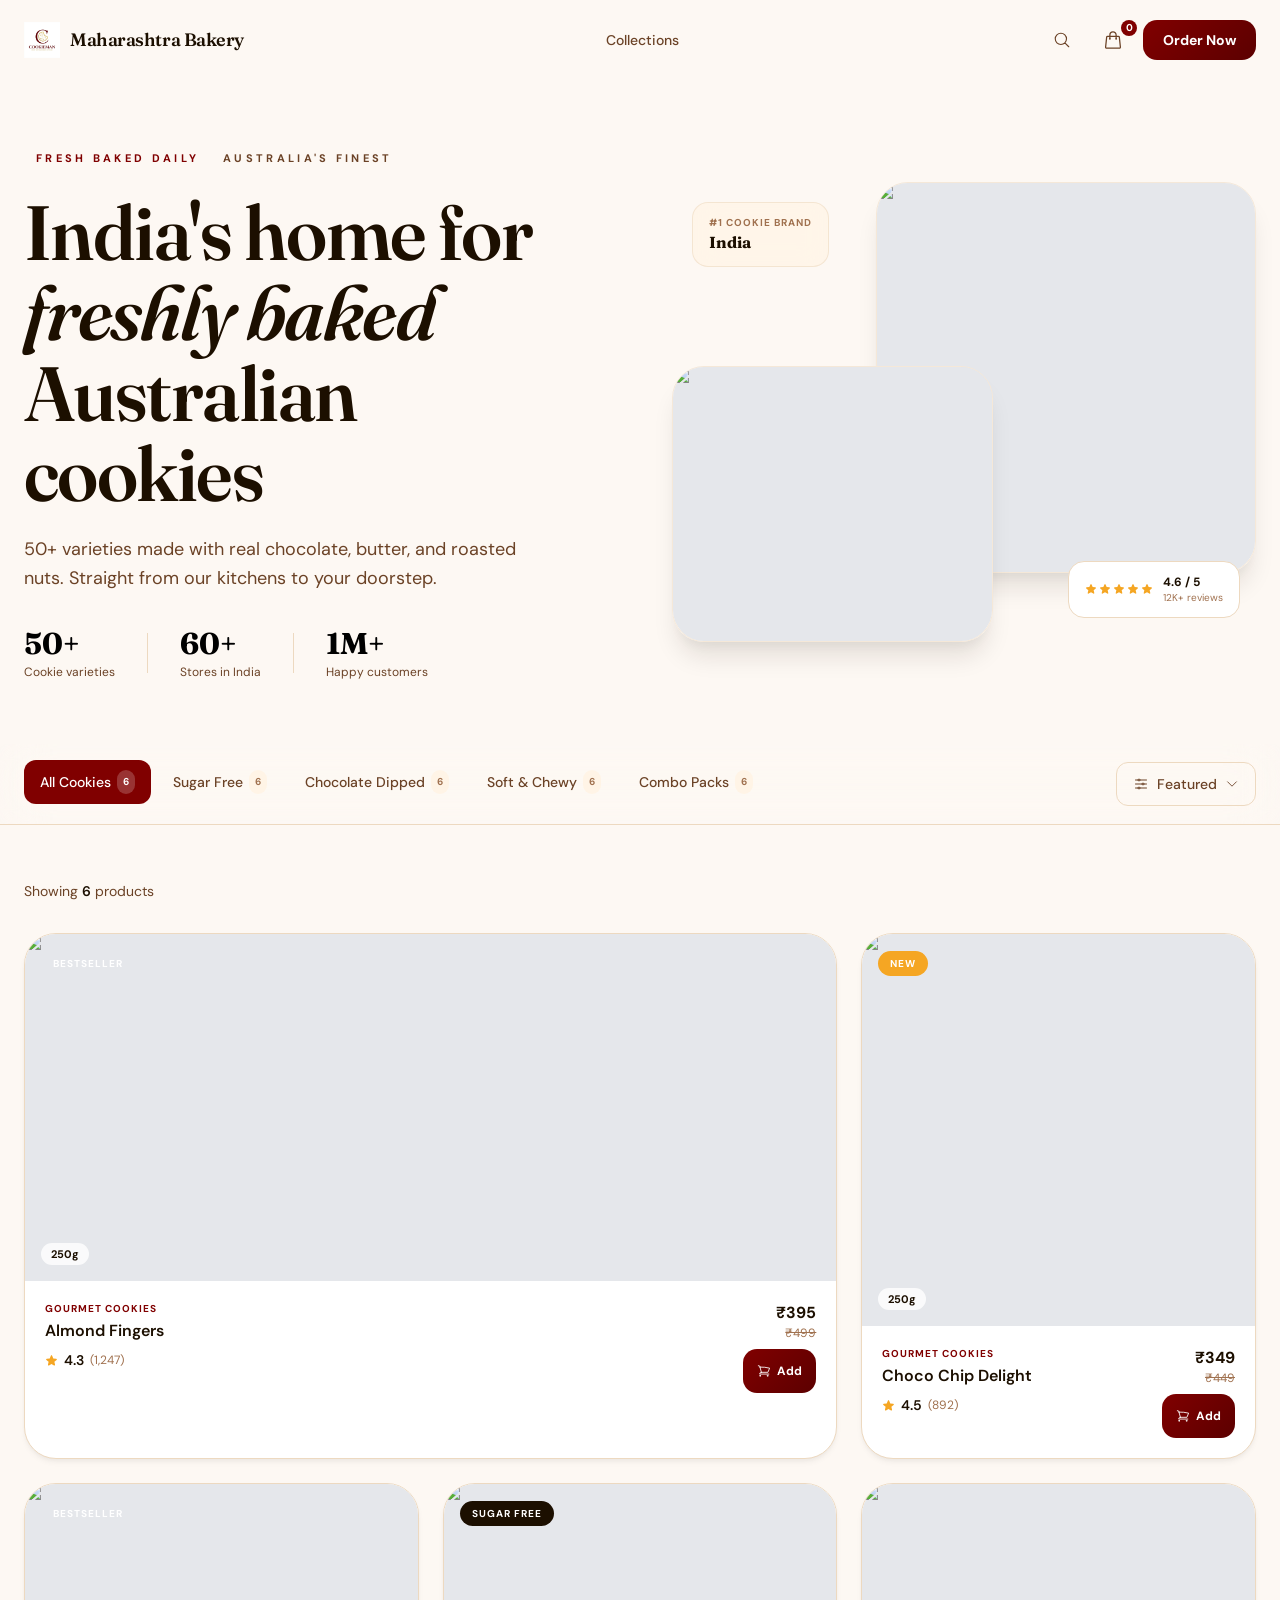
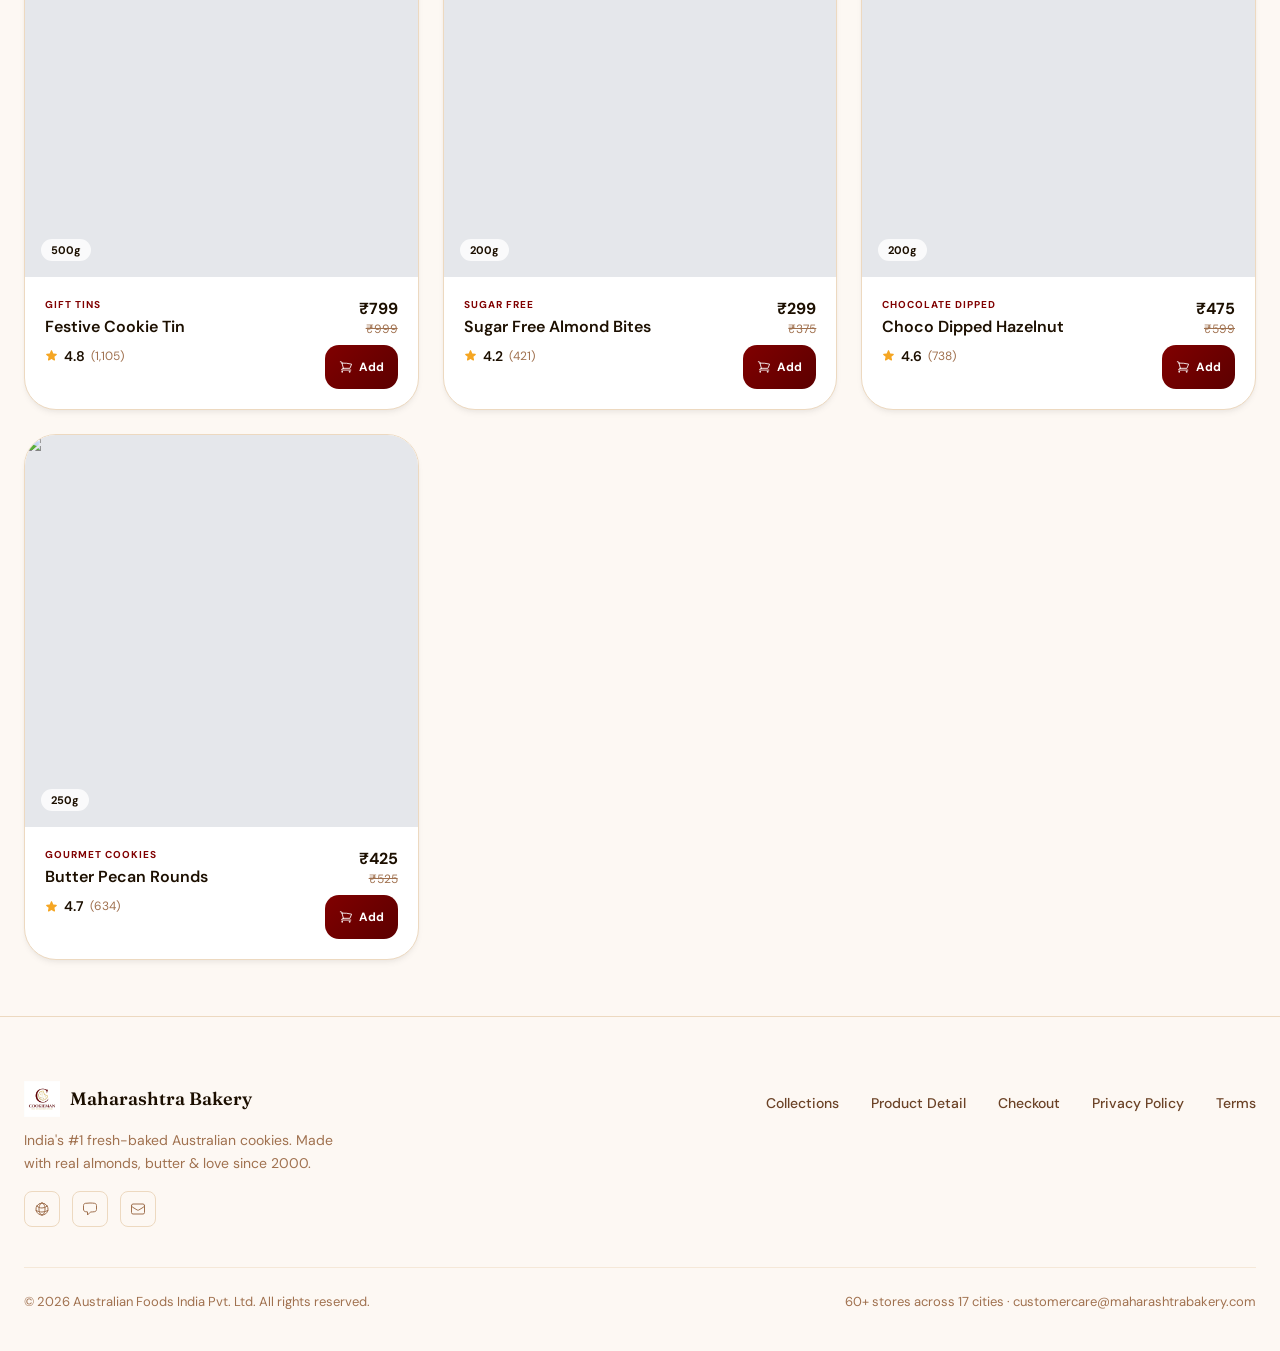
==== index.html @ 15bdf852 "Add files via upload" ====
<!doctype html>
<html lang="en">
  <head>
    <meta charset="utf-8" />
    <meta name="viewport" content="width=device-width, initial-scale=1" />
    <title>Gourmet Cookie Collections — Maharashtra Bakery</title>
    <meta
      name="description"
      content="Browse 50+ varieties of fresh-baked Australian cookies. Gourmet, sugar-free, combos &amp; more. Order online with fast delivery across India."
    />
    <meta
      property="og:title"
      content="Maharashtra Bakery — Premium Artisan Cookies"
    />
    <meta
      property="og:description"
      content="Fresh-baked Australian cookies, 50+ varieties. Real ingredients, delivered to your door."
    />
    <meta property="og:image" content="assets/images/logo.png" />
    <meta property="og:image:width" content="1200" />
    <meta property="og:image:height" content="630" />
    <meta name="twitter:card" content="summary_large_image" />
    <meta
      name="twitter:title"
      content="Maharashtra Bakery — Premium Artisan Cookies"
    />
    <meta
      name="twitter:description"
      content="Fresh-baked Australian cookies, 50+ varieties. Real ingredients, delivered to your door."
    />
    <meta name="twitter:image" content="assets/images/logo.png" />
    <meta name="twitter:image:width" content="1200" />
    <meta name="twitter:image:height" content="630" />
    
    <link href="https://fonts.googleapis.com/css2?family=Fraunces:ital,opsz,wght@0,9..144,300;0,9..144,400;0,9..144,600;0,9..144,700;1,9..144,400;1,9..144,600&family=DM+Sans:ital,opsz,wght@0,9..40,300;0,9..40,400;0,9..40,500;0,9..40,600;0,9..40,700;1,9..40,400&display=swap" rel="stylesheet">
    <link rel="stylesheet" href="style.css">
  </head>
  <body>
    <div class="min-h-screen bg-brand-bg">
      <header
        class="fixed top-0 left-0 right-0 z-50 transition-all duration-500 py-2 bg-transparent"
      >
        <div
          class="max-w-7xl mx-auto px-4 sm:px-6 h-16 flex items-center justify-between gap-4"
        >
          <a
            class="flex items-center gap-2.5 flex-shrink-0 group"
            href="index.html"
          >
            <div
              class="flex items-center transition-transform group-hover:scale-105"
            >
              <img
                alt="Logo"
                width="36"
                height="36"
                class="flex-shrink-0 bg-gray-200"
                style="color: transparent"
                src="assets/images/logo.png"
              />
            </div>
            <span
              class="font-display font-semibold text-lg text-brand-foreground tracking-tight hidden sm:block"
              >Maharashtra Bakery</span
            >
          </a>
          <nav class="hidden lg:flex items-center gap-1">
            <a
              class="px-4 py-2 text-sm font-medium text-brand-muted hover:text-primary transition-colors rounded-lg hover:bg-brand-surface"
              href="collections.html" >Collections</a
            >
            
          </nav>
          <div class="flex items-center gap-2">
            <button
              class="hidden sm:flex items-center gap-1.5 px-3 py-2 text-sm font-medium text-brand-muted hover:text-primary transition-colors rounded-lg hover:bg-brand-surface"
              aria-label="Search"
            >
              <svg
                xmlns="http://www.w3.org/2000/svg"
                fill="none"
                viewBox="0 0 24 24"
                stroke-width="1.5"
                stroke="currentColor"
                aria-hidden="true"
                width="18"
                height="18"
                class=" "
              >
                <path
                  stroke-linecap="round"
                  stroke-linejoin="round"
                  d="m21 21-5.197-5.197m0 0A7.5 7.5 0 1 0 5.196 5.196a7.5 7.5 0 0 0 10.607 10.607Z"
                ></path>
              </svg>
            </button>
            <a
              class="relative flex items-center gap-1.5 px-3 py-2 text-sm font-medium text-brand-muted hover:text-primary transition-colors rounded-lg hover:bg-brand-surface"
              aria-label="Cart with 2 items"
              href="checkout.html"
            >
              <svg
                xmlns="http://www.w3.org/2000/svg"
                fill="none"
                viewBox="0 0 24 24"
                stroke-width="1.5"
                stroke="currentColor"
                aria-hidden="true"
                width="20"
                height="20"
                class=" "
              >
                <path
                  stroke-linecap="round"
                  stroke-linejoin="round"
                  d="M15.75 10.5V6a3.75 3.75 0 1 0-7.5 0v4.5m11.356-1.993 1.263 12c.07.665-.45 1.243-1.119 1.243H4.25a1.125 1.125 0 0 1-1.12-1.243l1.264-12A1.125 1.125 0 0 1 5.513 7.5h12.974c.576 0 1.059.435 1.119 1.007ZM8.625 10.5a.375.375 0 1 1-.75 0 .375.375 0 0 1 .75 0Zm7.5 0a.375.375 0 1 1-.75 0 .375.375 0 0 1 .75 0Z"
                ></path>
              </svg>
              <span
                class="absolute -top-0.5 -right-0.5 w-4 h-4 bg-primary text-white text-[10px] font-bold rounded-full flex items-center justify-center"
                >2</span
              >
            </a>
            <a
              class="hidden sm:flex btn-primary items-center gap-1.5 px-5 py-2.5 text-sm font-bold rounded-xl text-white"
              href="checkout.html"
              >Order Now</a
            >
            <button
              class="lg:hidden flex items-center justify-center w-10 h-10 rounded-lg hover:bg-brand-surface transition-colors"
              aria-label="Open menu"
              aria-expanded="false"
            >
              <svg
                xmlns="http://www.w3.org/2000/svg"
                fill="none"
                viewBox="0 0 24 24"
                stroke-width="1.5"
                stroke="currentColor"
                aria-hidden="true"
                width="22"
                height="22"
                class="text-brand-foreground"
              >
                <path
                  stroke-linecap="round"
                  stroke-linejoin="round"
                  d="M3.75 6.75h16.5M3.75 12h16.5m-16.5 5.25h16.5"
                ></path>
              </svg>
            </button>
          </div>
        </div>
      </header>
      <div
        class="backdrop fixed inset-0 z-40 bg-brand-dark/40 backdrop-blur-sm lg:hidden"
      ></div>
      <div
        class="mobile-menu fixed top-0 right-0 bottom-0 w-72 z-50 bg-brand-bg shadow-float lg:hidden flex flex-col"
      >
        <div
          class="flex items-center justify-between p-5 border-b border-brand-border"
        >
          <div class="flex items-center gap-2">
            <div class="flex items-center">
              <img
                alt="Logo"
                width="32"
                height="32"
                class="flex-shrink-0 bg-gray-200"
                style="color: transparent"
                src="assets/images/logo.png"
              />
            </div>
            <span
              class="font-display font-semibold text-base text-brand-foreground"
              >Maharashtra Bakery</span
            >
          </div>
          <button
            class="w-9 h-9 flex items-center justify-center rounded-lg hover:bg-brand-surface transition-colors"
            aria-label="Close menu"
          >
            <svg
              xmlns="http://www.w3.org/2000/svg"
              fill="none"
              viewBox="0 0 24 24"
              stroke-width="1.5"
              stroke="currentColor"
              aria-hidden="true"
              width="20"
              height="20"
              class="text-brand-muted"
            >
              <path
                stroke-linecap="round"
                stroke-linejoin="round"
                d="M6 18 18 6M6 6l12 12"
              ></path>
            </svg>
          </button>
        </div>
        <nav class="flex-1 p-5 space-y-1">
          <a
            class="flex items-center gap-3 px-4 py-3.5 text-base font-medium text-brand-muted hover:text-primary hover:bg-brand-surface rounded-xl transition-colors min-h-[44px]"
            href="collections.html" >Collections</a
          >
          
        </nav>
        <div class="p-5 border-t border-brand-border space-y-3">
          <a
            class="btn-primary flex items-center justify-center gap-2 w-full py-3.5 text-sm font-bold rounded-xl text-white"
            href="checkout.html"
          >
            <svg
              xmlns="http://www.w3.org/2000/svg"
              fill="none"
              viewBox="0 0 24 24"
              stroke-width="1.5"
              stroke="currentColor"
              aria-hidden="true"
              width="18"
              height="18"
              class=" "
            >
              <path
                stroke-linecap="round"
                stroke-linejoin="round"
                d="M15.75 10.5V6a3.75 3.75 0 1 0-7.5 0v4.5m11.356-1.993 1.263 12c.07.665-.45 1.243-1.119 1.243H4.25a1.125 1.125 0 0 1-1.12-1.243l1.264-12A1.125 1.125 0 0 1 5.513 7.5h12.974c.576 0 1.059.435 1.119 1.007ZM8.625 10.5a.375.375 0 1 1-.75 0 .375.375 0 0 1 .75 0Zm7.5 0a.375.375 0 1 1-.75 0 .375.375 0 0 1 .75 0Z"
              ></path></svg
            >View Cart (2)</a
          >
        </div>
      </div>
      <main>
        <section class="pt-20 pb-0 relative overflow-hidden">
          <div
            class="absolute top-0 right-0 w-[600px] h-[600px] bg-accent/8 rounded-full blur-[120px] -z-10 pointer-events-none"
          ></div>
          <div
            class="absolute bottom-0 left-0 w-[400px] h-[400px] bg-primary/6 rounded-full blur-[100px] -z-10 pointer-events-none"
          ></div>
          <div class="max-w-7xl mx-auto px-4 sm:px-6 py-12 sm:py-16">
            <div class="grid lg:grid-cols-12 gap-10 lg:gap-16 items-center">
              <div class="lg:col-span-6 space-y-8">
                <div class="space-y-5 reveal-hidden">
                  <div class="flex items-center gap-3">
                    <span
                      class="text-[11px] font-bold uppercase tracking-[0.3em] text-primary bg-primary/8 px-3 py-1.5 rounded-full"
                      >Fresh Baked Daily</span
                    >
                    <span
                      class="text-[11px] font-bold uppercase tracking-[0.3em] text-brand-muted"
                      >Australia&#x27;s Finest</span
                    >
                  </div>
                  <h1
                    class="font-display font-semibold text-brand-foreground leading-tight"
                    style="
                      font-size: clamp(2.4rem, 6vw, 5rem);
                      line-height: 1.05;
                      letter-spacing: -0.02em;
                    "
                  >
                    India&#x27;s home for<span
                      class="block italic text-gradient"
                    >
                      freshly baked</span
                    >
                    <span class="block">Australian cookies</span>
                  </h1>
                  <p class="text-lg text-brand-muted leading-relaxed max-w-lg">
                    50+ varieties made with real chocolate, butter, and roasted
                    nuts. Straight from our kitchens to your doorstep.
                  </p>
                </div>
                <div class="flex items-center gap-6 sm:gap-8 reveal-hidden">
                  <div>
                    <p
                      class="font-display text-2xl sm:text-3xl font-bold text-gradient"
                    >
                      50+
                    </p>
                    <p class="text-xs text-brand-muted mt-0.5">
                      Cookie varieties
                    </p>
                  </div>
                  <div class="w-px h-10 bg-brand-border"></div>
                  <div>
                    <p
                      class="font-display text-2xl sm:text-3xl font-bold text-gradient"
                    >
                      60+
                    </p>
                    <p class="text-xs text-brand-muted mt-0.5">
                      Stores in India
                    </p>
                  </div>
                  <div class="w-px h-10 bg-brand-border"></div>
                  <div>
                    <p
                      class="font-display text-2xl sm:text-3xl font-bold text-gradient"
                    >
                      1M+
                    </p>
                    <p class="text-xs text-brand-muted mt-0.5">
                      Happy customers
                    </p>
                  </div>
                </div>
                
              </div>
              <div
                class="lg:col-span-6 relative h-[400px] sm:h-[460px] reveal-hidden"
              >
                <div
                  class="absolute top-0 right-0 w-[65%] h-[85%] rounded-4xl overflow-hidden shadow-float border border-brand-border-light z-10"
                >
                  <div class="relative" style="width: 100%; height: 100%">
                    <img
                      alt="Assorted premium cookies arranged on warm linen cloth, overhead view, golden natural light, artisan bakery setting"
                      class="object-cover bg-gray-200"
                      style="
                        position: absolute;
                        height: 100%;
                        width: 100%;
                        left: 0;
                        top: 0;
                        right: 0;
                        bottom: 0;
                        object-fit: cover;
                        color: transparent;
                      "
                      src="https://images.unsplash.com/photo-1618731023786-7bc4e55daa12"
                    />
                  </div>
                  <div
                    class="absolute inset-0 bg-gradient-to-t from-brand-dark/20 to-transparent"
                  ></div>
                </div>
                <div
                  class="absolute bottom-0 left-0 w-[55%] h-[60%] rounded-4xl overflow-hidden shadow-float border border-brand-border-light z-20"
                >
                  <div class="relative" style="width: 100%; height: 100%">
                    <img
                      alt="Chocolate chip cookies with real chocolate chunks, rustic wooden board, warm amber bakery atmosphere"
                      class="object-cover bg-gray-200"
                      style="
                        position: absolute;
                        height: 100%;
                        width: 100%;
                        left: 0;
                        top: 0;
                        right: 0;
                        bottom: 0;
                        object-fit: cover;
                        color: transparent;
                      "
                      src="https://images.unsplash.com/photo-1672811760064-706659036fe6"
                    />
                  </div>
                  <div
                    class="absolute inset-0 bg-gradient-to-t from-brand-dark/20 to-transparent"
                  ></div>
                </div>
                <div
                  class="absolute top-5 left-5 z-30 glass rounded-2xl px-4 py-3 shadow-warm-md animate-float"
                >
                  <p
                    class="text-[10px] font-bold uppercase tracking-widest text-brand-subtle"
                  >
                    #1 Cookie Brand
                  </p>
                  <p
                    class="text-base font-bold text-brand-foreground font-display"
                  >
                    India
                  </p>
                </div>
                <div
                  class="absolute bottom-6 right-4 z-30 bg-white rounded-2xl px-4 py-3 shadow-warm-md flex items-center gap-2.5 border border-brand-border"
                >
                  <div class="flex items-center gap-0.5">
                    <svg
                      xmlns="http://www.w3.org/2000/svg"
                      viewBox="0 0 24 24"
                      fill="currentColor"
                      aria-hidden="true"
                      width="12"
                      height="12"
                      class="text-accent"
                    >
                      <path
                        fill-rule="evenodd"
                        d="M10.788 3.21c.448-1.077 1.976-1.077 2.424 0l2.082 5.006 5.404.434c1.164.093 1.636 1.545.749 2.305l-4.117 3.527 1.257 5.273c.271 1.136-.964 2.033-1.96 1.425L12 18.354 7.373 21.18c-.996.608-2.231-.29-1.96-1.425l1.257-5.273-4.117-3.527c-.887-.76-.415-2.212.749-2.305l5.404-.434 2.082-5.005Z"
                        clip-rule="evenodd"
                      ></path>
                    </svg>
                    <svg
                      xmlns="http://www.w3.org/2000/svg"
                      viewBox="0 0 24 24"
                      fill="currentColor"
                      aria-hidden="true"
                      width="12"
                      height="12"
                      class="text-accent"
                    >
                      <path
                        fill-rule="evenodd"
                        d="M10.788 3.21c.448-1.077 1.976-1.077 2.424 0l2.082 5.006 5.404.434c1.164.093 1.636 1.545.749 2.305l-4.117 3.527 1.257 5.273c.271 1.136-.964 2.033-1.96 1.425L12 18.354 7.373 21.18c-.996.608-2.231-.29-1.96-1.425l1.257-5.273-4.117-3.527c-.887-.76-.415-2.212.749-2.305l5.404-.434 2.082-5.005Z"
                        clip-rule="evenodd"
                      ></path>
                    </svg>
                    <svg
                      xmlns="http://www.w3.org/2000/svg"
                      viewBox="0 0 24 24"
                      fill="currentColor"
                      aria-hidden="true"
                      width="12"
                      height="12"
                      class="text-accent"
                    >
                      <path
                        fill-rule="evenodd"
                        d="M10.788 3.21c.448-1.077 1.976-1.077 2.424 0l2.082 5.006 5.404.434c1.164.093 1.636 1.545.749 2.305l-4.117 3.527 1.257 5.273c.271 1.136-.964 2.033-1.96 1.425L12 18.354 7.373 21.18c-.996.608-2.231-.29-1.96-1.425l1.257-5.273-4.117-3.527c-.887-.76-.415-2.212.749-2.305l5.404-.434 2.082-5.005Z"
                        clip-rule="evenodd"
                      ></path>
                    </svg>
                    <svg
                      xmlns="http://www.w3.org/2000/svg"
                      viewBox="0 0 24 24"
                      fill="currentColor"
                      aria-hidden="true"
                      width="12"
                      height="12"
                      class="text-accent"
                    >
                      <path
                        fill-rule="evenodd"
                        d="M10.788 3.21c.448-1.077 1.976-1.077 2.424 0l2.082 5.006 5.404.434c1.164.093 1.636 1.545.749 2.305l-4.117 3.527 1.257 5.273c.271 1.136-.964 2.033-1.96 1.425L12 18.354 7.373 21.18c-.996.608-2.231-.29-1.96-1.425l1.257-5.273-4.117-3.527c-.887-.76-.415-2.212.749-2.305l5.404-.434 2.082-5.005Z"
                        clip-rule="evenodd"
                      ></path>
                    </svg>
                    <svg
                      xmlns="http://www.w3.org/2000/svg"
                      viewBox="0 0 24 24"
                      fill="currentColor"
                      aria-hidden="true"
                      width="12"
                      height="12"
                      class="text-accent"
                    >
                      <path
                        fill-rule="evenodd"
                        d="M10.788 3.21c.448-1.077 1.976-1.077 2.424 0l2.082 5.006 5.404.434c1.164.093 1.636 1.545.749 2.305l-4.117 3.527 1.257 5.273c.271 1.136-.964 2.033-1.96 1.425L12 18.354 7.373 21.18c-.996.608-2.231-.29-1.96-1.425l1.257-5.273-4.117-3.527c-.887-.76-.415-2.212.749-2.305l5.404-.434 2.082-5.005Z"
                        clip-rule="evenodd"
                      ></path>
                    </svg>
                  </div>
                  <div>
                    <p class="text-xs font-bold text-brand-foreground">
                      4.6 / 5
                    </p>
                    <p class="text-[10px] text-brand-subtle">12K+ reviews</p>
                  </div>
                </div>
              </div>
            </div>
          </div>
        </section>
        <div
          class="sticky top-16 z-30 bg-brand-bg/95 backdrop-blur-xl border-b border-brand-border"
        >
          <div class="max-w-7xl mx-auto px-4 sm:px-6 py-4">
            <div class="flex items-center gap-4">
              <div
                class="flex-1 flex items-center gap-1.5 overflow-x-auto pb-1 scrollbar-hide"
              >
                <button
                  class="flex-shrink-0 flex items-center gap-1.5 px-4 py-2.5 rounded-xl text-sm font-medium transition-all min-h-[44px] bg-primary text-white shadow-warm-sm"
                >
                  All Cookies<span
                    class="text-[10px] font-bold px-1.5 py-0.5 rounded-full bg-white/20 text-white"
                    >6</span
                  >
                </button>
                
                <button
                  class="flex-shrink-0 flex items-center gap-1.5 px-4 py-2.5 rounded-xl text-sm font-medium transition-all min-h-[44px] text-brand-muted hover:text-primary hover:bg-brand-surface"
                >
                  Sugar Free<span
                    class="text-[10px] font-bold px-1.5 py-0.5 rounded-full bg-brand-surface text-brand-subtle"
                    >6  </span
                  >
                </button>
                <button
                  class="flex-shrink-0 flex items-center gap-1.5 px-4 py-2.5 rounded-xl text-sm font-medium transition-all min-h-[44px] text-brand-muted hover:text-primary hover:bg-brand-surface"
                >
                  Chocolate Dipped<span
                    class="text-[10px] font-bold px-1.5 py-0.5 rounded-full bg-brand-surface text-brand-subtle"
                    >6</span
                  >
                </button>
                <button
                  class="flex-shrink-0 flex items-center gap-1.5 px-4 py-2.5 rounded-xl text-sm font-medium transition-all min-h-[44px] text-brand-muted hover:text-primary hover:bg-brand-surface"
                >
                  Soft &amp; Chewy<span
                    class="text-[10px] font-bold px-1.5 py-0.5 rounded-full bg-brand-surface text-brand-subtle"
                    >6</span
                  >
                </button>
                <button
                  class="flex-shrink-0 flex items-center gap-1.5 px-4 py-2.5 rounded-xl text-sm font-medium transition-all min-h-[44px] text-brand-muted hover:text-primary hover:bg-brand-surface"
                >
                  Combo Packs<span
                    class="text-[10px] font-bold px-1.5 py-0.5 rounded-full bg-brand-surface text-brand-subtle"
                    >6  </span
                  >
                </button>
              </div>
              <div class="relative flex-shrink-0">
                <button
                  class="flex items-center gap-2 px-4 py-2.5 rounded-xl border border-brand-border text-sm font-medium text-brand-muted hover:border-primary hover:text-primary transition-colors min-h-[44px]"
                  aria-expanded="false"
                  aria-haspopup="listbox"
                >
                  <svg
                    xmlns="http://www.w3.org/2000/svg"
                    fill="none"
                    viewBox="0 0 24 24"
                    stroke-width="1.5"
                    stroke="currentColor"
                    aria-hidden="true"
                    width="16"
                    height="16"
                    class=" "
                  >
                    <path
                      stroke-linecap="round"
                      stroke-linejoin="round"
                      d="M10.5 6h9.75M10.5 6a1.5 1.5 0 1 1-3 0m3 0a1.5 1.5 0 1 0-3 0M3.75 6H7.5m3 12h9.75m-9.75 0a1.5 1.5 0 0 1-3 0m3 0a1.5 1.5 0 0 0-3 0m-3.75 0H7.5m9-6h3.75m-3.75 0a1.5 1.5 0 0 1-3 0m3 0a1.5 1.5 0 0 0-3 0m-9.75 0h9.75"
                    ></path>
                  </svg>
                  <span class="hidden sm:inline">Featured</span>
                  <svg
                    xmlns="http://www.w3.org/2000/svg"
                    fill="none"
                    viewBox="0 0 24 24"
                    stroke-width="1.5"
                    stroke="currentColor"
                    aria-hidden="true"
                    width="14"
                    height="14"
                    class="transition-transform"
                  >
                    <path
                      stroke-linecap="round"
                      stroke-linejoin="round"
                      d="m19.5 8.25-7.5 7.5-7.5-7.5"
                    ></path>
                  </svg>
                </button>
              </div>
            </div>
          </div>
        </div>
        <section class="py-10 sm:py-14">
          <div class="max-w-7xl mx-auto px-4 sm:px-6">
            <div class="flex items-center justify-between mb-8 reveal-hidden">
              <p class="text-sm text-brand-muted">
                Showing
                <span class="font-semibold text-brand-foreground">6</span>
                products
              </p>
            </div>
            <div
              class="grid grid-cols-1 sm:grid-cols-2 lg:grid-cols-3 gap-5 sm:gap-6"
            >
              <div
                class="collection-card reveal-hidden bg-white rounded-4xl overflow-hidden border border-brand-border shadow-card group sm:col-span-2 lg:col-span-2"
                style="transition-delay: 0ms"
                data-product='{"id":"almond-fingers","name":"Almond Fingers","price":395,"quantity":1,"image":"https://images.unsplash.com/photo-1590154239531-b9398b12dac0","weight":"250g"}'
              >
                <div
                  class="relative product-img-wrap bg-brand-surface aspect-[16/7] sm:aspect-[21/9]"
                >
                  <div class="relative" style="width: 100%; height: 100%">
                    <img
                      alt="Almond finger cookies with toasted almond flakes on warm cream linen, overhead shot"
                      loading="lazy"
                      class="object-cover bg-gray-200"
                      style="
                        position: absolute;
                        height: 100%;
                        width: 100%;
                        left: 0;
                        top: 0;
                        right: 0;
                        bottom: 0;
                        object-fit: cover;
                        color: transparent;
                      "
                      src="https://images.unsplash.com/photo-1590154239531-b9398b12dac0"
                    />
                  </div>
                  <div
                    class="absolute inset-0 bg-gradient-to-t from-brand-dark/30 via-transparent to-transparent"
                  ></div>
                  <div class="absolute top-4 left-4">
                    <span
                      class="text-[10px] font-bold uppercase tracking-widest px-3 py-1.5 rounded-full bg-gradient-badge text-white"
                      >Bestseller</span
                    >
                  </div>
                  <button
                    class="absolute top-4 right-4 w-9 h-9 glass rounded-full flex items-center justify-center transition-all opacity-0 group-hover:opacity-100"
                    aria-label="Add to wishlist"
                  >
                    <svg
                      xmlns="http://www.w3.org/2000/svg"
                      fill="none"
                      viewBox="0 0 24 24"
                      stroke-width="1.5"
                      stroke="currentColor"
                      aria-hidden="true"
                      width="15"
                      height="15"
                      class="text-brand-muted"
                    >
                      <path
                        stroke-linecap="round"
                        stroke-linejoin="round"
                        d="M21 8.25c0-2.485-2.099-4.5-4.688-4.5-1.935 0-3.597 1.126-4.312 2.733-.715-1.607-2.377-2.733-4.313-2.733C5.1 3.75 3 5.765 3 8.25c0 7.22 9 12 9 12s9-4.78 9-12Z"
                      ></path>
                    </svg>
                  </button>
                  <div class="absolute bottom-4 left-4">
                    <span
                      class="text-[11px] font-bold bg-white/80 backdrop-blur-sm text-brand-foreground px-2.5 py-1 rounded-full"
                      >250g</span
                    >
                  </div>
                </div>
                <div class="p-5">
                  <div class="flex items-start justify-between gap-3">
                    <div class="flex-1 min-w-0">
                      <p
                        class="text-[10px] font-bold uppercase tracking-widest text-primary mb-1"
                      >
                        Gourmet Cookies
                      </p>
                      <h2
                        class="text-base font-semibold text-brand-foreground leading-snug mb-2"
                      >
                        Almond Fingers
                      </h2>
                      <div class="flex items-center gap-1.5">
                        <svg
                          xmlns="http://www.w3.org/2000/svg"
                          viewBox="0 0 24 24"
                          fill="currentColor"
                          aria-hidden="true"
                          width="13"
                          height="13"
                          class="text-accent"
                        >
                          <path
                            fill-rule="evenodd"
                            d="M10.788 3.21c.448-1.077 1.976-1.077 2.424 0l2.082 5.006 5.404.434c1.164.093 1.636 1.545.749 2.305l-4.117 3.527 1.257 5.273c.271 1.136-.964 2.033-1.96 1.425L12 18.354 7.373 21.18c-.996.608-2.231-.29-1.96-1.425l1.257-5.273-4.117-3.527c-.887-.76-.415-2.212.749-2.305l5.404-.434 2.082-5.005Z"
                            clip-rule="evenodd"
                          ></path>
                        </svg>
                        <span
                          class="text-sm font-semibold text-brand-foreground"
                          >4.3</span
                        >
                        <span class="text-xs text-brand-subtle">(1,247)</span>
                      </div>
                    </div>
                    <div class="flex flex-col items-end gap-2">
                      <div class="text-right">
                        <p class="text-base font-bold text-brand-foreground">
                          ₹395
                        </p>
                        <p class="text-xs text-brand-subtle line-through">
                          ₹499
                        </p>
                      </div>
                      <button
                        class="flex items-center gap-1.5 px-3.5 py-2 rounded-xl text-xs font-bold transition-all min-h-[44px] btn-primary text-white"
                        aria-label="Add Almond Fingers to cart"
                      >
                        <svg
                          xmlns="http://www.w3.org/2000/svg"
                          fill="none"
                          viewBox="0 0 24 24"
                          stroke-width="1.5"
                          stroke="currentColor"
                          aria-hidden="true"
                          width="14"
                          height="14"
                          class=" "
                        >
                          <path
                            stroke-linecap="round"
                            stroke-linejoin="round"
                            d="M2.25 3h1.386c.51 0 .955.343 1.087.835l.383 1.437M7.5 14.25a3 3 0 0 0-3 3h15.75m-12.75-3h11.218c1.121-2.3 2.1-4.684 2.924-7.138a60.114 60.114 0 0 0-16.536-1.84M7.5 14.25 5.106 5.272M6 20.25a.75.75 0 1 1-1.5 0 .75.75 0 0 1 1.5 0Zm12.75 0a.75.75 0 1 1-1.5 0 .75.75 0 0 1 1.5 0Z"
                          ></path></svg
                        >Add
                      </button>
                    </div>
                  </div>
                </div>
              </div>
              <div
                class="collection-card reveal-hidden bg-white rounded-4xl overflow-hidden border border-brand-border shadow-card group"
                style="transition-delay: 60ms"
                data-product='{"id":"choco-chip-delight","name":"Choco Chip Delight","price":349,"quantity":1,"image":"https://images.unsplash.com/photo-1694459257405-0bcf15515710","weight":"250g"}'
              >
                <div
                  class="relative product-img-wrap bg-brand-surface aspect-[4/3] sm:aspect-square"
                >
                  <div class="relative" style="width: 100%; height: 100%">
                    <img
                      alt="Chocolate chip cookies with visible chocolate chunks on rustic wood surface, warm light"
                      loading="lazy"
                      class="object-cover bg-gray-200"
                      style="
                        position: absolute;
                        height: 100%;
                        width: 100%;
                        left: 0;
                        top: 0;
                        right: 0;
                        bottom: 0;
                        object-fit: cover;
                        color: transparent;
                      "
                      src="https://images.unsplash.com/photo-1694459257405-0bcf15515710"
                    />
                  </div>
                  <div
                    class="absolute inset-0 bg-gradient-to-t from-brand-dark/30 via-transparent to-transparent"
                  ></div>
                  <div class="absolute top-4 left-4">
                    <span
                      class="text-[10px] font-bold uppercase tracking-widest px-3 py-1.5 rounded-full bg-accent text-white"
                      >New</span
                    >
                  </div>
                  <button
                    class="absolute top-4 right-4 w-9 h-9 glass rounded-full flex items-center justify-center transition-all opacity-0 group-hover:opacity-100"
                    aria-label="Add to wishlist"
                  >
                    <svg
                      xmlns="http://www.w3.org/2000/svg"
                      fill="none"
                      viewBox="0 0 24 24"
                      stroke-width="1.5"
                      stroke="currentColor"
                      aria-hidden="true"
                      width="15"
                      height="15"
                      class="text-brand-muted"
                    >
                      <path
                        stroke-linecap="round"
                        stroke-linejoin="round"
                        d="M21 8.25c0-2.485-2.099-4.5-4.688-4.5-1.935 0-3.597 1.126-4.312 2.733-.715-1.607-2.377-2.733-4.313-2.733C5.1 3.75 3 5.765 3 8.25c0 7.22 9 12 9 12s9-4.78 9-12Z"
                      ></path>
                    </svg>
                  </button>
                  <div class="absolute bottom-4 left-4">
                    <span
                      class="text-[11px] font-bold bg-white/80 backdrop-blur-sm text-brand-foreground px-2.5 py-1 rounded-full"
                      >250g</span
                    >
                  </div>
                </div>
                <div class="p-5">
                  <div class="flex items-start justify-between gap-3">
                    <div class="flex-1 min-w-0">
                      <p
                        class="text-[10px] font-bold uppercase tracking-widest text-primary mb-1"
                      >
                        Gourmet Cookies
                      </p>
                      <h2
                        class="text-base font-semibold text-brand-foreground leading-snug mb-2"
                      >
                        Choco Chip Delight
                      </h2>
                      <div class="flex items-center gap-1.5">
                        <svg
                          xmlns="http://www.w3.org/2000/svg"
                          viewBox="0 0 24 24"
                          fill="currentColor"
                          aria-hidden="true"
                          width="13"
                          height="13"
                          class="text-accent"
                        >
                          <path
                            fill-rule="evenodd"
                            d="M10.788 3.21c.448-1.077 1.976-1.077 2.424 0l2.082 5.006 5.404.434c1.164.093 1.636 1.545.749 2.305l-4.117 3.527 1.257 5.273c.271 1.136-.964 2.033-1.96 1.425L12 18.354 7.373 21.18c-.996.608-2.231-.29-1.96-1.425l1.257-5.273-4.117-3.527c-.887-.76-.415-2.212.749-2.305l5.404-.434 2.082-5.005Z"
                            clip-rule="evenodd"
                          ></path>
                        </svg>
                        <span
                          class="text-sm font-semibold text-brand-foreground"
                          >4.5</span
                        >
                        <span class="text-xs text-brand-subtle">(892)</span>
                      </div>
                    </div>
                    <div class="flex flex-col items-end gap-2">
                      <div class="text-right">
                        <p class="text-base font-bold text-brand-foreground">
                          ₹349
                        </p>
                        <p class="text-xs text-brand-subtle line-through">
                          ₹449
                        </p>
                      </div>
                      <button
                        class="flex items-center gap-1.5 px-3.5 py-2 rounded-xl text-xs font-bold transition-all min-h-[44px] btn-primary text-white"
                        aria-label="Add Choco Chip Delight to cart"
                      >
                        <svg
                          xmlns="http://www.w3.org/2000/svg"
                          fill="none"
                          viewBox="0 0 24 24"
                          stroke-width="1.5"
                          stroke="currentColor"
                          aria-hidden="true"
                          width="14"
                          height="14"
                          class=" "
                        >
                          <path
                            stroke-linecap="round"
                            stroke-linejoin="round"
                            d="M2.25 3h1.386c.51 0 .955.343 1.087.835l.383 1.437M7.5 14.25a3 3 0 0 0-3 3h15.75m-12.75-3h11.218c1.121-2.3 2.1-4.684 2.924-7.138a60.114 60.114 0 0 0-16.536-1.84M7.5 14.25 5.106 5.272M6 20.25a.75.75 0 1 1-1.5 0 .75.75 0 0 1 1.5 0Zm12.75 0a.75.75 0 1 1-1.5 0 .75.75 0 0 1 1.5 0Z"
                          ></path></svg
                        >Add
                      </button>
                    </div>
                  </div>
                </div>
              </div>
              <div
                class="collection-card reveal-hidden bg-white rounded-4xl overflow-hidden border border-brand-border shadow-card group"
                style="transition-delay: 120ms"
                data-product='{"id":"festive-cookie-tin","name":"Festive Cookie Tin","price":799,"quantity":1,"image":"https://images.unsplash.com/photo-1681810890895-fc6c372685a5","weight":"500g"}'
              >
                <div
                  class="relative product-img-wrap bg-brand-surface aspect-[4/3] sm:aspect-square"
                >
                  <div class="relative" style="width: 100%; height: 100%">
                    <img
                      alt="Premium cookie gift tin with gold lid on cream fabric, elegant festive presentation"
                      loading="lazy"
                      class="object-cover bg-gray-200"
                      style="
                        position: absolute;
                        height: 100%;
                        width: 100%;
                        left: 0;
                        top: 0;
                        right: 0;
                        bottom: 0;
                        object-fit: cover;
                        color: transparent;
                      "
                      src="https://images.unsplash.com/photo-1681810890895-fc6c372685a5"
                    />
                  </div>
                  <div
                    class="absolute inset-0 bg-gradient-to-t from-brand-dark/30 via-transparent to-transparent"
                  ></div>
                  <div class="absolute top-4 left-4">
                    <span
                      class="text-[10px] font-bold uppercase tracking-widest px-3 py-1.5 rounded-full bg-gradient-badge text-white"
                      >Bestseller</span
                    >
                  </div>
                  <button
                    class="absolute top-4 right-4 w-9 h-9 glass rounded-full flex items-center justify-center transition-all opacity-0 group-hover:opacity-100"
                    aria-label="Add to wishlist"
                  >
                    <svg
                      xmlns="http://www.w3.org/2000/svg"
                      fill="none"
                      viewBox="0 0 24 24"
                      stroke-width="1.5"
                      stroke="currentColor"
                      aria-hidden="true"
                      width="15"
                      height="15"
                      class="text-brand-muted"
                    >
                      <path
                        stroke-linecap="round"
                        stroke-linejoin="round"
                        d="M21 8.25c0-2.485-2.099-4.5-4.688-4.5-1.935 0-3.597 1.126-4.312 2.733-.715-1.607-2.377-2.733-4.313-2.733C5.1 3.75 3 5.765 3 8.25c0 7.22 9 12 9 12s9-4.78 9-12Z"
                      ></path>
                    </svg>
                  </button>
                  <div class="absolute bottom-4 left-4">
                    <span
                      class="text-[11px] font-bold bg-white/80 backdrop-blur-sm text-brand-foreground px-2.5 py-1 rounded-full"
                      >500g</span
                    >
                  </div>
                </div>
                <div class="p-5">
                  <div class="flex items-start justify-between gap-3">
                    <div class="flex-1 min-w-0">
                      <p
                        class="text-[10px] font-bold uppercase tracking-widest text-primary mb-1"
                      >
                        Gift Tins
                      </p>
                      <h2
                        class="text-base font-semibold text-brand-foreground leading-snug mb-2"
                      >
                        Festive Cookie Tin
                      </h2>
                      <div class="flex items-center gap-1.5">
                        <svg
                          xmlns="http://www.w3.org/2000/svg"
                          viewBox="0 0 24 24"
                          fill="currentColor"
                          aria-hidden="true"
                          width="13"
                          height="13"
                          class="text-accent"
                        >
                          <path
                            fill-rule="evenodd"
                            d="M10.788 3.21c.448-1.077 1.976-1.077 2.424 0l2.082 5.006 5.404.434c1.164.093 1.636 1.545.749 2.305l-4.117 3.527 1.257 5.273c.271 1.136-.964 2.033-1.96 1.425L12 18.354 7.373 21.18c-.996.608-2.231-.29-1.96-1.425l1.257-5.273-4.117-3.527c-.887-.76-.415-2.212.749-2.305l5.404-.434 2.082-5.005Z"
                            clip-rule="evenodd"
                          ></path>
                        </svg>
                        <span
                          class="text-sm font-semibold text-brand-foreground"
                          >4.8</span
                        >
                        <span class="text-xs text-brand-subtle">(1,105)</span>
                      </div>
                    </div>
                    <div class="flex flex-col items-end gap-2">
                      <div class="text-right">
                        <p class="text-base font-bold text-brand-foreground">
                          ₹799
                        </p>
                        <p class="text-xs text-brand-subtle line-through">
                          ₹999
                        </p>
                      </div>
                      <button
                        class="flex items-center gap-1.5 px-3.5 py-2 rounded-xl text-xs font-bold transition-all min-h-[44px] btn-primary text-white"
                        aria-label="Add Festive Cookie Tin to cart"
                      >
                        <svg
                          xmlns="http://www.w3.org/2000/svg"
                          fill="none"
                          viewBox="0 0 24 24"
                          stroke-width="1.5"
                          stroke="currentColor"
                          aria-hidden="true"
                          width="14"
                          height="14"
                          class=" "
                        >
                          <path
                            stroke-linecap="round"
                            stroke-linejoin="round"
                            d="M2.25 3h1.386c.51 0 .955.343 1.087.835l.383 1.437M7.5 14.25a3 3 0 0 0-3 3h15.75m-12.75-3h11.218c1.121-2.3 2.1-4.684 2.924-7.138a60.114 60.114 0 0 0-16.536-1.84M7.5 14.25 5.106 5.272M6 20.25a.75.75 0 1 1-1.5 0 .75.75 0 0 1 1.5 0Zm12.75 0a.75.75 0 1 1-1.5 0 .75.75 0 0 1 1.5 0Z"
                          ></path></svg
                        >Add
                      </button>
                    </div>
                  </div>
                </div>
              </div>
              <div
                class="collection-card reveal-hidden bg-white rounded-4xl overflow-hidden border border-brand-border shadow-card group"
                style="transition-delay: 180ms"
                data-product='{"id":"sugar-free-almond-bites","name":"Sugar Free Almond Bites","price":299,"quantity":1,"image":"https://images.unsplash.com/photo-1633703116575-fa6ced9aa502","weight":"200g"}'
              >
                <div
                  class="relative product-img-wrap bg-brand-surface aspect-[4/3] sm:aspect-square"
                >
                  <div class="relative" style="width: 100%; height: 100%">
                    <img
                      alt="Sugar-free almond cookies in white bowl with almonds, bright airy morning light"
                      loading="lazy"
                      class="object-cover bg-gray-200"
                      style="
                        position: absolute;
                        height: 100%;
                        width: 100%;
                        left: 0;
                        top: 0;
                        right: 0;
                        bottom: 0;
                        object-fit: cover;
                        color: transparent;
                      "
                      src="https://images.unsplash.com/photo-1633703116575-fa6ced9aa502"
                    />
                  </div>
                  <div
                    class="absolute inset-0 bg-gradient-to-t from-brand-dark/30 via-transparent to-transparent"
                  ></div>
                  <div class="absolute top-4 left-4">
                    <span
                      class="text-[10px] font-bold uppercase tracking-widest px-3 py-1.5 rounded-full bg-brand-foreground text-white"
                      >Sugar Free</span
                    >
                  </div>
                  <button
                    class="absolute top-4 right-4 w-9 h-9 glass rounded-full flex items-center justify-center transition-all opacity-0 group-hover:opacity-100"
                    aria-label="Add to wishlist"
                  >
                    <svg
                      xmlns="http://www.w3.org/2000/svg"
                      fill="none"
                      viewBox="0 0 24 24"
                      stroke-width="1.5"
                      stroke="currentColor"
                      aria-hidden="true"
                      width="15"
                      height="15"
                      class="text-brand-muted"
                    >
                      <path
                        stroke-linecap="round"
                        stroke-linejoin="round"
                        d="M21 8.25c0-2.485-2.099-4.5-4.688-4.5-1.935 0-3.597 1.126-4.312 2.733-.715-1.607-2.377-2.733-4.313-2.733C5.1 3.75 3 5.765 3 8.25c0 7.22 9 12 9 12s9-4.78 9-12Z"
                      ></path>
                    </svg>
                  </button>
                  <div class="absolute bottom-4 left-4">
                    <span
                      class="text-[11px] font-bold bg-white/80 backdrop-blur-sm text-brand-foreground px-2.5 py-1 rounded-full"
                      >200g</span
                    >
                  </div>
                </div>
                <div class="p-5">
                  <div class="flex items-start justify-between gap-3">
                    <div class="flex-1 min-w-0">
                      <p
                        class="text-[10px] font-bold uppercase tracking-widest text-primary mb-1"
                      >
                        Sugar Free
                      </p>
                      <h2
                        class="text-base font-semibold text-brand-foreground leading-snug mb-2"
                      >
                        Sugar Free Almond Bites
                      </h2>
                      <div class="flex items-center gap-1.5">
                        <svg
                          xmlns="http://www.w3.org/2000/svg"
                          viewBox="0 0 24 24"
                          fill="currentColor"
                          aria-hidden="true"
                          width="13"
                          height="13"
                          class="text-accent"
                        >
                          <path
                            fill-rule="evenodd"
                            d="M10.788 3.21c.448-1.077 1.976-1.077 2.424 0l2.082 5.006 5.404.434c1.164.093 1.636 1.545.749 2.305l-4.117 3.527 1.257 5.273c.271 1.136-.964 2.033-1.96 1.425L12 18.354 7.373 21.18c-.996.608-2.231-.29-1.96-1.425l1.257-5.273-4.117-3.527c-.887-.76-.415-2.212.749-2.305l5.404-.434 2.082-5.005Z"
                            clip-rule="evenodd"
                          ></path>
                        </svg>
                        <span
                          class="text-sm font-semibold text-brand-foreground"
                          >4.2</span
                        >
                        <span class="text-xs text-brand-subtle">(421)</span>
                      </div>
                    </div>
                    <div class="flex flex-col items-end gap-2">
                      <div class="text-right">
                        <p class="text-base font-bold text-brand-foreground">
                          ₹299
                        </p>
                        <p class="text-xs text-brand-subtle line-through">
                          ₹375
                        </p>
                      </div>
                      <button
                        class="flex items-center gap-1.5 px-3.5 py-2 rounded-xl text-xs font-bold transition-all min-h-[44px] btn-primary text-white"
                        aria-label="Add Sugar Free Almond Bites to cart"
                      >
                        <svg
                          xmlns="http://www.w3.org/2000/svg"
                          fill="none"
                          viewBox="0 0 24 24"
                          stroke-width="1.5"
                          stroke="currentColor"
                          aria-hidden="true"
                          width="14"
                          height="14"
                          class=" "
                        >
                          <path
                            stroke-linecap="round"
                            stroke-linejoin="round"
                            d="M2.25 3h1.386c.51 0 .955.343 1.087.835l.383 1.437M7.5 14.25a3 3 0 0 0-3 3h15.75m-12.75-3h11.218c1.121-2.3 2.1-4.684 2.924-7.138a60.114 60.114 0 0 0-16.536-1.84M7.5 14.25 5.106 5.272M6 20.25a.75.75 0 1 1-1.5 0 .75.75 0 0 1 1.5 0Zm12.75 0a.75.75 0 1 1-1.5 0 .75.75 0 0 1 1.5 0Z"
                          ></path></svg
                        >Add
                      </button>
                    </div>
                  </div>
                </div>
              </div>
              <div
                class="collection-card reveal-hidden bg-white rounded-4xl overflow-hidden border border-brand-border shadow-card group block"
                style="transition-delay: 240ms"
                data-product='{"id": "choco-dipped-hazelnut", "name": "Choco Dipped Hazelnut", "price": 475, "originalPrice": 599, "weight": "200g", "image": "https://images.unsplash.com/photo-1649520030014-cdd1998dd80b"}'
              >
                <div
                  class="relative product-img-wrap bg-brand-surface aspect-[4/3] sm:aspect-square"
                >
                  <div class="relative" style="width: 100%; height: 100%">
                    <img
                      alt="Chocolate-dipped hazelnut cookies with dark chocolate coating on marble surface, elegant presentation"
                      loading="lazy"
                      class="object-cover bg-gray-200"
                      style="
                        position: absolute;
                        height: 100%;
                        width: 100%;
                        left: 0;
                        top: 0;
                        right: 0;
                        bottom: 0;
                        object-fit: cover;
                        color: transparent;
                      "
                      src="https://images.unsplash.com/photo-1649520030014-cdd1998dd80b"
                    />
                  </div>
                  <div
                    class="absolute inset-0 bg-gradient-to-t from-brand-dark/30 via-transparent to-transparent"
                  ></div>
                  <button
                    class="absolute top-4 right-4 w-9 h-9 glass rounded-full flex items-center justify-center transition-all opacity-0 group-hover:opacity-100"
                    aria-label="Add to wishlist"
                  >
                    <svg
                      xmlns="http://www.w3.org/2000/svg"
                      fill="none"
                      viewBox="0 0 24 24"
                      stroke-width="1.5"
                      stroke="currentColor"
                      aria-hidden="true"
                      width="15"
                      height="15"
                      class="text-brand-muted"
                    >
                      <path
                        stroke-linecap="round"
                        stroke-linejoin="round"
                        d="M21 8.25c0-2.485-2.099-4.5-4.688-4.5-1.935 0-3.597 1.126-4.312 2.733-.715-1.607-2.377-2.733-4.313-2.733C5.1 3.75 3 5.765 3 8.25c0 7.22 9 12 9 12s9-4.78 9-12Z"
                      ></path>
                    </svg>
                  </button>
                  <div class="absolute bottom-4 left-4">
                    <span
                      class="text-[11px] font-bold bg-white/80 backdrop-blur-sm text-brand-foreground px-2.5 py-1 rounded-full"
                      >200g</span
                    >
                  </div>
                </div>
                <div class="p-5">
                  <div class="flex items-start justify-between gap-3">
                    <div class="flex-1 min-w-0">
                      <p
                        class="text-[10px] font-bold uppercase tracking-widest text-primary mb-1"
                      >
                        Chocolate Dipped
                      </p>
                      <h2
                        class="text-base font-semibold text-brand-foreground leading-snug mb-2"
                      >
                        Choco Dipped Hazelnut
                      </h2>
                      <div class="flex items-center gap-1.5">
                        <svg
                          xmlns="http://www.w3.org/2000/svg"
                          viewBox="0 0 24 24"
                          fill="currentColor"
                          aria-hidden="true"
                          width="13"
                          height="13"
                          class="text-accent"
                        >
                          <path
                            fill-rule="evenodd"
                            d="M10.788 3.21c.448-1.077 1.976-1.077 2.424 0l2.082 5.006 5.404.434c1.164.093 1.636 1.545.749 2.305l-4.117 3.527 1.257 5.273c.271 1.136-.964 2.033-1.96 1.425L12 18.354 7.373 21.18c-.996.608-2.231-.29-1.96-1.425l1.257-5.273-4.117-3.527c-.887-.76-.415-2.212.749-2.305l5.404-.434 2.082-5.005Z"
                            clip-rule="evenodd"
                          ></path>
                        </svg>
                        <span
                          class="text-sm font-semibold text-brand-foreground"
                          >4.6</span
                        >
                        <span class="text-xs text-brand-subtle">(738)</span>
                      </div>
                    </div>
                    <div class="flex flex-col items-end gap-2">
                      <div class="text-right">
                        <p class="text-base font-bold text-brand-foreground">
                          ₹475
                        </p>
                        <p class="text-xs text-brand-subtle line-through">
                          ₹599
                        </p>
                      </div>
                      <button
                        class="flex items-center gap-1.5 px-3.5 py-2 rounded-xl text-xs font-bold transition-all min-h-[44px] btn-primary text-white"
                        aria-label="Add Choco Dipped Hazelnut to cart"
                      >
                        <svg
                          xmlns="http://www.w3.org/2000/svg"
                          fill="none"
                          viewBox="0 0 24 24"
                          stroke-width="1.5"
                          stroke="currentColor"
                          aria-hidden="true"
                          width="14"
                          height="14"
                          class=" "
                        >
                          <path
                            stroke-linecap="round"
                            stroke-linejoin="round"
                            d="M2.25 3h1.386c.51 0 .955.343 1.087.835l.383 1.437M7.5 14.25a3 3 0 0 0-3 3h15.75m-12.75-3h11.218c1.121-2.3 2.1-4.684 2.924-7.138a60.114 60.114 0 0 0-16.536-1.84M7.5 14.25 5.106 5.272M6 20.25a.75.75 0 1 1-1.5 0 .75.75 0 0 1 1.5 0Zm12.75 0a.75.75 0 1 1-1.5 0 .75.75 0 0 1 1.5 0Z"
                          ></path></svg
                        >Add
                      </button>
                    </div>
                  </div>
                </div>
              </div>
              <div
                class="collection-card reveal-hidden bg-white rounded-4xl overflow-hidden border border-brand-border shadow-card group block"
                style="transition-delay: 300ms"
                data-product='{"id": "butter-pecan-rounds", "name": "Butter Pecan Rounds", "price": 425, "originalPrice": 525, "weight": "250g", "image": "https://images.unsplash.com/photo-1618731023786-7bc4e55daa12"}'
              >
                <div
                  class="relative product-img-wrap bg-brand-surface aspect-[4/3] sm:aspect-square"
                >
                  <div class="relative" style="width: 100%; height: 100%">
                    <img
                      alt="Butter pecan round cookies stacked on parchment paper, warm bakery environment, golden tones"
                      loading="lazy"
                      class="object-cover bg-gray-200"
                      style="
                        position: absolute;
                        height: 100%;
                        width: 100%;
                        left: 0;
                        top: 0;
                        right: 0;
                        bottom: 0;
                        object-fit: cover;
                        color: transparent;
                      "
                      src="https://images.unsplash.com/photo-1618731023786-7bc4e55daa12"
                    />
                  </div>
                  <div
                    class="absolute inset-0 bg-gradient-to-t from-brand-dark/30 via-transparent to-transparent"
                  ></div>
                  <button
                    class="absolute top-4 right-4 w-9 h-9 glass rounded-full flex items-center justify-center transition-all opacity-0 group-hover:opacity-100"
                    aria-label="Add to wishlist"
                  >
                    <svg
                      xmlns="http://www.w3.org/2000/svg"
                      fill="none"
                      viewBox="0 0 24 24"
                      stroke-width="1.5"
                      stroke="currentColor"
                      aria-hidden="true"
                      width="15"
                      height="15"
                      class="text-brand-muted"
                    >
                      <path
                        stroke-linecap="round"
                        stroke-linejoin="round"
                        d="M21 8.25c0-2.485-2.099-4.5-4.688-4.5-1.935 0-3.597 1.126-4.312 2.733-.715-1.607-2.377-2.733-4.313-2.733C5.1 3.75 3 5.765 3 8.25c0 7.22 9 12 9 12s9-4.78 9-12Z"
                      ></path>
                    </svg>
                  </button>
                  <div class="absolute bottom-4 left-4">
                    <span
                      class="text-[11px] font-bold bg-white/80 backdrop-blur-sm text-brand-foreground px-2.5 py-1 rounded-full"
                      >250g</span
                    >
                  </div>
                </div>
                <div class="p-5">
                  <div class="flex items-start justify-between gap-3">
                    <div class="flex-1 min-w-0">
                      <p
                        class="text-[10px] font-bold uppercase tracking-widest text-primary mb-1"
                      >
                        Gourmet Cookies
                      </p>
                      <h2
                        class="text-base font-semibold text-brand-foreground leading-snug mb-2"
                      >
                        Butter Pecan Rounds
                      </h2>
                      <div class="flex items-center gap-1.5">
                        <svg
                          xmlns="http://www.w3.org/2000/svg"
                          viewBox="0 0 24 24"
                          fill="currentColor"
                          aria-hidden="true"
                          width="13"
                          height="13"
                          class="text-accent"
                        >
                          <path
                            fill-rule="evenodd"
                            d="M10.788 3.21c.448-1.077 1.976-1.077 2.424 0l2.082 5.006 5.404.434c1.164.093 1.636 1.545.749 2.305l-4.117 3.527 1.257 5.273c.271 1.136-.964 2.033-1.96 1.425L12 18.354 7.373 21.18c-.996.608-2.231-.29-1.96-1.425l1.257-5.273-4.117-3.527c-.887-.76-.415-2.212.749-2.305l5.404-.434 2.082-5.005Z"
                            clip-rule="evenodd"
                          ></path>
                        </svg>
                        <span
                          class="text-sm font-semibold text-brand-foreground"
                          >4.7</span
                        >
                        <span class="text-xs text-brand-subtle">(634)</span>
                      </div>
                    </div>
                    <div class="flex flex-col items-end gap-2">
                      <div class="text-right">
                        <p class="text-base font-bold text-brand-foreground">
                          ₹425
                        </p>
                        <p class="text-xs text-brand-subtle line-through">
                          ₹525
                        </p>
                      </div>
                      <button
                        class="flex items-center gap-1.5 px-3.5 py-2 rounded-xl text-xs font-bold transition-all min-h-[44px] btn-primary text-white"
                        aria-label="Add Butter Pecan Rounds to cart"
                      >
                        <svg
                          xmlns="http://www.w3.org/2000/svg"
                          fill="none"
                          viewBox="0 0 24 24"
                          stroke-width="1.5"
                          stroke="currentColor"
                          aria-hidden="true"
                          width="14"
                          height="14"
                          class=" "
                        >
                          <path
                            stroke-linecap="round"
                            stroke-linejoin="round"
                            d="M2.25 3h1.386c.51 0 .955.343 1.087.835l.383 1.437M7.5 14.25a3 3 0 0 0-3 3h15.75m-12.75-3h11.218c1.121-2.3 2.1-4.684 2.924-7.138a60.114 60.114 0 0 0-16.536-1.84M7.5 14.25 5.106 5.272M6 20.25a.75.75 0 1 1-1.5 0 .75.75 0 0 1 1.5 0Zm12.75 0a.75.75 0 1 1-1.5 0 .75.75 0 0 1 1.5 0Z"
                          ></path></svg
                        >Add
                      </button>
                    </div>
                  </div>
                </div>
              </div>
            </div>
          </div>
        </section>
      </main>
      <footer class="border-t border-brand-border bg-brand-bg pt-16 pb-10">
        <div class="max-w-7xl mx-auto px-4 sm:px-6">
          <div
            class="flex flex-col sm:flex-row sm:items-start sm:justify-between gap-8 mb-10"
          >
            <div class="flex flex-col gap-3 max-w-xs">
              <a
                class="flex items-center gap-2.5 group w-fit"
                href="index.html"
              >
                <div
                  class="flex items-center transition-transform group-hover:scale-105"
                >
                  <img
                    alt="Logo"
                    width="36"
                    height="36"
                    class="flex-shrink-0 bg-gray-200"
                    style="color: transparent"
                    src="assets/images/logo.png"
                  />
                </div>
                <span
                  class="font-display font-semibold text-lg text-brand-foreground"
                  >Maharashtra Bakery</span
                >
              </a>
              <p class="text-sm text-brand-subtle leading-relaxed">
                India&#x27;s #1 fresh-baked Australian cookies. Made with real
                almonds, butter &amp; love since 2000.
              </p>
              <div class="flex items-center gap-3 mt-1">
                <a
                  href="collections#"
                  aria-label="Instagram"
                  class="w-9 h-9 flex items-center justify-center rounded-lg border border-brand-border text-brand-subtle hover:text-primary hover:border-primary transition-colors"
                >
                  <svg
                    xmlns="http://www.w3.org/2000/svg"
                    fill="none"
                    viewBox="0 0 24 24"
                    stroke-width="1.5"
                    stroke="currentColor"
                    aria-hidden="true"
                    width="16"
                    height="16"
                    class=" "
                  >
                    <path
                      stroke-linecap="round"
                      stroke-linejoin="round"
                      d="M12 21a9.004 9.004 0 0 0 8.716-6.747M12 21a9.004 9.004 0 0 1-8.716-6.747M12 21c2.485 0 4.5-4.03 4.5-9S14.485 3 12 3m0 18c-2.485 0-4.5-4.03-4.5-9S9.515 3 12 3m0 0a8.997 8.997 0 0 1 7.843 4.582M12 3a8.997 8.997 0 0 0-7.843 4.582m15.686 0A11.953 11.953 0 0 1 12 10.5c-2.998 0-5.74-1.1-7.843-2.918m15.686 0A8.959 8.959 0 0 1 21 12c0 .778-.099 1.533-.284 2.253m0 0A17.919 17.919 0 0 1 12 16.5c-3.162 0-6.133-.815-8.716-2.247m0 0A9.015 9.015 0 0 1 3 12c0-1.605.42-3.113 1.157-4.418"
                    ></path>
                  </svg>
                </a>
                <a
                  href="collections#"
                  aria-label="Twitter"
                  class="w-9 h-9 flex items-center justify-center rounded-lg border border-brand-border text-brand-subtle hover:text-primary hover:border-primary transition-colors"
                >
                  <svg
                    xmlns="http://www.w3.org/2000/svg"
                    fill="none"
                    viewBox="0 0 24 24"
                    stroke-width="1.5"
                    stroke="currentColor"
                    aria-hidden="true"
                    width="16"
                    height="16"
                    class=" "
                  >
                    <path
                      stroke-linecap="round"
                      stroke-linejoin="round"
                      d="M2.25 12.76c0 1.6 1.123 2.994 2.707 3.227 1.087.16 2.185.283 3.293.369V21l4.076-4.076a1.526 1.526 0 0 1 1.037-.443 48.282 48.282 0 0 0 5.68-.494c1.584-.233 2.707-1.626 2.707-3.228V6.741c0-1.602-1.123-2.995-2.707-3.228A48.394 48.394 0 0 0 12 3c-2.392 0-4.744.175-7.043.513C3.373 3.746 2.25 5.14 2.25 6.741v6.018Z"
                    ></path>
                  </svg>
                </a>
                <a
                  href="mailto:customercare@maharashtrabakery.com"
                  aria-label="Email"
                  class="w-9 h-9 flex items-center justify-center rounded-lg border border-brand-border text-brand-subtle hover:text-primary hover:border-primary transition-colors"
                >
                  <svg
                    xmlns="http://www.w3.org/2000/svg"
                    fill="none"
                    viewBox="0 0 24 24"
                    stroke-width="1.5"
                    stroke="currentColor"
                    aria-hidden="true"
                    width="16"
                    height="16"
                    class=" "
                  >
                    <path
                      stroke-linecap="round"
                      stroke-linejoin="round"
                      d="M21.75 6.75v10.5a2.25 2.25 0 0 1-2.25 2.25h-15a2.25 2.25 0 0 1-2.25-2.25V6.75m19.5 0A2.25 2.25 0 0 0 19.5 4.5h-15a2.25 2.25 0 0 0-2.25 2.25m19.5 0v.243a2.25 2.25 0 0 1-1.07 1.916l-7.5 4.615a2.25 2.25 0 0 1-2.36 0L3.32 8.91a2.25 2.25 0 0 1-1.07-1.916V6.75"
                    ></path>
                  </svg>
                </a>
              </div>
            </div>
            <nav class="flex flex-wrap gap-x-8 gap-y-3 sm:justify-end">
              <a
                class="text-sm font-medium text-brand-muted hover:text-primary transition-colors min-h-[44px] flex items-center"
                href="collections.html" >Collections</a
              >
              <a
                class="text-sm font-medium text-brand-muted hover:text-primary transition-colors min-h-[44px] flex items-center"
                href="product-detail.html"
                >Product Detail</a
              >
              <a
                class="text-sm font-medium text-brand-muted hover:text-primary transition-colors min-h-[44px] flex items-center"
                href="checkout.html"
                >Checkout</a
              >
              <a
                class="text-sm font-medium text-brand-muted hover:text-primary transition-colors min-h-[44px] flex items-center"
                href="index.html"
                >Privacy Policy</a
              >
              <a
                class="text-sm font-medium text-brand-muted hover:text-primary transition-colors min-h-[44px] flex items-center"
                href="index.html"
                >Terms</a
              >
            </nav>
          </div>
          <div
            class="pt-6 border-t border-brand-border-light flex flex-col sm:flex-row sm:items-center sm:justify-between gap-3"
          >
            <p class="text-[13px] text-brand-subtle">
              © 2026 Australian Foods India Pvt. Ltd. All rights reserved.
            </p>
            <p class="text-[13px] text-brand-subtle">
              60+ stores across 17 cities · customercare@maharashtrabakery.com
            </p>
          </div>
        </div>
      </footer>
    </div>
    <script src="app.js" defer></script>
  </body>
</html>
---- style.css ----
/*! tailwindcss v3.4.1 | MIT License | https://tailwindcss.com*/*,:after,:before{box-sizing:border-box;border:0 solid #e5e7eb}:after,:before{--tw-content:""}:host,html{line-height:1.5;-webkit-text-size-adjust:100%;-moz-tab-size:4;-o-tab-size:4;tab-size:4;font-family:DM Sans,sans-serif;font-feature-settings:normal;font-variation-settings:normal;-webkit-tap-highlight-color:transparent}body{margin:0;line-height:inherit}hr{height:0;color:inherit;border-top-width:1px}abbr:where([title]){-webkit-text-decoration:underline dotted;text-decoration:underline dotted}h1,h2,h3,h4,h5,h6{font-size:inherit;font-weight:inherit}a{color:inherit;text-decoration:inherit}b,strong{font-weight:bolder}code,kbd,pre,samp{font-family:ui-monospace,SFMono-Regular,Menlo,Monaco,Consolas,Liberation Mono,Courier New,monospace;font-feature-settings:normal;font-variation-settings:normal;font-size:1em}small{font-size:80%}sub,sup{font-size:75%;line-height:0;position:relative;vertical-align:initial}sub{bottom:-.25em}sup{top:-.5em}table{text-indent:0;border-color:inherit;border-collapse:collapse}button,input,optgroup,select,textarea{font-family:inherit;font-feature-settings:inherit;font-variation-settings:inherit;font-size:100%;font-weight:inherit;line-height:inherit;color:inherit;margin:0;padding:0}button,select{text-transform:none}[type=button],[type=reset],[type=submit],button{-webkit-appearance:button;background-color:initial;background-image:none}:-moz-focusring{outline:auto}:-moz-ui-invalid{box-shadow:none}progress{vertical-align:initial}::-webkit-inner-spin-button,::-webkit-outer-spin-button{height:auto}[type=search]{-webkit-appearance:textfield;outline-offset:-2px}::-webkit-search-decoration{-webkit-appearance:none}::-webkit-file-upload-button{-webkit-appearance:button;font:inherit}summary{display:list-item}blockquote,dd,dl,figure,h1,h2,h3,h4,h5,h6,hr,p,pre{margin:0}fieldset{margin:0}fieldset,legend{padding:0}menu,ol,ul{list-style:none;margin:0;padding:0}dialog{padding:0}textarea{resize:vertical}input::-moz-placeholder,textarea::-moz-placeholder{opacity:1;color:#9ca3af}input::placeholder,textarea::placeholder{opacity:1;color:#9ca3af}[role=button],button{cursor:pointer}:disabled{cursor:default}audio,canvas,embed,iframe,img,object,svg,video{display:block;vertical-align:middle}img,video{max-width:100%;height:auto}[hidden]{display:none}*,::backdrop,:after,:before{--tw-border-spacing-x:0;--tw-border-spacing-y:0;--tw-translate-x:0;--tw-translate-y:0;--tw-rotate:0;--tw-skew-x:0;--tw-skew-y:0;--tw-scale-x:1;--tw-scale-y:1;--tw-pan-x: ;--tw-pan-y: ;--tw-pinch-zoom: ;--tw-scroll-snap-strictness:proximity;--tw-gradient-from-position: ;--tw-gradient-via-position: ;--tw-gradient-to-position: ;--tw-ordinal: ;--tw-slashed-zero: ;--tw-numeric-figure: ;--tw-numeric-spacing: ;--tw-numeric-fraction: ;--tw-ring-inset: ;--tw-ring-offset-width:0px;--tw-ring-offset-color:#fff;--tw-ring-color:#3b82f680;--tw-ring-offset-shadow:0 0 #0000;--tw-ring-shadow:0 0 #0000;--tw-shadow:0 0 #0000;--tw-shadow-colored:0 0 #0000;--tw-blur: ;--tw-brightness: ;--tw-contrast: ;--tw-grayscale: ;--tw-hue-rotate: ;--tw-invert: ;--tw-saturate: ;--tw-sepia: ;--tw-drop-shadow: ;--tw-backdrop-blur: ;--tw-backdrop-brightness: ;--tw-backdrop-contrast: ;--tw-backdrop-grayscale: ;--tw-backdrop-hue-rotate: ;--tw-backdrop-invert: ;--tw-backdrop-opacity: ;--tw-backdrop-saturate: ;--tw-backdrop-sepia: }.pointer-events-none{pointer-events:none}.visible{visibility:visible}.static{position:static}.fixed{position:fixed}.absolute{position:absolute}.relative{position:relative}.sticky{position:sticky}.inset-0{inset:0}.inset-x-0{left:0;right:0}.-right-0{right:0}.-right-0\.5{right:-.125rem}.-right-1{right:-.25rem}.-right-1\.5{right:-.375rem}.-right-2{right:-.5rem}.-top-0{top:0}.-top-0\.5{top:-.125rem}.-top-1{top:-.25rem}.-top-1\.5{top:-.375rem}.-top-2{top:-.5rem}.bottom-0{bottom:0}.bottom-4{bottom:1rem}.bottom-6{bottom:1.5rem}.left-0{left:0}.left-1\/2{left:50%}.left-3{left:.75rem}.left-4{left:1rem}.left-5{left:1.25rem}.left-\[22\%\]{left:22%}.right-0{right:0}.right-3{right:.75rem}.right-4{right:1rem}.right-5{right:1.25rem}.top-0{top:0}.top-1\/2{top:50%}.top-16{top:4rem}.top-24{top:6rem}.top-3{top:.75rem}.top-4{top:1rem}.top-5{top:1.25rem}.top-\[18\%\]{top:18%}.-z-10{z-index:-10}.z-10{z-index:10}.z-20{z-index:20}.z-30{z-index:30}.z-40{z-index:40}.z-50{z-index:50}.mx-2{margin-left:.5rem;margin-right:.5rem}.mx-auto{margin-left:auto;margin-right:auto}.my-2{margin-top:.5rem;margin-bottom:.5rem}.-mt-3{margin-top:-.75rem}.mb-1{margin-bottom:.25rem}.mb-1\.5{margin-bottom:.375rem}.mb-10{margin-bottom:2.5rem}.mb-12{margin-bottom:3rem}.mb-16{margin-bottom:4rem}.mb-2{margin-bottom:.5rem}.mb-3{margin-bottom:.75rem}.mb-4{margin-bottom:1rem}.mb-5{margin-bottom:1.25rem}.mb-6{margin-bottom:1.5rem}.mb-8{margin-bottom:2rem}.ml-1{margin-left:.25rem}.ml-1\.5{margin-left:.375rem}.ml-auto{margin-left:auto}.mr-1{margin-right:.25rem}.mt-0{margin-top:0}.mt-0\.5{margin-top:.125rem}.mt-1{margin-top:.25rem}.mt-2{margin-top:.5rem}.mt-3{margin-top:.75rem}.mt-4{margin-top:1rem}.mt-6{margin-top:1.5rem}.mt-8{margin-top:2rem}.block{display:block}.inline{display:inline}.flex{display:flex}.inline-flex{display:inline-flex}.grid{display:grid}.hidden{display:none}.aspect-\[16\/7\]{aspect-ratio:16/7}.aspect-\[3\/4\]{aspect-ratio:3/4}.aspect-\[4\/3\]{aspect-ratio:4/3}.aspect-\[4\/5\]{aspect-ratio:4/5}.aspect-square{aspect-ratio:1/1}.h-0{height:0}.h-0\.5{height:.125rem}.h-1{height:.25rem}.h-1\.5{height:.375rem}.h-10{height:2.5rem}.h-11{height:2.75rem}.h-14{height:3.5rem}.h-16{height:4rem}.h-20{height:5rem}.h-24{height:6rem}.h-4{height:1rem}.h-5{height:1.25rem}.h-8{height:2rem}.h-9{height:2.25rem}.h-\[400px\]{height:400px}.h-\[480px\]{height:480px}.h-\[60\%\]{height:60%}.h-\[600px\]{height:600px}.h-\[85\%\]{height:85%}.h-full{height:100%}.h-px{height:1px}.min-h-\[44px\]{min-height:44px}.min-h-screen{min-height:100vh}.w-1{width:.25rem}.w-1\.5{width:.375rem}.w-10{width:2.5rem}.w-11{width:2.75rem}.w-12{width:3rem}.w-14{width:3.5rem}.w-16{width:4rem}.w-20{width:5rem}.w-3{width:.75rem}.w-4{width:1rem}.w-5{width:1.25rem}.w-6{width:1.5rem}.w-72{width:18rem}.w-8{width:2rem}.w-9{width:2.25rem}.w-\[400px\]{width:400px}.w-\[42\%\]{width:42%}.w-\[52\%\]{width:52%}.w-\[55\%\]{width:55%}.w-\[600px\]{width:600px}.w-\[62\%\]{width:62%}.w-\[65\%\]{width:65%}.w-fit{width:-moz-fit-content;width:fit-content}.w-full{width:100%}.w-px{width:1px}.min-w-0{min-width:0}.max-w-2xl{max-width:42rem}.max-w-7xl{max-width:80rem}.max-w-lg{max-width:32rem}.max-w-xl{max-width:36rem}.max-w-xs{max-width:20rem}.flex-1{flex:1 1 0%}.flex-shrink-0{flex-shrink:0}.-translate-x-1\/2{--tw-translate-x:-50%}.-translate-x-1\/2,.-translate-y-1\/2{transform:translate(var(--tw-translate-x),var(--tw-translate-y)) rotate(var(--tw-rotate)) skewX(var(--tw-skew-x)) skewY(var(--tw-skew-y)) scaleX(var(--tw-scale-x)) scaleY(var(--tw-scale-y))}.-translate-y-1\/2{--tw-translate-y:-50%}.cursor-pointer{cursor:pointer}.cursor-zoom-in{cursor:zoom-in}.grid-cols-1{grid-template-columns:repeat(1,minmax(0,1fr))}.grid-cols-2{grid-template-columns:repeat(2,minmax(0,1fr))}.flex-col{flex-direction:column}.flex-wrap{flex-wrap:wrap}.items-start{align-items:flex-start}.items-end{align-items:flex-end}.items-center{align-items:center}.items-baseline{align-items:baseline}.justify-center{justify-content:center}.justify-between{justify-content:space-between}.gap-0{gap:0}.gap-0\.5{gap:.125rem}.gap-1{gap:.25rem}.gap-1\.5{gap:.375rem}.gap-10{gap:2.5rem}.gap-12{gap:3rem}.gap-2{gap:.5rem}.gap-2\.5{gap:.625rem}.gap-3{gap:.75rem}.gap-4{gap:1rem}.gap-5{gap:1.25rem}.gap-6{gap:1.5rem}.gap-8{gap:2rem}.gap-px{gap:1px}.gap-x-8{-moz-column-gap:2rem;column-gap:2rem}.gap-y-3{row-gap:.75rem}.space-y-1>:not([hidden])~:not([hidden]){--tw-space-y-reverse:0;margin-top:calc(.25rem*(1 - var(--tw-space-y-reverse)));margin-bottom:calc(.25rem*var(--tw-space-y-reverse))}.space-y-2>:not([hidden])~:not([hidden]){--tw-space-y-reverse:0;margin-top:calc(.5rem*(1 - var(--tw-space-y-reverse)));margin-bottom:calc(.5rem*var(--tw-space-y-reverse))}.space-y-2\.5>:not([hidden])~:not([hidden]){--tw-space-y-reverse:0;margin-top:calc(.625rem*(1 - var(--tw-space-y-reverse)));margin-bottom:calc(.625rem*var(--tw-space-y-reverse))}.space-y-3>:not([hidden])~:not([hidden]){--tw-space-y-reverse:0;margin-top:calc(.75rem*(1 - var(--tw-space-y-reverse)));margin-bottom:calc(.75rem*var(--tw-space-y-reverse))}.space-y-4>:not([hidden])~:not([hidden]){--tw-space-y-reverse:0;margin-top:calc(1rem*(1 - var(--tw-space-y-reverse)));margin-bottom:calc(1rem*var(--tw-space-y-reverse))}.space-y-5>:not([hidden])~:not([hidden]){--tw-space-y-reverse:0;margin-top:calc(1.25rem*(1 - var(--tw-space-y-reverse)));margin-bottom:calc(1.25rem*var(--tw-space-y-reverse))}.space-y-6>:not([hidden])~:not([hidden]){--tw-space-y-reverse:0;margin-top:calc(1.5rem*(1 - var(--tw-space-y-reverse)));margin-bottom:calc(1.5rem*var(--tw-space-y-reverse))}.space-y-8>:not([hidden])~:not([hidden]){--tw-space-y-reverse:0;margin-top:calc(2rem*(1 - var(--tw-space-y-reverse)));margin-bottom:calc(2rem*var(--tw-space-y-reverse))}.overflow-hidden{overflow:hidden}.overflow-x-auto{overflow-x:auto}.truncate{overflow:hidden;text-overflow:ellipsis;white-space:nowrap}.rounded-2xl{border-radius:1rem}.rounded-3xl{border-radius:1.5rem}.rounded-4xl{border-radius:2rem}.rounded-full{border-radius:9999px}.rounded-lg{border-radius:.5rem}.rounded-xl{border-radius:.75rem}.rounded-l-2xl{border-top-left-radius:1rem;border-bottom-left-radius:1rem}.rounded-r-2xl{border-top-right-radius:1rem;border-bottom-right-radius:1rem}.border{border-width:1px}.border-2{border-width:2px}.border-x{border-left-width:1px;border-right-width:1px}.border-b{border-bottom-width:1px}.border-t{border-top-width:1px}.border-brand-border{border-color:var(--border)}.border-brand-border-light{border-color:var(--border-light)}.border-primary{border-color:var(--primary)}.bg-accent{background-color:var(--accent)}.bg-brand-bg{background-color:var(--bg)}.bg-brand-border{background-color:var(--border)}.bg-brand-foreground{background-color:var(--foreground)}.bg-brand-surface{background-color:var(--surface)}.bg-gray-200{--tw-bg-opacity:1;background-color:rgb(229 231 235/var(--tw-bg-opacity))}.bg-primary{background-color:var(--primary)}.bg-success{background-color:var(--success)}.bg-transparent{background-color:initial}.bg-white{--tw-bg-opacity:1;background-color:rgb(255 255 255/var(--tw-bg-opacity))}.bg-white\/20{background-color:#fff3}.bg-white\/50{background-color:#ffffff80}.bg-white\/80{background-color:#fffc}.bg-gradient-to-t{background-image:linear-gradient(to top,var(--tw-gradient-stops))}.via-transparent{--tw-gradient-to:#0000 var(--tw-gradient-to-position);--tw-gradient-stops:var(--tw-gradient-from),#0000 var(--tw-gradient-via-position),var(--tw-gradient-to)}.to-transparent{--tw-gradient-to:#0000 var(--tw-gradient-to-position)}.object-cover{-o-object-fit:cover;object-fit:cover}.p-2{padding:.5rem}.p-3{padding:.75rem}.p-4{padding:1rem}.p-5{padding:1.25rem}.p-6{padding:1.5rem}.p-7{padding:1.75rem}.p-8{padding:2rem}.px-1{padding-left:.25rem;padding-right:.25rem}.px-1\.5{padding-left:.375rem;padding-right:.375rem}.px-2{padding-left:.5rem;padding-right:.5rem}.px-2\.5{padding-left:.625rem;padding-right:.625rem}.px-3{padding-left:.75rem;padding-right:.75rem}.px-3\.5{padding-left:.875rem;padding-right:.875rem}.px-4{padding-left:1rem;padding-right:1rem}.px-5{padding-left:1.25rem;padding-right:1.25rem}.px-7{padding-left:1.75rem;padding-right:1.75rem}.py-0{padding-top:0;padding-bottom:0}.py-0\.5{padding-top:.125rem;padding-bottom:.125rem}.py-1{padding-top:.25rem;padding-bottom:.25rem}.py-1\.5{padding-top:.375rem;padding-bottom:.375rem}.py-10{padding-top:2.5rem;padding-bottom:2.5rem}.py-12{padding-top:3rem;padding-bottom:3rem}.py-16{padding-top:4rem;padding-bottom:4rem}.py-2{padding-top:.5rem;padding-bottom:.5rem}.py-2\.5{padding-top:.625rem;padding-bottom:.625rem}.py-3{padding-top:.75rem;padding-bottom:.75rem}.py-3\.5{padding-top:.875rem;padding-bottom:.875rem}.py-4{padding-top:1rem;padding-bottom:1rem}.py-6{padding-top:1.5rem;padding-bottom:1.5rem}.py-8{padding-top:2rem;padding-bottom:2rem}.pb-0{padding-bottom:0}.pb-0\.5{padding-bottom:.125rem}.pb-1{padding-bottom:.25rem}.pb-10{padding-bottom:2.5rem}.pb-12{padding-bottom:3rem}.pb-8{padding-bottom:2rem}.pt-16{padding-top:4rem}.pt-2{padding-top:.5rem}.pt-20{padding-top:5rem}.pt-24{padding-top:6rem}.pt-4{padding-top:1rem}.pt-5{padding-top:1.25rem}.pt-6{padding-top:1.5rem}.pt-8{padding-top:2rem}.text-center{text-align:center}.text-right{text-align:right}.font-display{font-family:Fraunces,serif}.text-2xl{font-size:1.5rem;line-height:2rem}.text-3xl{font-size:1.875rem;line-height:2.25rem}.text-4xl{font-size:2.25rem;line-height:2.5rem}.text-6xl{font-size:3.75rem;line-height:1}.text-\[10px\]{font-size:10px}.text-\[11px\]{font-size:11px}.text-\[13px\]{font-size:13px}.text-\[9px\]{font-size:9px}.text-base{font-size:1rem;line-height:1.5rem}.text-lg{font-size:1.125rem;line-height:1.75rem}.text-sm{font-size:.875rem;line-height:1.25rem}.text-xl{font-size:1.25rem;line-height:1.75rem}.text-xs{font-size:.75rem;line-height:1rem}.font-bold{font-weight:700}.font-medium{font-weight:500}.font-semibold{font-weight:600}.uppercase{text-transform:uppercase}.italic{font-style:italic}.leading-relaxed{line-height:1.625}.leading-snug{line-height:1.375}.leading-tight{line-height:1.25}.tracking-\[0\.3em\]{letter-spacing:.3em}.tracking-tight{letter-spacing:-.025em}.tracking-widest{letter-spacing:.1em}.text-accent{color:var(--accent)}.text-brand-border{color:var(--border)}.text-brand-foreground{color:var(--foreground)}.text-brand-muted{color:var(--foreground-muted)}.text-brand-subtle{color:var(--foreground-subtle)}.text-primary{color:var(--primary)}.text-success{color:var(--success)}.text-white{--tw-text-opacity:1;color:rgb(255 255 255/var(--tw-text-opacity))}.line-through{text-decoration-line:line-through}.opacity-0{opacity:0}.shadow-card{--tw-shadow:0 4px 6px -1px #1c0f000d,0 2px 4px -1px #1c0f0008;--tw-shadow-colored:0 4px 6px -1px var(--tw-shadow-color),0 2px 4px -1px var(--tw-shadow-color)}.shadow-card,.shadow-float{box-shadow:var(--tw-ring-offset-shadow,0 0 #0000),var(--tw-ring-shadow,0 0 #0000),var(--tw-shadow)}.shadow-float{--tw-shadow:0 20px 25px -5px #1c0f001a,0 10px 10px -5px #1c0f000a;--tw-shadow-colored:0 20px 25px -5px var(--tw-shadow-color),0 10px 10px -5px var(--tw-shadow-color)}.outline-none{outline:2px solid #0000;outline-offset:2px}.blur-\[100px\]{--tw-blur:blur(100px)}.blur-\[100px\],.blur-\[120px\]{filter:var(--tw-blur) var(--tw-brightness) var(--tw-contrast) var(--tw-grayscale) var(--tw-hue-rotate) var(--tw-invert) var(--tw-saturate) var(--tw-sepia) var(--tw-drop-shadow)}.blur-\[120px\]{--tw-blur:blur(120px)}.backdrop-blur-sm{--tw-backdrop-blur:blur(4px)}.backdrop-blur-sm,.backdrop-blur-xl{-webkit-backdrop-filter:var(--tw-backdrop-blur) var(--tw-backdrop-brightness) var(--tw-backdrop-contrast) var(--tw-backdrop-grayscale) var(--tw-backdrop-hue-rotate) var(--tw-backdrop-invert) var(--tw-backdrop-opacity) var(--tw-backdrop-saturate) var(--tw-backdrop-sepia);backdrop-filter:var(--tw-backdrop-blur) var(--tw-backdrop-brightness) var(--tw-backdrop-contrast) var(--tw-backdrop-grayscale) var(--tw-backdrop-hue-rotate) var(--tw-backdrop-invert) var(--tw-backdrop-opacity) var(--tw-backdrop-saturate) var(--tw-backdrop-sepia)}.backdrop-blur-xl{--tw-backdrop-blur:blur(24px)}.transition-all{transition-property:all;transition-timing-function:cubic-bezier(.4,0,.2,1);transition-duration:.15s}.transition-colors{transition-property:color,background-color,border-color,text-decoration-color,fill,stroke;transition-timing-function:cubic-bezier(.4,0,.2,1);transition-duration:.15s}.transition-opacity{transition-property:opacity;transition-timing-function:cubic-bezier(.4,0,.2,1);transition-duration:.15s}.transition-transform{transition-property:transform;transition-timing-function:cubic-bezier(.4,0,.2,1);transition-duration:.15s}.duration-500{transition-duration:.5s}:root{--primary:maroon;--primary-dark:#5c0000;--primary-light:brown;--accent:#f5a623;--accent-light:#fbbf24;--accent-dark:#d4890a;--bg:#fdf8f3;--surface:#fff4e6;--surface-2:#fef0d9;--foreground:#1c0f00;--foreground-muted:#6b4226;--foreground-subtle:#a0714f;--dark:#2d1800;--border:#edd9c0;--border-light:#f5e8d8;--success:#2d8a4e;--error:#c0392b}.font-display{font-family:Fraunces,serif}.btn-primary{background:linear-gradient(135deg,var(--primary) 0,var(--primary-dark) 100%);color:#fff;font-weight:700;border-radius:14px;transition:all .3s ease}.btn-secondary{background:var(--surface);color:var(--primary);border:1.5px solid var(--border);border-radius:14px}.glass{background:#fff4e6bf;-webkit-backdrop-filter:blur(14px);backdrop-filter:blur(14px);border:1px solid #edd9c099}.reveal-hidden{opacity:0;transform:translateY(28px);transition:opacity .7s cubic-bezier(.22,1,.36,1),transform .7s cubic-bezier(.22,1,.36,1)}.reveal-hidden.is-visible{opacity:1;transform:none}.bg-success{background-color:var(--success)}.hover\:border-primary:hover{border-color:var(--primary)}.hover\:bg-amber-50:hover{--tw-bg-opacity:1;background-color:rgb(255 251 235/var(--tw-bg-opacity))}.hover\:bg-brand-surface:hover{background-color:var(--surface)}.hover\:bg-orange-50:hover{--tw-bg-opacity:1;background-color:rgb(255 247 237/var(--tw-bg-opacity))}.hover\:bg-primary:hover{background-color:var(--primary)}.hover\:bg-stone-50:hover{--tw-bg-opacity:1;background-color:rgb(250 250 249/var(--tw-bg-opacity))}.hover\:bg-white\/90:hover{background-color:#ffffffe6}.hover\:bg-yellow-50:hover{--tw-bg-opacity:1;background-color:rgb(254 252 232/var(--tw-bg-opacity))}.hover\:text-primary:hover{color:var(--primary)}.hover\:text-primary-dark:hover{color:var(--primary-dark)}.hover\:text-white:hover{--tw-text-opacity:1;color:rgb(255 255 255/var(--tw-text-opacity))}.focus\:ring-2:focus{--tw-ring-offset-shadow:var(--tw-ring-inset) 0 0 0 var(--tw-ring-offset-width) var(--tw-ring-offset-color);--tw-ring-shadow:var(--tw-ring-inset) 0 0 0 calc(2px + var(--tw-ring-offset-width)) var(--tw-ring-color);box-shadow:var(--tw-ring-offset-shadow),var(--tw-ring-shadow),var(--tw-shadow,0 0 #0000)}.group:hover .group-hover\:translate-x-1{--tw-translate-x:0.25rem}.group:hover .group-hover\:scale-105,.group:hover .group-hover\:translate-x-1{transform:translate(var(--tw-translate-x),var(--tw-translate-y)) rotate(var(--tw-rotate)) skewX(var(--tw-skew-x)) skewY(var(--tw-skew-y)) scaleX(var(--tw-scale-x)) scaleY(var(--tw-scale-y))}.group:hover .group-hover\:scale-105{--tw-scale-x:1.05;--tw-scale-y:1.05}.group:hover .group-hover\:scale-110{--tw-scale-x:1.1;--tw-scale-y:1.1;transform:translate(var(--tw-translate-x),var(--tw-translate-y)) rotate(var(--tw-rotate)) skewX(var(--tw-skew-x)) skewY(var(--tw-skew-y)) scaleX(var(--tw-scale-x)) scaleY(var(--tw-scale-y))}.group:hover .group-hover\:bg-primary{background-color:var(--primary)}.group:hover .group-hover\:text-white,.group\/btn:hover .group-hover\/btn\:text-white{--tw-text-opacity:1;color:rgb(255 255 255/var(--tw-text-opacity))}.group:hover .group-hover\:opacity-100{opacity:1}@media (min-width:640px){.sm\:col-span-2{grid-column:span 2/span 2}.sm\:block{display:block}.sm\:inline{display:inline}.sm\:flex{display:flex}.sm\:aspect-\[21\/9\]{aspect-ratio:21/9}.sm\:aspect-square{aspect-ratio:1/1}.sm\:h-24{height:6rem}.sm\:h-\[460px\]{height:460px}.sm\:h-\[520px\]{height:520px}.sm\:w-24{width:6rem}.sm\:grid-cols-2{grid-template-columns:repeat(2,minmax(0,1fr))}.sm\:grid-cols-3{grid-template-columns:repeat(3,minmax(0,1fr))}.sm\:grid-cols-4{grid-template-columns:repeat(4,minmax(0,1fr))}.sm\:flex-row{flex-direction:row}.sm\:items-start{align-items:flex-start}.sm\:items-center{align-items:center}.sm\:justify-end{justify-content:flex-end}.sm\:justify-between{justify-content:space-between}.sm\:gap-6{gap:1.5rem}.sm\:gap-8{gap:2rem}.sm\:p-8{padding:2rem}.sm\:px-6{padding-left:1.5rem;padding-right:1.5rem}.sm\:py-10{padding-top:2.5rem;padding-bottom:2.5rem}.sm\:py-12{padding-top:3rem;padding-bottom:3rem}.sm\:py-14{padding-top:3.5rem;padding-bottom:3.5rem}.sm\:py-16{padding-top:4rem;padding-bottom:4rem}.sm\:py-20{padding-top:5rem;padding-bottom:5rem}.sm\:text-3xl{font-size:1.875rem;line-height:2.25rem}}@media (min-width:768px){.md\:flex-row{flex-direction:row}.md\:items-end{align-items:flex-end}}@media (min-width:1024px){.lg\:sticky{position:sticky}.lg\:top-24{top:6rem}.lg\:col-span-2{grid-column:span 2/span 2}.lg\:col-span-4{grid-column:span 4/span 4}.lg\:col-span-5{grid-column:span 5/span 5}.lg\:col-span-6{grid-column:span 6/span 6}.lg\:col-span-7{grid-column:span 7/span 7}.lg\:col-span-8{grid-column:span 8/span 8}.lg\:flex{display:flex}.lg\:hidden{display:none}.lg\:grid-cols-12{grid-template-columns:repeat(12,minmax(0,1fr))}.lg\:grid-cols-3{grid-template-columns:repeat(3,minmax(0,1fr))}.lg\:grid-cols-4{grid-template-columns:repeat(4,minmax(0,1fr))}.lg\:gap-12{gap:3rem}.lg\:gap-16{gap:4rem}}
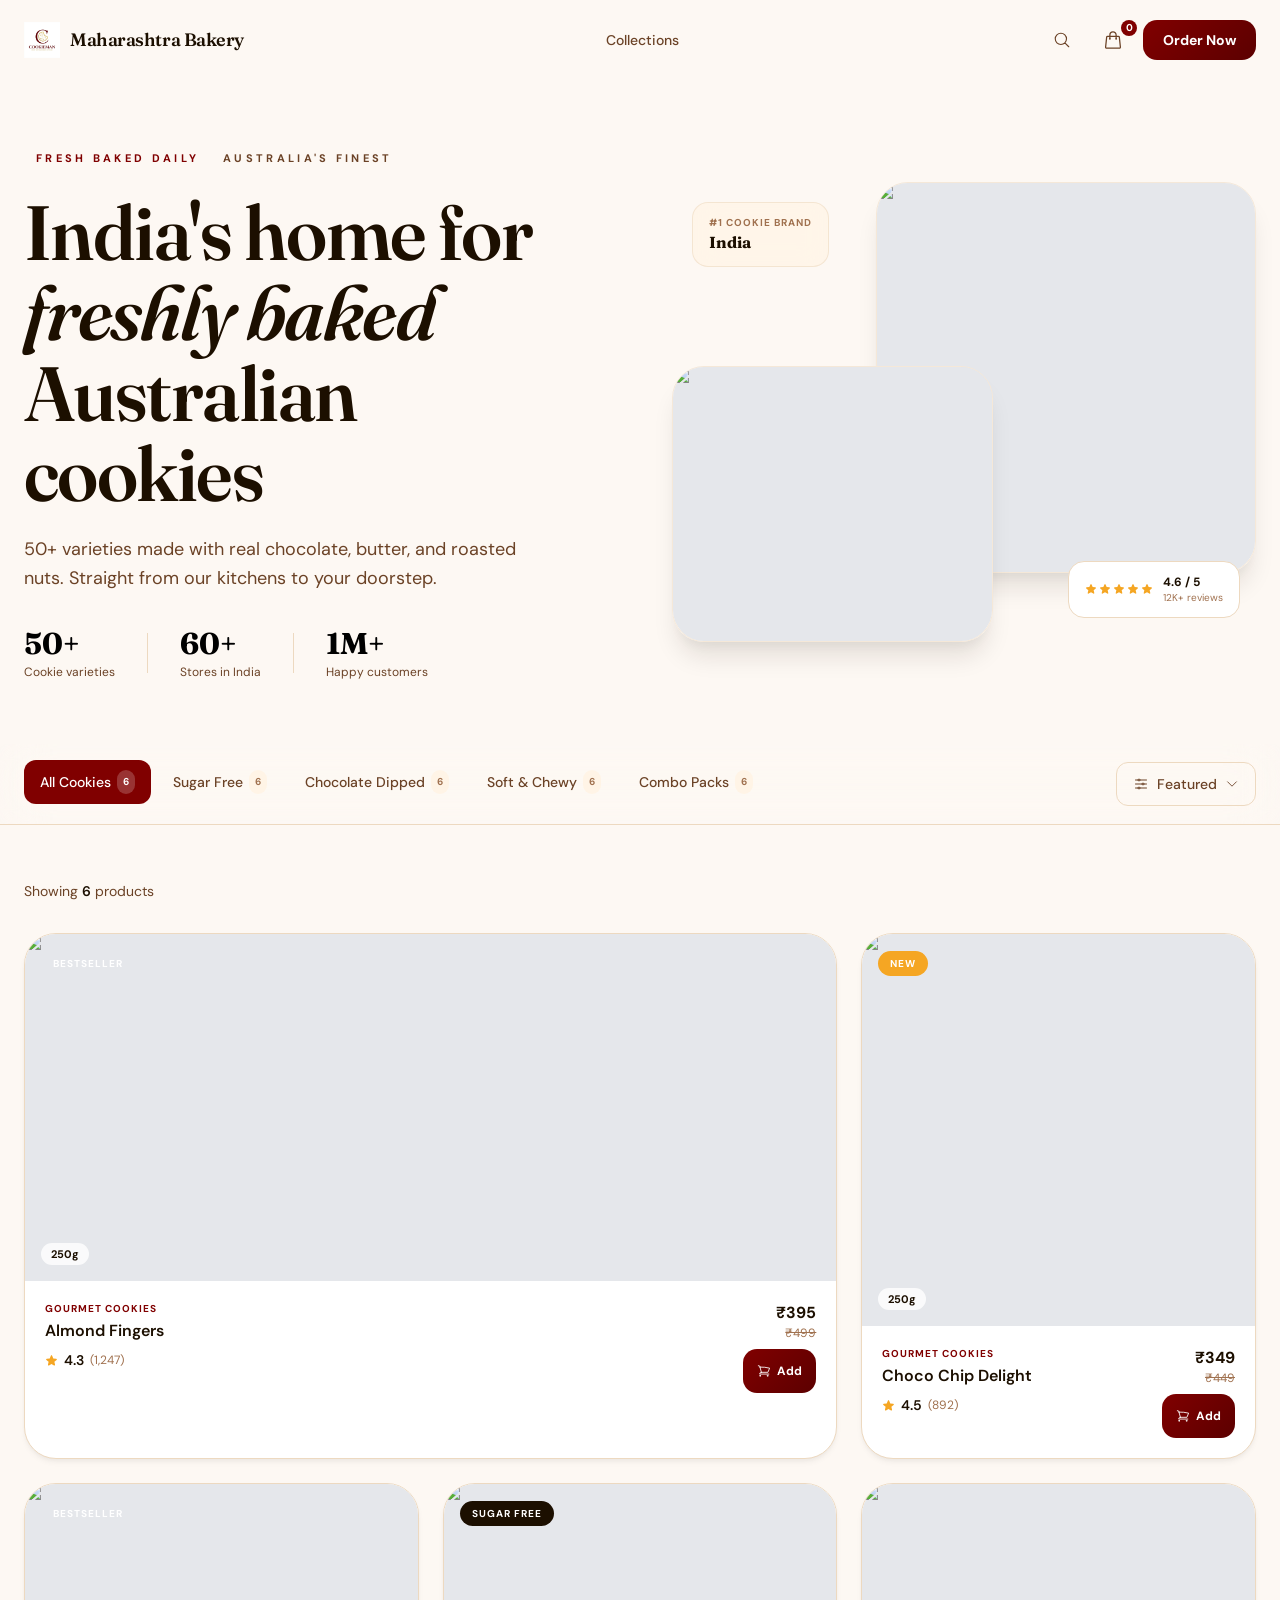
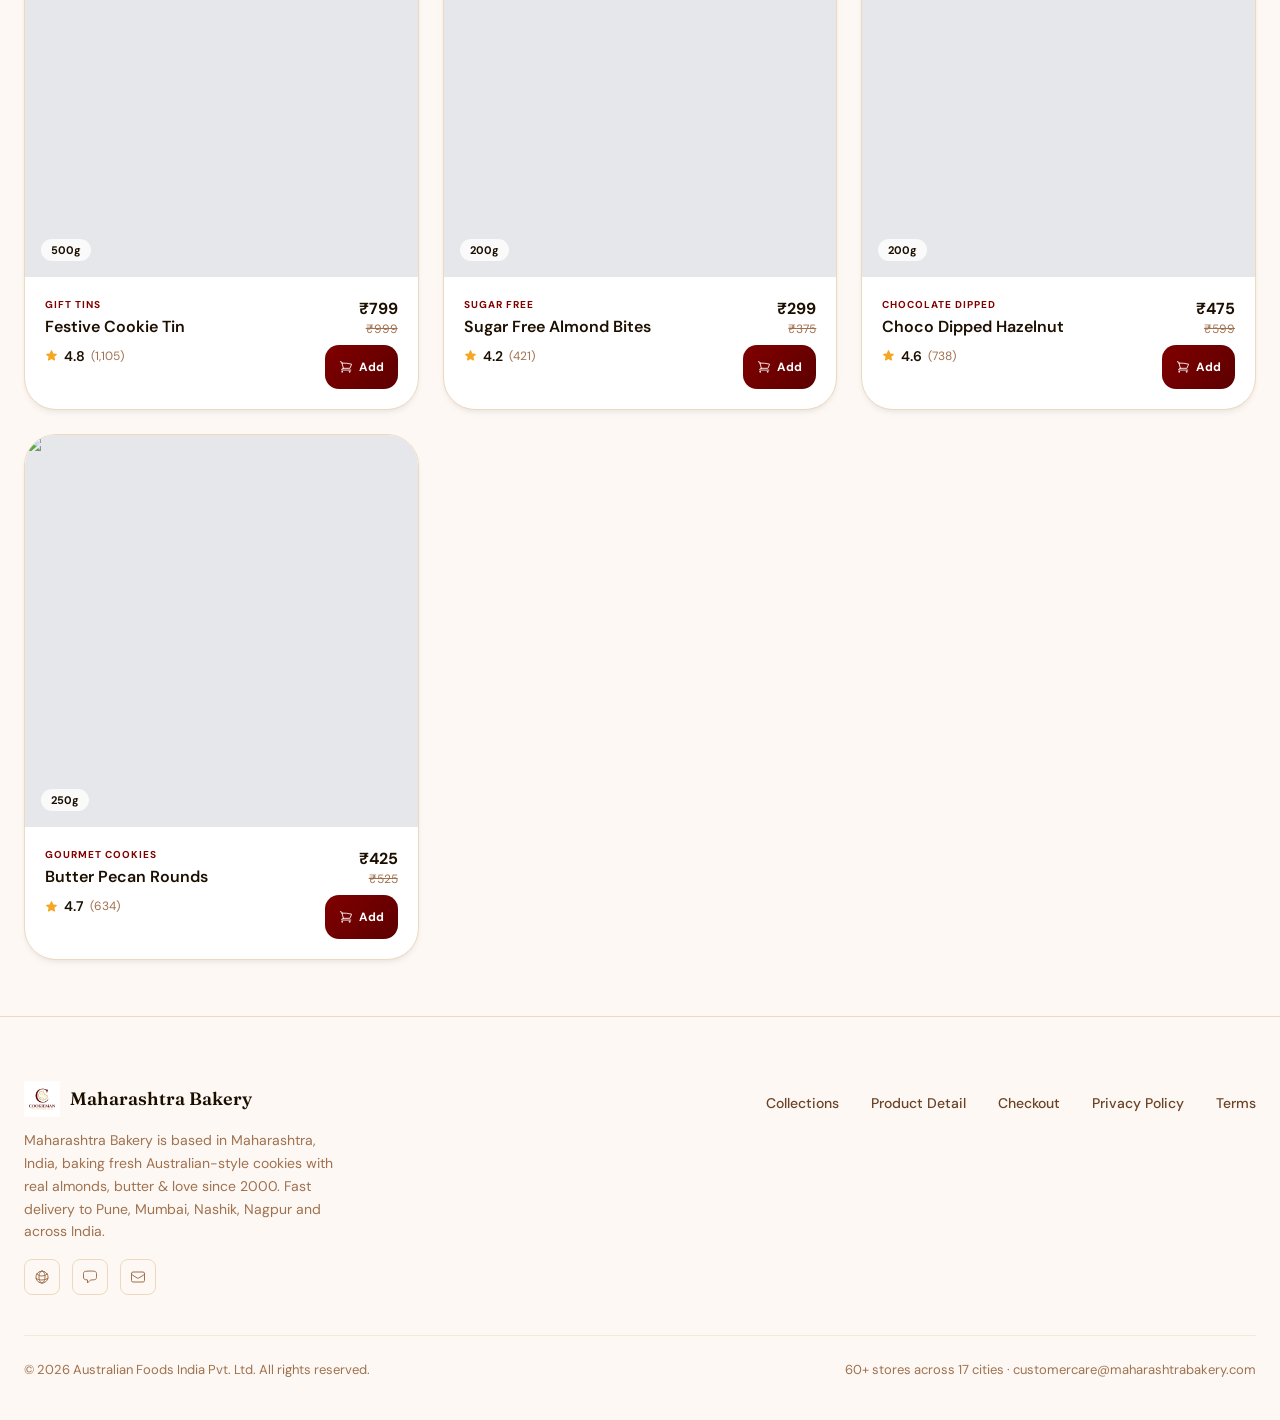
==== commit 963f73f9: "Add files via upload" ====
--- a/index.html
+++ b/index.html
@@ -6,7 +6,7 @@
     <title>Gourmet Cookie Collections — Maharashtra Bakery</title>
     <meta
       name="description"
-      content="Browse 50+ varieties of fresh-baked Australian cookies. Gourmet, sugar-free, combos &amp; more. Order online with fast delivery across India."
+      content="Browse 50+ varieties of fresh-baked Australian cookies from Maharashtra Bakery in Maharashtra, India. Gourmet, sugar-free, combos &amp; more with fast delivery across India."
     />
     <meta
       property="og:title"
@@ -153,10 +153,10 @@
         </div>
       </header>
       <div
-        class="backdrop fixed inset-0 z-40 bg-brand-dark/40 backdrop-blur-sm lg:hidden"
+        class="backdrop hidden fixed inset-0 z-40 bg-brand-dark/40 backdrop-blur-sm lg:hidden"
       ></div>
       <div
-        class="mobile-menu fixed top-0 right-0 bottom-0 w-72 z-50 bg-brand-bg shadow-float lg:hidden flex flex-col"
+        class="mobile-menu hidden fixed top-0 right-0 bottom-0 w-72 z-50 bg-brand-bg shadow-float lg:hidden flex flex-col"
       >
         <div
           class="flex items-center justify-between p-5 border-b border-brand-border"
@@ -1412,8 +1412,10 @@
                 >
               </a>
               <p class="text-sm text-brand-subtle leading-relaxed">
-                India&#x27;s #1 fresh-baked Australian cookies. Made with real
-                almonds, butter &amp; love since 2000.
+                Maharashtra Bakery is based in Maharashtra, India, baking fresh
+                Australian-style cookies with real almonds, butter &amp; love
+                since 2000. Fast delivery to Pune, Mumbai, Nashik, Nagpur and
+                across India.
               </p>
               <div class="flex items-center gap-3 mt-1">
                 <a
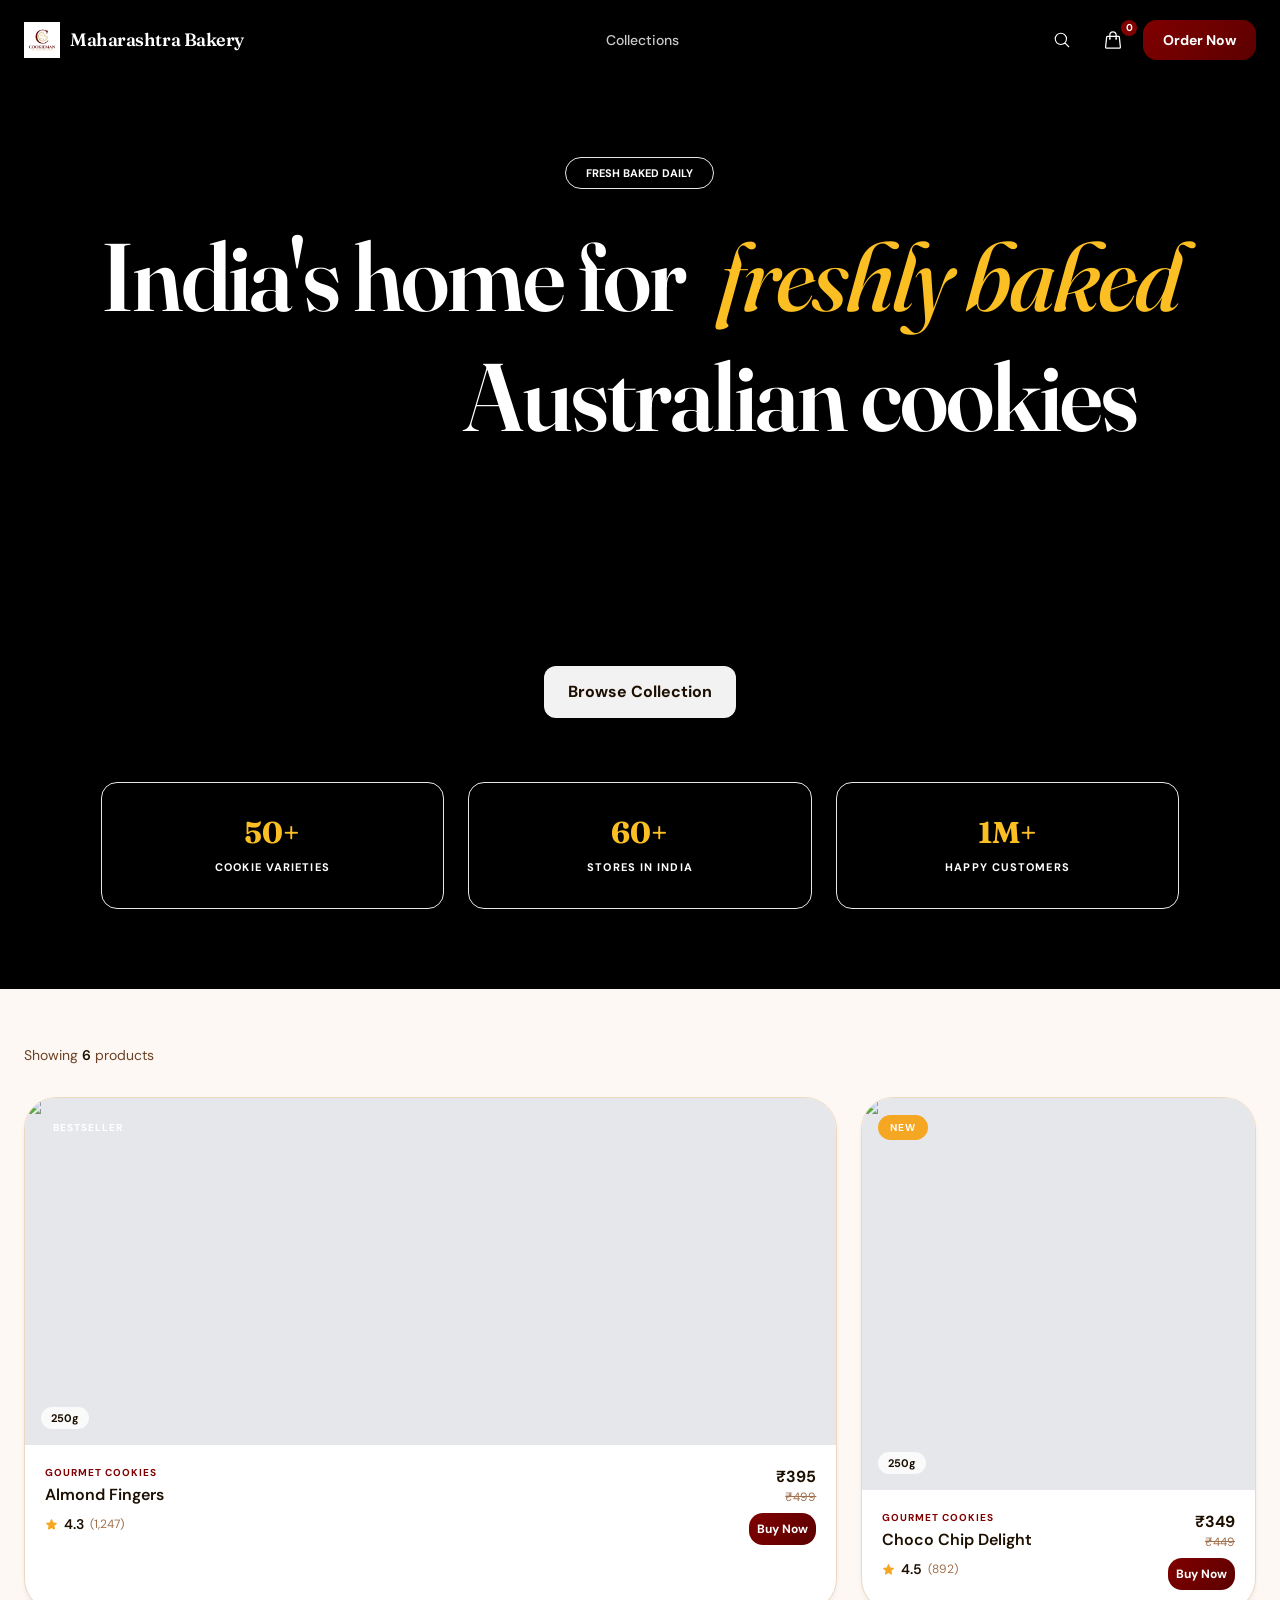
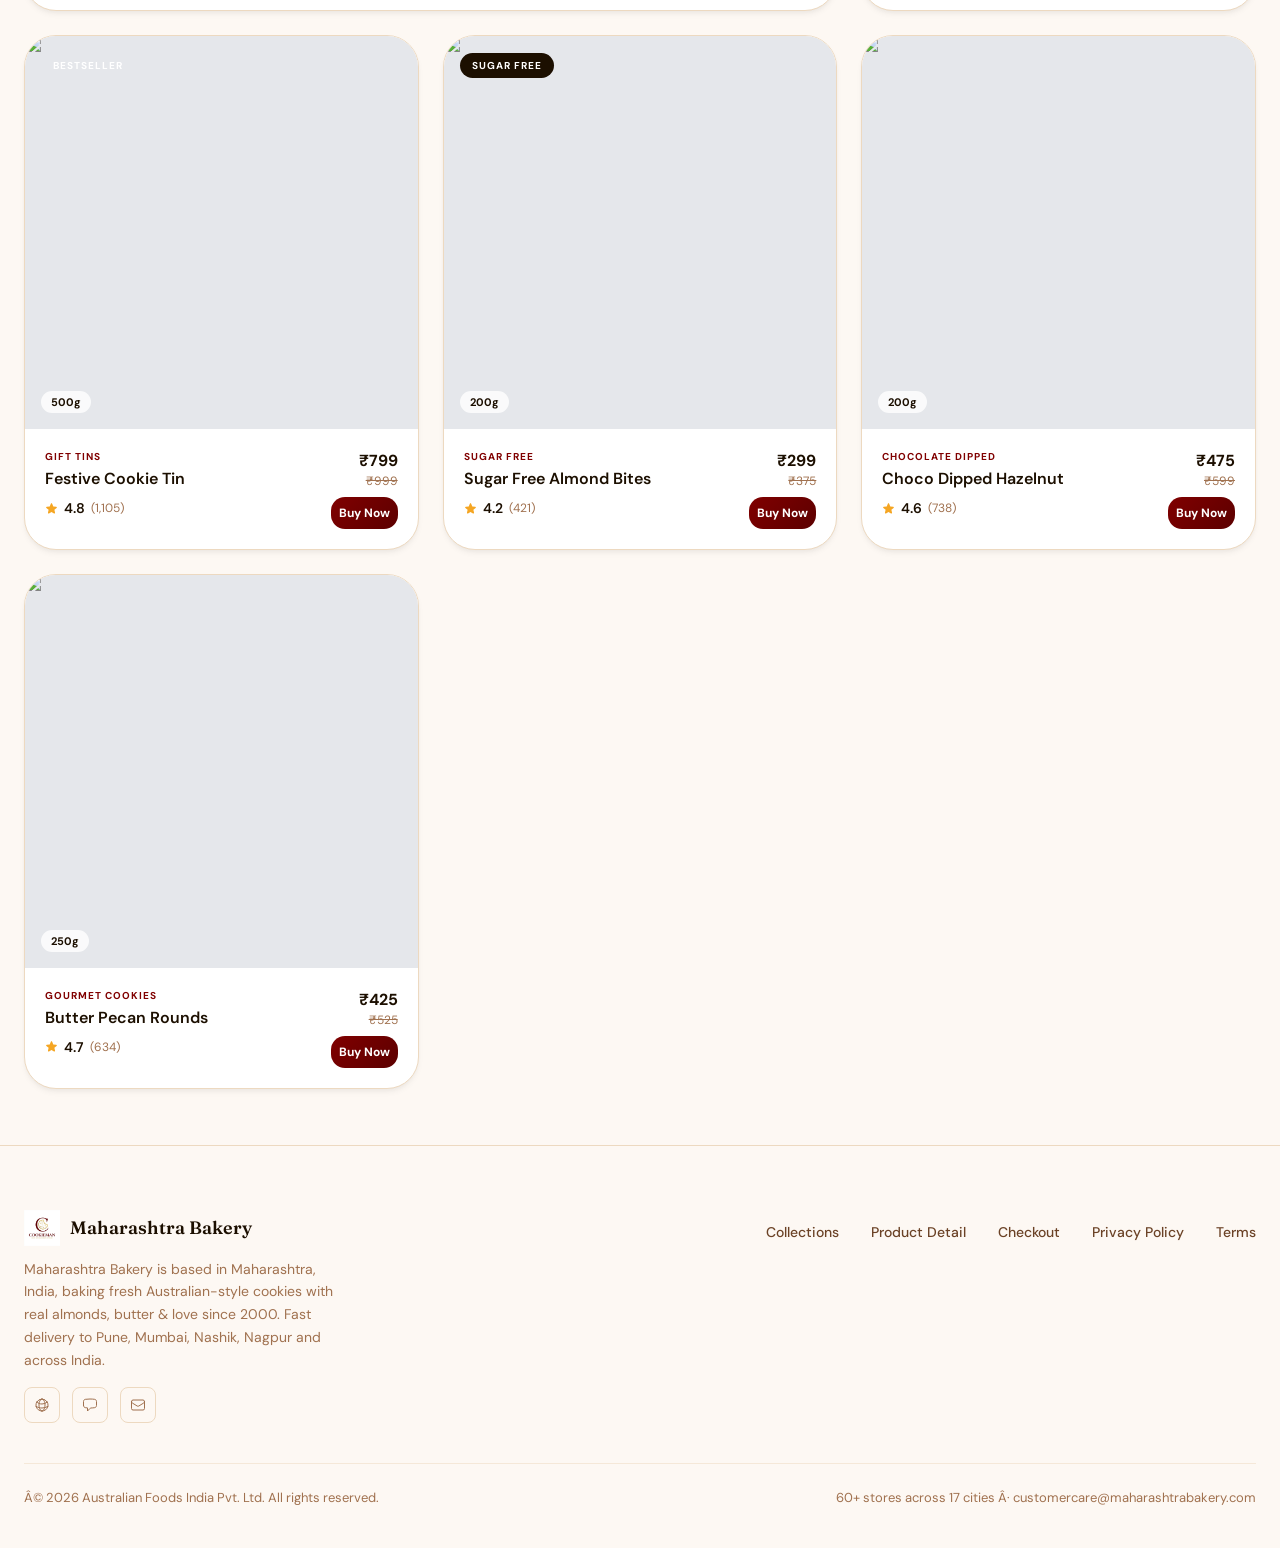
==== commit e1c55397: "Add files via upload" ====
--- a/index.html
+++ b/index.html
@@ -1,326 +1,233 @@
-<!doctype html>
+﻿<!doctype html>
 <html lang="en">
-  <head>
-    <meta charset="utf-8" />
-    <meta name="viewport" content="width=device-width, initial-scale=1" />
-    <title>Gourmet Cookie Collections — Maharashtra Bakery</title>
-    <meta
-      name="description"
-      content="Browse 50+ varieties of fresh-baked Australian cookies from Maharashtra Bakery in Maharashtra, India. Gourmet, sugar-free, combos &amp; more with fast delivery across India."
-    />
-    <meta
-      property="og:title"
-      content="Maharashtra Bakery — Premium Artisan Cookies"
-    />
-    <meta
-      property="og:description"
-      content="Fresh-baked Australian cookies, 50+ varieties. Real ingredients, delivered to your door."
-    />
-    <meta property="og:image" content="assets/images/logo.png" />
-    <meta property="og:image:width" content="1200" />
-    <meta property="og:image:height" content="630" />
-    <meta name="twitter:card" content="summary_large_image" />
-    <meta
-      name="twitter:title"
-      content="Maharashtra Bakery — Premium Artisan Cookies"
-    />
-    <meta
-      name="twitter:description"
-      content="Fresh-baked Australian cookies, 50+ varieties. Real ingredients, delivered to your door."
-    />
-    <meta name="twitter:image" content="assets/images/logo.png" />
-    <meta name="twitter:image:width" content="1200" />
-    <meta name="twitter:image:height" content="630" />
-    
-    <link href="https://fonts.googleapis.com/css2?family=Fraunces:ital,opsz,wght@0,9..144,300;0,9..144,400;0,9..144,600;0,9..144,700;1,9..144,400;1,9..144,600&family=DM+Sans:ital,opsz,wght@0,9..40,300;0,9..40,400;0,9..40,500;0,9..40,600;0,9..40,700;1,9..40,400&display=swap" rel="stylesheet">
-    <link rel="stylesheet" href="style.css">
-  </head>
-  <body>
-    <div class="min-h-screen bg-brand-bg">
-      <header
-        class="fixed top-0 left-0 right-0 z-50 transition-all duration-500 py-2 bg-transparent"
-      >
-        <div
-          class="max-w-7xl mx-auto px-4 sm:px-6 h-16 flex items-center justify-between gap-4"
-        >
-          <a
-            class="flex items-center gap-2.5 flex-shrink-0 group"
-            href="index.html"
-          >
-            <div
-              class="flex items-center transition-transform group-hover:scale-105"
-            >
-              <img
-                alt="Logo"
-                width="36"
-                height="36"
-                class="flex-shrink-0 bg-gray-200"
-                style="color: transparent"
-                src="assets/images/logo.png"
-              />
-            </div>
+
+<head>
+  <meta charset="utf-8" />
+  <meta name="viewport" content="width=device-width, initial-scale=1" />
+  <title>Gourmet Cookie Collections â€” Maharashtra Bakery</title>
+  <meta name="description"
+    content="Browse 50+ varieties of fresh-baked Australian cookies from Maharashtra Bakery in Maharashtra, India. Gourmet, sugar-free, combos &amp; more with fast delivery across India." />
+  <meta property="og:title" content="Maharashtra Bakery â€” Premium Artisan Cookies" />
+  <meta property="og:description"
+    content="Fresh-baked Australian cookies, 50+ varieties. Real ingredients, delivered to your door." />
+  <meta property="og:image" content="assets/images/logo.png" />
+  <meta property="og:image:width" content="1200" />
+  <meta property="og:image:height" content="630" />
+  <meta name="twitter:card" content="summary_large_image" />
+  <meta name="twitter:title" content="Maharashtra Bakery â€” Premium Artisan Cookies" />
+  <meta name="twitter:description"
+    content="Fresh-baked Australian cookies, 50+ varieties. Real ingredients, delivered to your door." />
+  <meta name="twitter:image" content="assets/images/logo.png" />
+  <meta name="twitter:image:width" content="1200" />
+  <meta name="twitter:image:height" content="630" />
+
+  <link
+    href="https://fonts.googleapis.com/css2?family=Fraunces:ital,opsz,wght@0,9..144,300;0,9..144,400;0,9..144,600;0,9..144,700;1,9..144,400;1,9..144,600&family=DM+Sans:ital,opsz,wght@0,9..40,300;0,9..40,400;0,9..40,500;0,9..40,600;0,9..40,700;1,9..40,400&display=swap"
+    rel="stylesheet">
+  <link rel="stylesheet" href="style.css">
+</head>
+
+<body>
+  <div class="min-h-screen bg-brand-bg">
+    <header
+      class="fixed top-0 left-0 right-0 z-50 transition-all duration-500 py-2 bg-transparent header-transparent-dark-bg">
+      <div class="max-w-7xl mx-auto px-4 sm:px-6 h-16 flex items-center justify-between gap-4">
+        <a class="flex items-center gap-2.5 flex-shrink-0 group" href="index.html">
+          <div class="flex items-center transition-transform group-hover:scale-105">
+            <img alt="Logo" width="36" height="36" class="flex-shrink-0" style="color: transparent"
+              src="assets/images/logo.png" />
+          </div>
+          <span
+            class="font-display font-semibold text-lg text-brand-foreground tracking-tight hidden sm:block">Maharashtra
+            Bakery</span>
+        </a>
+        <nav class="hidden lg:flex items-center gap-1">
+          <a class="px-4 py-2 text-sm font-medium text-brand-muted hover:text-primary transition-colors rounded-lg hover:bg-brand-surface"
+            href="collections.html">Collections</a>
+
+        </nav>
+        <div class="flex items-center gap-2">
+          <button
+            class="hidden sm:flex items-center gap-1.5 px-3 py-2 text-sm font-medium text-brand-muted hover:text-primary transition-colors rounded-lg hover:bg-brand-surface"
+            aria-label="Search">
+            <svg xmlns="http://www.w3.org/2000/svg" fill="none" viewBox="0 0 24 24" stroke-width="1.5"
+              stroke="currentColor" aria-hidden="true" width="18" height="18" class=" ">
+              <path stroke-linecap="round" stroke-linejoin="round"
+                d="m21 21-5.197-5.197m0 0A7.5 7.5 0 1 0 5.196 5.196a7.5 7.5 0 0 0 10.607 10.607Z"></path>
+            </svg>
+          </button>
+          <a class="relative flex items-center gap-1.5 px-3 py-2 text-sm font-medium text-brand-muted hover:text-primary transition-colors rounded-lg hover:bg-brand-surface"
+            aria-label="Cart with 2 items" href="checkout.html">
+            <svg xmlns="http://www.w3.org/2000/svg" fill="none" viewBox="0 0 24 24" stroke-width="1.5"
+              stroke="currentColor" aria-hidden="true" width="20" height="20" class=" ">
+              <path stroke-linecap="round" stroke-linejoin="round"
+                d="M15.75 10.5V6a3.75 3.75 0 1 0-7.5 0v4.5m11.356-1.993 1.263 12c.07.665-.45 1.243-1.119 1.243H4.25a1.125 1.125 0 0 1-1.12-1.243l1.264-12A1.125 1.125 0 0 1 5.513 7.5h12.974c.576 0 1.059.435 1.119 1.007ZM8.625 10.5a.375.375 0 1 1-.75 0 .375.375 0 0 1 .75 0Zm7.5 0a.375.375 0 1 1-.75 0 .375.375 0 0 1 .75 0Z">
+              </path>
+            </svg>
             <span
-              class="font-display font-semibold text-lg text-brand-foreground tracking-tight hidden sm:block"
-              >Maharashtra Bakery</span
-            >
+              class="absolute -top-0.5 -right-0.5 w-4 h-4 bg-primary text-white text-[10px] font-bold rounded-full flex items-center justify-center">2</span>
           </a>
-          <nav class="hidden lg:flex items-center gap-1">
-            <a
-              class="px-4 py-2 text-sm font-medium text-brand-muted hover:text-primary transition-colors rounded-lg hover:bg-brand-surface"
-              href="collections.html" >Collections</a
-            >
-            
-          </nav>
-          <div class="flex items-center gap-2">
-            <button
-              class="hidden sm:flex items-center gap-1.5 px-3 py-2 text-sm font-medium text-brand-muted hover:text-primary transition-colors rounded-lg hover:bg-brand-surface"
-              aria-label="Search"
-            >
-              <svg
-                xmlns="http://www.w3.org/2000/svg"
-                fill="none"
-                viewBox="0 0 24 24"
-                stroke-width="1.5"
-                stroke="currentColor"
-                aria-hidden="true"
-                width="18"
-                height="18"
-                class=" "
-              >
-                <path
-                  stroke-linecap="round"
-                  stroke-linejoin="round"
-                  d="m21 21-5.197-5.197m0 0A7.5 7.5 0 1 0 5.196 5.196a7.5 7.5 0 0 0 10.607 10.607Z"
-                ></path>
-              </svg>
-            </button>
-            <a
-              class="relative flex items-center gap-1.5 px-3 py-2 text-sm font-medium text-brand-muted hover:text-primary transition-colors rounded-lg hover:bg-brand-surface"
-              aria-label="Cart with 2 items"
-              href="checkout.html"
-            >
-              <svg
-                xmlns="http://www.w3.org/2000/svg"
-                fill="none"
-                viewBox="0 0 24 24"
-                stroke-width="1.5"
-                stroke="currentColor"
-                aria-hidden="true"
-                width="20"
-                height="20"
-                class=" "
-              >
-                <path
-                  stroke-linecap="round"
-                  stroke-linejoin="round"
-                  d="M15.75 10.5V6a3.75 3.75 0 1 0-7.5 0v4.5m11.356-1.993 1.263 12c.07.665-.45 1.243-1.119 1.243H4.25a1.125 1.125 0 0 1-1.12-1.243l1.264-12A1.125 1.125 0 0 1 5.513 7.5h12.974c.576 0 1.059.435 1.119 1.007ZM8.625 10.5a.375.375 0 1 1-.75 0 .375.375 0 0 1 .75 0Zm7.5 0a.375.375 0 1 1-.75 0 .375.375 0 0 1 .75 0Z"
-                ></path>
-              </svg>
-              <span
-                class="absolute -top-0.5 -right-0.5 w-4 h-4 bg-primary text-white text-[10px] font-bold rounded-full flex items-center justify-center"
-                >2</span
-              >
-            </a>
-            <a
-              class="hidden sm:flex btn-primary items-center gap-1.5 px-5 py-2.5 text-sm font-bold rounded-xl text-white"
-              href="checkout.html"
-              >Order Now</a
-            >
-            <button
-              class="lg:hidden flex items-center justify-center w-10 h-10 rounded-lg hover:bg-brand-surface transition-colors"
-              aria-label="Open menu"
-              aria-expanded="false"
-            >
-              <svg
-                xmlns="http://www.w3.org/2000/svg"
-                fill="none"
-                viewBox="0 0 24 24"
-                stroke-width="1.5"
-                stroke="currentColor"
-                aria-hidden="true"
-                width="22"
-                height="22"
-                class="text-brand-foreground"
-              >
-                <path
-                  stroke-linecap="round"
-                  stroke-linejoin="round"
-                  d="M3.75 6.75h16.5M3.75 12h16.5m-16.5 5.25h16.5"
-                ></path>
-              </svg>
-            </button>
-          </div>
-        </div>
-      </header>
-      <div
-        class="backdrop hidden fixed inset-0 z-40 bg-brand-dark/40 backdrop-blur-sm lg:hidden"
-      ></div>
-      <div
-        class="mobile-menu hidden fixed top-0 right-0 bottom-0 w-72 z-50 bg-brand-bg shadow-float lg:hidden flex flex-col"
-      >
-        <div
-          class="flex items-center justify-between p-5 border-b border-brand-border"
-        >
-          <div class="flex items-center gap-2">
-            <div class="flex items-center">
-              <img
-                alt="Logo"
-                width="32"
-                height="32"
-                class="flex-shrink-0 bg-gray-200"
-                style="color: transparent"
-                src="assets/images/logo.png"
-              />
-            </div>
-            <span
-              class="font-display font-semibold text-base text-brand-foreground"
-              >Maharashtra Bakery</span
-            >
-          </div>
+          <a class="hidden sm:flex btn-primary items-center gap-1.5 px-5 py-2.5 text-sm font-bold rounded-xl text-white"
+            href="checkout.html">Order Now</a>
           <button
-            class="w-9 h-9 flex items-center justify-center rounded-lg hover:bg-brand-surface transition-colors"
-            aria-label="Close menu"
-          >
-            <svg
-              xmlns="http://www.w3.org/2000/svg"
-              fill="none"
-              viewBox="0 0 24 24"
-              stroke-width="1.5"
-              stroke="currentColor"
-              aria-hidden="true"
-              width="20"
-              height="20"
-              class="text-brand-muted"
-            >
-              <path
-                stroke-linecap="round"
-                stroke-linejoin="round"
-                d="M6 18 18 6M6 6l12 12"
-              ></path>
+            class="lg:hidden flex items-center justify-center w-10 h-10 rounded-lg hover:bg-brand-surface transition-colors"
+            aria-label="Open menu" aria-expanded="false">
+            <svg xmlns="http://www.w3.org/2000/svg" fill="none" viewBox="0 0 24 24" stroke-width="1.5"
+              stroke="currentColor" aria-hidden="true" width="22" height="22" class="text-brand-foreground">
+              <path stroke-linecap="round" stroke-linejoin="round" d="M3.75 6.75h16.5M3.75 12h16.5m-16.5 5.25h16.5">
+              </path>
             </svg>
           </button>
         </div>
-        <nav class="flex-1 p-5 space-y-1">
-          <a
-            class="flex items-center gap-3 px-4 py-3.5 text-base font-medium text-brand-muted hover:text-primary hover:bg-brand-surface rounded-xl transition-colors min-h-[44px]"
-            href="collections.html" >Collections</a
-          >
-          
-        </nav>
-        <div class="p-5 border-t border-brand-border space-y-3">
-          <a
-            class="btn-primary flex items-center justify-center gap-2 w-full py-3.5 text-sm font-bold rounded-xl text-white"
-            href="checkout.html"
-          >
-            <svg
-              xmlns="http://www.w3.org/2000/svg"
-              fill="none"
-              viewBox="0 0 24 24"
-              stroke-width="1.5"
-              stroke="currentColor"
-              aria-hidden="true"
-              width="18"
-              height="18"
-              class=" "
-            >
-              <path
-                stroke-linecap="round"
-                stroke-linejoin="round"
-                d="M15.75 10.5V6a3.75 3.75 0 1 0-7.5 0v4.5m11.356-1.993 1.263 12c.07.665-.45 1.243-1.119 1.243H4.25a1.125 1.125 0 0 1-1.12-1.243l1.264-12A1.125 1.125 0 0 1 5.513 7.5h12.974c.576 0 1.059.435 1.119 1.007ZM8.625 10.5a.375.375 0 1 1-.75 0 .375.375 0 0 1 .75 0Zm7.5 0a.375.375 0 1 1-.75 0 .375.375 0 0 1 .75 0Z"
-              ></path></svg
-            >View Cart (2)</a
-          >
+      </div>
+    </header>
+    <div class="backdrop hidden fixed inset-0 z-40 bg-brand-dark/40 backdrop-blur-sm lg:hidden"></div>
+    <div
+      class="mobile-menu hidden fixed top-0 right-0 bottom-0 w-72 z-50 bg-brand-bg shadow-float lg:hidden flex flex-col">
+      <div class="flex items-center justify-between p-5 border-b border-brand-border">
+        <div class="flex items-center gap-2">
+          <div class="flex items-center">
+            <img alt="Logo" width="32" height="32" class="flex-shrink-0" style="color: transparent"
+              src="assets/images/logo.png" />
+          </div>
+          <span class="font-display font-semibold text-base text-brand-foreground">Maharashtra Bakery</span>
         </div>
+        <button class="w-9 h-9 flex items-center justify-center rounded-lg hover:bg-brand-surface transition-colors"
+          aria-label="Close menu">
+          <svg xmlns="http://www.w3.org/2000/svg" fill="none" viewBox="0 0 24 24" stroke-width="1.5"
+            stroke="currentColor" aria-hidden="true" width="20" height="20" class="text-brand-muted">
+            <path stroke-linecap="round" stroke-linejoin="round" d="M6 18 18 6M6 6l12 12"></path>
+          </svg>
+        </button>
       </div>
-      <main>
-        <section class="pt-20 pb-0 relative overflow-hidden">
-          <div
-            class="absolute top-0 right-0 w-[600px] h-[600px] bg-accent/8 rounded-full blur-[120px] -z-10 pointer-events-none"
-          ></div>
-          <div
-            class="absolute bottom-0 left-0 w-[400px] h-[400px] bg-primary/6 rounded-full blur-[100px] -z-10 pointer-events-none"
-          ></div>
-          <div class="max-w-7xl mx-auto px-4 sm:px-6 py-12 sm:py-16">
-            <div class="grid lg:grid-cols-12 gap-10 lg:gap-16 items-center">
-              <div class="lg:col-span-6 space-y-8">
-                <div class="space-y-5 reveal-hidden">
-                  <div class="flex items-center gap-3">
-                    <span
-                      class="text-[11px] font-bold uppercase tracking-[0.3em] text-primary bg-primary/8 px-3 py-1.5 rounded-full"
-                      >Fresh Baked Daily</span
-                    >
-                    <span
-                      class="text-[11px] font-bold uppercase tracking-[0.3em] text-brand-muted"
-                      >Australia&#x27;s Finest</span
-                    >
-                  </div>
-                  <h1
-                    class="font-display font-semibold text-brand-foreground leading-tight"
-                    style="
-                      font-size: clamp(2.4rem, 6vw, 5rem);
-                      line-height: 1.05;
-                      letter-spacing: -0.02em;
-                    "
-                  >
-                    India&#x27;s home for<span
-                      class="block italic text-gradient"
-                    >
-                      freshly baked</span
-                    >
-                    <span class="block">Australian cookies</span>
-                  </h1>
-                  <p class="text-lg text-brand-muted leading-relaxed max-w-lg">
-                    50+ varieties made with real chocolate, butter, and roasted
-                    nuts. Straight from our kitchens to your doorstep.
-                  </p>
-                </div>
-                <div class="flex items-center gap-6 sm:gap-8 reveal-hidden">
-                  <div>
-                    <p
-                      class="font-display text-2xl sm:text-3xl font-bold text-gradient"
-                    >
-                      50+
-                    </p>
-                    <p class="text-xs text-brand-muted mt-0.5">
-                      Cookie varieties
-                    </p>
-                  </div>
-                  <div class="w-px h-10 bg-brand-border"></div>
-                  <div>
-                    <p
-                      class="font-display text-2xl sm:text-3xl font-bold text-gradient"
-                    >
-                      60+
-                    </p>
-                    <p class="text-xs text-brand-muted mt-0.5">
-                      Stores in India
-                    </p>
-                  </div>
-                  <div class="w-px h-10 bg-brand-border"></div>
-                  <div>
-                    <p
-                      class="font-display text-2xl sm:text-3xl font-bold text-gradient"
-                    >
-                      1M+
-                    </p>
-                    <p class="text-xs text-brand-muted mt-0.5">
-                      Happy customers
-                    </p>
-                  </div>
-                </div>
-                
-              </div>
+      <nav class="flex-1 p-5 space-y-1">
+        <a class="flex items-center gap-3 px-4 py-3.5 text-base font-medium text-brand-muted hover:text-primary hover:bg-brand-surface rounded-xl transition-colors min-h-[44px]"
+          href="collections.html">Collections</a>
+
+      </nav>
+      <div class="p-5 border-t border-brand-border space-y-3">
+        <a class="btn-primary flex items-center justify-center gap-2 w-full py-3.5 text-sm font-bold rounded-xl text-white"
+          href="checkout.html">
+          <svg xmlns="http://www.w3.org/2000/svg" fill="none" viewBox="0 0 24 24" stroke-width="1.5"
+            stroke="currentColor" aria-hidden="true" width="18" height="18" class=" ">
+            <path stroke-linecap="round" stroke-linejoin="round"
+              d="M15.75 10.5V6a3.75 3.75 0 1 0-7.5 0v4.5m11.356-1.993 1.263 12c.07.665-.45 1.243-1.119 1.243H4.25a1.125 1.125 0 0 1-1.12-1.243l1.264-12A1.125 1.125 0 0 1 5.513 7.5h12.974c.576 0 1.059.435 1.119 1.007ZM8.625 10.5a.375.375 0 1 1-.75 0 .375.375 0 0 1 .75 0Zm7.5 0a.375.375 0 1 1-.75 0 .375.375 0 0 1 .75 0Z">
+            </path>
+          </svg>View Cart (2)</a>
+      </div>
+    </div>
+    <main>
+      <section class="relative w-full min-h-screen pt-20 overflow-hidden hero-section">
+        <!-- Background Video -->
+        <video class="absolute inset-0 w-full h-full object-cover" autoplay muted loop playsinline preload="auto">
+          <source src="assets/videos/main-video.mp4" type="video/mp4" />
+          Your browser does not support the video tag.
+        </video>
+
+        <!-- Video Overlay for clarity -->
+        <div class="absolute inset-0 bg-gradient-to-b from-black/40 via-black/10 to-transparent pointer-events-none">
+        </div>
+
+        <!-- Content Overlay -->
+        <div
+          class="relative z-10 max-w-7xl mx-auto px-4 sm:px-6 py-12 sm:py-20 h-full flex flex-col items-center justify-center text-center">
+          <div class="w-full max-w-4xl mx-auto space-y-8 flex flex-col items-center mt-10">
+
+            <!-- Top Pill -->
+            <div class="reveal-hidden">
+              <span
+                class="inline-block text-[11px] font-bold uppercase tracking-[0.2em] text-white border border-white/40 px-5 py-2 rounded-full backdrop-blur-sm bg-white/5">
+                Fresh Baked Daily
+              </span>
+            </div>
+            <!-- Main Title -->
+            <h1 class="font-display font-semibold text-white leading-tight reveal-hidden text-shadow-strong hero-title"
+              style="letter-spacing: -0.02em;">
+              India's home for
+              <span class="inline-block italic text-accent-light text-shadow-strong"
+                style="color: #fbbf24; font-weight: 500; margin-left: 0.2em;">
+                freshly baked
+              </span>
+              <span class="hero-offset-text text-shadow-strong">Australian cookies</span>
+            </h1>
+
+            <!-- Subtitle -->
+            <p
+              class="text-lg sm:text-xl text-white/95 leading-relaxed max-w-2xl mx-auto reveal-hidden text-shadow-premium font-medium mt-4">
+              <br>
+              <br>
+              <br>
+              <br>
+              <br>
+
+            </p>
+
+            <!-- Action Buttons -->
+            <div class="reveal-hidden w-full"
+              style="display: flex; flex-wrap: wrap; justify-content: center; align-items: center; gap: 1rem; margin-top: 2rem;">
+              <!-- <a href="checkout.html"
+                class="font-bold rounded-xl text-white transition-all hover:shadow-xl flex items-center justify-center text-center"
+                style="background-color: #7a1010; min-width: 160px; padding: 14px 24px; font-size: 16px; box-shadow: 0 10px 15px -3px rgba(0,0,0,0.3); transform: translateY(0); transition: transform 0.2s;">
+                Order Now
+              </a> -->
+              <a href="collections.html"
+                class="font-bold rounded-xl text-brand-foreground transition-all hover:shadow-xl flex items-center justify-center text-center"
+                style="background-color: rgba(255, 255, 255, 0.95); backdrop-filter: blur(12px); -webkit-backdrop-filter: blur(12px); min-width: 160px; padding: 14px 24px; font-size: 16px; box-shadow: 0 10px 15px -3px rgba(0,0,0,0.2); transform: translateY(0); transition: transform 0.2s, background-color 0.2s;"
+                onmouseover="this.style.backgroundColor='#ffffff'; this.style.transform='translateY(-4px)';"
+                onmouseout="this.style.backgroundColor='rgba(255, 255, 255, 0.95)'; this.style.transform='translateY(0)';">
+                Browse Collection
+              </a>
+            </div>
+
+            <!-- Stats Cards -->
+            <div class="grid grid-cols-1 sm:grid-cols-3 gap-4 sm:gap-6 w-full pt-8 reveal-hidden">
               <div
-                class="lg:col-span-6 relative h-[400px] sm:h-[460px] reveal-hidden"
-              >
-                <div
-                  class="absolute top-0 right-0 w-[65%] h-[85%] rounded-4xl overflow-hidden shadow-float border border-brand-border-light z-10"
-                >
-                  <div class="relative" style="width: 100%; height: 100%">
-                    <img
-                      alt="Assorted premium cookies arranged on warm linen cloth, overhead view, golden natural light, artisan bakery setting"
-                      class="object-cover bg-gray-200"
-                      style="
+                class="bg-brand-dark/60 backdrop-blur-md border border-white/10 rounded-2xl p-6 sm:p-8 flex flex-col items-center justify-center text-center hover:bg-brand-dark/80 transition-colors shadow-lg group hover:-translate-y-1 duration-300">
+                <p class="font-display text-3xl sm:text-4xl font-bold text-shadow-premium" style="color: #fbbf24">50+
+                </p>
+                <p
+                  class="text-[11px] sm:text-xs font-bold tracking-widest text-white mt-2 uppercase text-shadow-premium">
+                  Cookie Varieties</p>
+              </div>
+              <div
+                class="bg-brand-dark/60 backdrop-blur-md border border-white/10 rounded-2xl p-6 sm:p-8 flex flex-col items-center justify-center text-center hover:bg-brand-dark/80 transition-colors shadow-lg group hover:-translate-y-1 duration-300">
+                <p class="font-display text-3xl sm:text-4xl font-bold text-shadow-premium" style="color: #fbbf24">60+
+                </p>
+                <p
+                  class="text-[11px] sm:text-xs font-bold tracking-widest text-white mt-2 uppercase text-shadow-premium">
+                  Stores In India</p>
+              </div>
+              <div
+                class="bg-brand-dark/60 backdrop-blur-md border border-white/10 rounded-2xl p-6 sm:p-8 flex flex-col items-center justify-center text-center hover:bg-brand-dark/80 transition-colors shadow-lg group hover:-translate-y-1 duration-300">
+                <p class="font-display text-3xl sm:text-4xl font-bold text-shadow-premium" style="color: #fbbf24">1M+
+                </p>
+                <p
+                  class="text-[11px] sm:text-xs font-bold tracking-widest text-white mt-2 uppercase text-shadow-premium">
+                  Happy Customers</p>
+              </div>
+            </div>
+
+          </div>
+        </div>
+      </section>
+
+      <section class="py-10 sm:py-14">
+        <div class="max-w-7xl mx-auto px-4 sm:px-6">
+          <div class="flex items-center justify-between mb-8 reveal-hidden">
+            <p class="text-sm text-brand-muted">
+              Showing
+              <span class="font-semibold text-brand-foreground">6</span>
+              products
+            </p>
+          </div>
+          <div class="grid grid-cols-1 sm:grid-cols-2 lg:grid-cols-3 gap-5 sm:gap-6">
+            <div onclick="window.location.href='product-detail.html'" class="collection-card cursor-pointer reveal-hidden bg-white rounded-4xl overflow-hidden border border-brand-border shadow-card group sm:col-span-2 lg:col-span-2"
+              style="transition-delay: 0ms"
+              data-product='{"id":"almond-fingers","name":"Almond Fingers","price":395,"quantity":1,"image":"https://images.unsplash.com/photo-1590154239531-b9398b12dac0","weight":"250g"}'>
+              <div class="relative product-img-wrap bg-brand-surface aspect-[16/7] sm:aspect-[21/9]">
+                <div class="relative" style="width: 100%; height: 100%">
+                  <img alt="Almond finger cookies with toasted almond flakes on warm cream linen, overhead shot"
+                    loading="lazy" class="object-cover bg-gray-200" style="
                         position: absolute;
                         height: 100%;
                         width: 100%;
@@ -330,22 +237,75 @@
                         bottom: 0;
                         object-fit: cover;
                         color: transparent;
-                      "
-                      src="https://images.unsplash.com/photo-1618731023786-7bc4e55daa12"
-                    />
-                  </div>
-                  <div
-                    class="absolute inset-0 bg-gradient-to-t from-brand-dark/20 to-transparent"
-                  ></div>
-                </div>
-                <div
-                  class="absolute bottom-0 left-0 w-[55%] h-[60%] rounded-4xl overflow-hidden shadow-float border border-brand-border-light z-20"
-                >
-                  <div class="relative" style="width: 100%; height: 100%">
-                    <img
-                      alt="Chocolate chip cookies with real chocolate chunks, rustic wooden board, warm amber bakery atmosphere"
-                      class="object-cover bg-gray-200"
-                      style="
+                      " src="assets/images/DSC02867.jpg" />
+                </div>
+                <div class="absolute inset-0 bg-gradient-to-t from-brand-dark/30 via-transparent to-transparent"></div>
+                <div class="absolute top-4 left-4">
+                  <span
+                    class="text-[10px] font-bold uppercase tracking-widest px-3 py-1.5 rounded-full bg-gradient-badge text-white">Bestseller</span>
+                </div>
+                <button
+                  class="absolute top-4 right-4 w-9 h-9 glass rounded-full flex items-center justify-center transition-all opacity-0 group-hover:opacity-100"
+                  aria-label="Add to wishlist">
+                  <svg xmlns="http://www.w3.org/2000/svg" fill="none" viewBox="0 0 24 24" stroke-width="1.5"
+                    stroke="currentColor" aria-hidden="true" width="15" height="15" class="text-brand-muted">
+                    <path stroke-linecap="round" stroke-linejoin="round"
+                      d="M21 8.25c0-2.485-2.099-4.5-4.688-4.5-1.935 0-3.597 1.126-4.312 2.733-.715-1.607-2.377-2.733-4.313-2.733C5.1 3.75 3 5.765 3 8.25c0 7.22 9 12 9 12s9-4.78 9-12Z">
+                    </path>
+                  </svg>
+                </button>
+                <div class="absolute bottom-4 left-4">
+                  <span
+                    class="text-[11px] font-bold bg-white/80 backdrop-blur-sm text-brand-foreground px-2.5 py-1 rounded-full">250g</span>
+                </div>
+              </div>
+              <div class="p-5">
+                <div class="flex items-start justify-between gap-3">
+                  <div class="flex-1 min-w-0">
+                    <p class="text-[10px] font-bold uppercase tracking-widest text-primary mb-1">
+                      Gourmet Cookies
+                    </p>
+                    <h2 class="text-base font-semibold text-brand-foreground leading-snug mb-2">
+                      Almond Fingers
+                    </h2>
+                    <div class="flex items-center gap-1.5">
+                      <svg xmlns="http://www.w3.org/2000/svg" viewBox="0 0 24 24" fill="currentColor" aria-hidden="true"
+                        width="13" height="13" class="text-accent">
+                        <path fill-rule="evenodd"
+                          d="M10.788 3.21c.448-1.077 1.976-1.077 2.424 0l2.082 5.006 5.404.434c1.164.093 1.636 1.545.749 2.305l-4.117 3.527 1.257 5.273c.271 1.136-.964 2.033-1.96 1.425L12 18.354 7.373 21.18c-.996.608-2.231-.29-1.96-1.425l1.257-5.273-4.117-3.527c-.887-.76-.415-2.212.749-2.305l5.404-.434 2.082-5.005Z"
+                          clip-rule="evenodd"></path>
+                      </svg>
+                      <span class="text-sm font-semibold text-brand-foreground">4.3</span>
+                      <span class="text-xs text-brand-subtle">(1,247)</span>
+                    </div>
+                  </div>
+                  <div class="flex flex-col items-end gap-2">
+                    <div class="text-right">
+                      <p class="text-base font-bold text-brand-foreground">
+                        ₹395
+                      </p>
+                      <p class="text-xs text-brand-subtle line-through">
+                        ₹499
+                      </p>
+                    </div>
+                    <div class="flex gap-2">
+                      
+                      <button
+                        class="btn-primary flex items-center gap-1.5 px-2 py-2 rounded-xl text-xs font-bold text-white">
+                        Buy Now
+                      </button>
+                    </div>
+                  </div>
+                </div>
+              </div>
+            </div>
+            <div onclick="window.location.href='product-detail.html'" class="collection-card cursor-pointer reveal-hidden bg-white rounded-4xl overflow-hidden border border-brand-border shadow-card group"
+              style="transition-delay: 60ms"
+              data-product='{"id":"choco-chip-delight","name":"Choco Chip Delight","price":349,"quantity":1,"image":"https://images.unsplash.com/photo-1694459257405-0bcf15515710","weight":"250g"}'>
+              <div class="relative product-img-wrap bg-brand-surface aspect-[4/3] sm:aspect-square">
+                <div class="relative" style="width: 100%; height: 100%">
+                  <img alt="Chocolate chip cookies with visible chocolate chunks on rustic wood surface, warm light"
+                    loading="lazy" class="object-cover bg-gray-200" style="
                         position: absolute;
                         height: 100%;
                         width: 100%;
@@ -355,241 +315,75 @@
                         bottom: 0;
                         object-fit: cover;
                         color: transparent;
-                      "
-                      src="https://images.unsplash.com/photo-1672811760064-706659036fe6"
-                    />
-                  </div>
-                  <div
-                    class="absolute inset-0 bg-gradient-to-t from-brand-dark/20 to-transparent"
-                  ></div>
-                </div>
-                <div
-                  class="absolute top-5 left-5 z-30 glass rounded-2xl px-4 py-3 shadow-warm-md animate-float"
-                >
-                  <p
-                    class="text-[10px] font-bold uppercase tracking-widest text-brand-subtle"
-                  >
-                    #1 Cookie Brand
-                  </p>
-                  <p
-                    class="text-base font-bold text-brand-foreground font-display"
-                  >
-                    India
-                  </p>
-                </div>
-                <div
-                  class="absolute bottom-6 right-4 z-30 bg-white rounded-2xl px-4 py-3 shadow-warm-md flex items-center gap-2.5 border border-brand-border"
-                >
-                  <div class="flex items-center gap-0.5">
-                    <svg
-                      xmlns="http://www.w3.org/2000/svg"
-                      viewBox="0 0 24 24"
-                      fill="currentColor"
-                      aria-hidden="true"
-                      width="12"
-                      height="12"
-                      class="text-accent"
-                    >
-                      <path
-                        fill-rule="evenodd"
-                        d="M10.788 3.21c.448-1.077 1.976-1.077 2.424 0l2.082 5.006 5.404.434c1.164.093 1.636 1.545.749 2.305l-4.117 3.527 1.257 5.273c.271 1.136-.964 2.033-1.96 1.425L12 18.354 7.373 21.18c-.996.608-2.231-.29-1.96-1.425l1.257-5.273-4.117-3.527c-.887-.76-.415-2.212.749-2.305l5.404-.434 2.082-5.005Z"
-                        clip-rule="evenodd"
-                      ></path>
-                    </svg>
-                    <svg
-                      xmlns="http://www.w3.org/2000/svg"
-                      viewBox="0 0 24 24"
-                      fill="currentColor"
-                      aria-hidden="true"
-                      width="12"
-                      height="12"
-                      class="text-accent"
-                    >
-                      <path
-                        fill-rule="evenodd"
-                        d="M10.788 3.21c.448-1.077 1.976-1.077 2.424 0l2.082 5.006 5.404.434c1.164.093 1.636 1.545.749 2.305l-4.117 3.527 1.257 5.273c.271 1.136-.964 2.033-1.96 1.425L12 18.354 7.373 21.18c-.996.608-2.231-.29-1.96-1.425l1.257-5.273-4.117-3.527c-.887-.76-.415-2.212.749-2.305l5.404-.434 2.082-5.005Z"
-                        clip-rule="evenodd"
-                      ></path>
-                    </svg>
-                    <svg
-                      xmlns="http://www.w3.org/2000/svg"
-                      viewBox="0 0 24 24"
-                      fill="currentColor"
-                      aria-hidden="true"
-                      width="12"
-                      height="12"
-                      class="text-accent"
-                    >
-                      <path
-                        fill-rule="evenodd"
-                        d="M10.788 3.21c.448-1.077 1.976-1.077 2.424 0l2.082 5.006 5.404.434c1.164.093 1.636 1.545.749 2.305l-4.117 3.527 1.257 5.273c.271 1.136-.964 2.033-1.96 1.425L12 18.354 7.373 21.18c-.996.608-2.231-.29-1.96-1.425l1.257-5.273-4.117-3.527c-.887-.76-.415-2.212.749-2.305l5.404-.434 2.082-5.005Z"
-                        clip-rule="evenodd"
-                      ></path>
-                    </svg>
-                    <svg
-                      xmlns="http://www.w3.org/2000/svg"
-                      viewBox="0 0 24 24"
-                      fill="currentColor"
-                      aria-hidden="true"
-                      width="12"
-                      height="12"
-                      class="text-accent"
-                    >
-                      <path
-                        fill-rule="evenodd"
-                        d="M10.788 3.21c.448-1.077 1.976-1.077 2.424 0l2.082 5.006 5.404.434c1.164.093 1.636 1.545.749 2.305l-4.117 3.527 1.257 5.273c.271 1.136-.964 2.033-1.96 1.425L12 18.354 7.373 21.18c-.996.608-2.231-.29-1.96-1.425l1.257-5.273-4.117-3.527c-.887-.76-.415-2.212.749-2.305l5.404-.434 2.082-5.005Z"
-                        clip-rule="evenodd"
-                      ></path>
-                    </svg>
-                    <svg
-                      xmlns="http://www.w3.org/2000/svg"
-                      viewBox="0 0 24 24"
-                      fill="currentColor"
-                      aria-hidden="true"
-                      width="12"
-                      height="12"
-                      class="text-accent"
-                    >
-                      <path
-                        fill-rule="evenodd"
-                        d="M10.788 3.21c.448-1.077 1.976-1.077 2.424 0l2.082 5.006 5.404.434c1.164.093 1.636 1.545.749 2.305l-4.117 3.527 1.257 5.273c.271 1.136-.964 2.033-1.96 1.425L12 18.354 7.373 21.18c-.996.608-2.231-.29-1.96-1.425l1.257-5.273-4.117-3.527c-.887-.76-.415-2.212.749-2.305l5.404-.434 2.082-5.005Z"
-                        clip-rule="evenodd"
-                      ></path>
-                    </svg>
-                  </div>
-                  <div>
-                    <p class="text-xs font-bold text-brand-foreground">
-                      4.6 / 5
-                    </p>
-                    <p class="text-[10px] text-brand-subtle">12K+ reviews</p>
-                  </div>
-                </div>
-              </div>
-            </div>
-          </div>
-        </section>
-        <div
-          class="sticky top-16 z-30 bg-brand-bg/95 backdrop-blur-xl border-b border-brand-border"
-        >
-          <div class="max-w-7xl mx-auto px-4 sm:px-6 py-4">
-            <div class="flex items-center gap-4">
-              <div
-                class="flex-1 flex items-center gap-1.5 overflow-x-auto pb-1 scrollbar-hide"
-              >
+                      " src="assets/images/DSC02868.jpg" />
+                </div>
+                <div class="absolute inset-0 bg-gradient-to-t from-brand-dark/30 via-transparent to-transparent"></div>
+                <div class="absolute top-4 left-4">
+                  <span
+                    class="text-[10px] font-bold uppercase tracking-widest px-3 py-1.5 rounded-full bg-accent text-white">New</span>
+                </div>
                 <button
-                  class="flex-shrink-0 flex items-center gap-1.5 px-4 py-2.5 rounded-xl text-sm font-medium transition-all min-h-[44px] bg-primary text-white shadow-warm-sm"
-                >
-                  All Cookies<span
-                    class="text-[10px] font-bold px-1.5 py-0.5 rounded-full bg-white/20 text-white"
-                    >6</span
-                  >
-                </button>
-                
-                <button
-                  class="flex-shrink-0 flex items-center gap-1.5 px-4 py-2.5 rounded-xl text-sm font-medium transition-all min-h-[44px] text-brand-muted hover:text-primary hover:bg-brand-surface"
-                >
-                  Sugar Free<span
-                    class="text-[10px] font-bold px-1.5 py-0.5 rounded-full bg-brand-surface text-brand-subtle"
-                    >6  </span
-                  >
-                </button>
-                <button
-                  class="flex-shrink-0 flex items-center gap-1.5 px-4 py-2.5 rounded-xl text-sm font-medium transition-all min-h-[44px] text-brand-muted hover:text-primary hover:bg-brand-surface"
-                >
-                  Chocolate Dipped<span
-                    class="text-[10px] font-bold px-1.5 py-0.5 rounded-full bg-brand-surface text-brand-subtle"
-                    >6</span
-                  >
-                </button>
-                <button
-                  class="flex-shrink-0 flex items-center gap-1.5 px-4 py-2.5 rounded-xl text-sm font-medium transition-all min-h-[44px] text-brand-muted hover:text-primary hover:bg-brand-surface"
-                >
-                  Soft &amp; Chewy<span
-                    class="text-[10px] font-bold px-1.5 py-0.5 rounded-full bg-brand-surface text-brand-subtle"
-                    >6</span
-                  >
-                </button>
-                <button
-                  class="flex-shrink-0 flex items-center gap-1.5 px-4 py-2.5 rounded-xl text-sm font-medium transition-all min-h-[44px] text-brand-muted hover:text-primary hover:bg-brand-surface"
-                >
-                  Combo Packs<span
-                    class="text-[10px] font-bold px-1.5 py-0.5 rounded-full bg-brand-surface text-brand-subtle"
-                    >6  </span
-                  >
-                </button>
-              </div>
-              <div class="relative flex-shrink-0">
-                <button
-                  class="flex items-center gap-2 px-4 py-2.5 rounded-xl border border-brand-border text-sm font-medium text-brand-muted hover:border-primary hover:text-primary transition-colors min-h-[44px]"
-                  aria-expanded="false"
-                  aria-haspopup="listbox"
-                >
-                  <svg
-                    xmlns="http://www.w3.org/2000/svg"
-                    fill="none"
-                    viewBox="0 0 24 24"
-                    stroke-width="1.5"
-                    stroke="currentColor"
-                    aria-hidden="true"
-                    width="16"
-                    height="16"
-                    class=" "
-                  >
-                    <path
-                      stroke-linecap="round"
-                      stroke-linejoin="round"
-                      d="M10.5 6h9.75M10.5 6a1.5 1.5 0 1 1-3 0m3 0a1.5 1.5 0 1 0-3 0M3.75 6H7.5m3 12h9.75m-9.75 0a1.5 1.5 0 0 1-3 0m3 0a1.5 1.5 0 0 0-3 0m-3.75 0H7.5m9-6h3.75m-3.75 0a1.5 1.5 0 0 1-3 0m3 0a1.5 1.5 0 0 0-3 0m-9.75 0h9.75"
-                    ></path>
-                  </svg>
-                  <span class="hidden sm:inline">Featured</span>
-                  <svg
-                    xmlns="http://www.w3.org/2000/svg"
-                    fill="none"
-                    viewBox="0 0 24 24"
-                    stroke-width="1.5"
-                    stroke="currentColor"
-                    aria-hidden="true"
-                    width="14"
-                    height="14"
-                    class="transition-transform"
-                  >
-                    <path
-                      stroke-linecap="round"
-                      stroke-linejoin="round"
-                      d="m19.5 8.25-7.5 7.5-7.5-7.5"
-                    ></path>
+                  class="absolute top-4 right-4 w-9 h-9 glass rounded-full flex items-center justify-center transition-all opacity-0 group-hover:opacity-100"
+                  aria-label="Add to wishlist">
+                  <svg xmlns="http://www.w3.org/2000/svg" fill="none" viewBox="0 0 24 24" stroke-width="1.5"
+                    stroke="currentColor" aria-hidden="true" width="15" height="15" class="text-brand-muted">
+                    <path stroke-linecap="round" stroke-linejoin="round"
+                      d="M21 8.25c0-2.485-2.099-4.5-4.688-4.5-1.935 0-3.597 1.126-4.312 2.733-.715-1.607-2.377-2.733-4.313-2.733C5.1 3.75 3 5.765 3 8.25c0 7.22 9 12 9 12s9-4.78 9-12Z">
+                    </path>
                   </svg>
                 </button>
-              </div>
-            </div>
-          </div>
-        </div>
-        <section class="py-10 sm:py-14">
-          <div class="max-w-7xl mx-auto px-4 sm:px-6">
-            <div class="flex items-center justify-between mb-8 reveal-hidden">
-              <p class="text-sm text-brand-muted">
-                Showing
-                <span class="font-semibold text-brand-foreground">6</span>
-                products
-              </p>
-            </div>
-            <div
-              class="grid grid-cols-1 sm:grid-cols-2 lg:grid-cols-3 gap-5 sm:gap-6"
-            >
-              <div
-                class="collection-card reveal-hidden bg-white rounded-4xl overflow-hidden border border-brand-border shadow-card group sm:col-span-2 lg:col-span-2"
-                style="transition-delay: 0ms"
-                data-product='{"id":"almond-fingers","name":"Almond Fingers","price":395,"quantity":1,"image":"https://images.unsplash.com/photo-1590154239531-b9398b12dac0","weight":"250g"}'
-              >
-                <div
-                  class="relative product-img-wrap bg-brand-surface aspect-[16/7] sm:aspect-[21/9]"
-                >
-                  <div class="relative" style="width: 100%; height: 100%">
-                    <img
-                      alt="Almond finger cookies with toasted almond flakes on warm cream linen, overhead shot"
-                      loading="lazy"
-                      class="object-cover bg-gray-200"
-                      style="
+                <div class="absolute bottom-4 left-4">
+                  <span
+                    class="text-[11px] font-bold bg-white/80 backdrop-blur-sm text-brand-foreground px-2.5 py-1 rounded-full">250g</span>
+                </div>
+              </div>
+              <div class="p-5">
+                <div class="flex items-start justify-between gap-3">
+                  <div class="flex-1 min-w-0">
+                    <p class="text-[10px] font-bold uppercase tracking-widest text-primary mb-1">
+                      Gourmet Cookies
+                    </p>
+                    <h2 class="text-base font-semibold text-brand-foreground leading-snug mb-2">
+                      Choco Chip Delight
+                    </h2>
+                    <div class="flex items-center gap-1.5">
+                      <svg xmlns="http://www.w3.org/2000/svg" viewBox="0 0 24 24" fill="currentColor" aria-hidden="true"
+                        width="13" height="13" class="text-accent">
+                        <path fill-rule="evenodd"
+                          d="M10.788 3.21c.448-1.077 1.976-1.077 2.424 0l2.082 5.006 5.404.434c1.164.093 1.636 1.545.749 2.305l-4.117 3.527 1.257 5.273c.271 1.136-.964 2.033-1.96 1.425L12 18.354 7.373 21.18c-.996.608-2.231-.29-1.96-1.425l1.257-5.273-4.117-3.527c-.887-.76-.415-2.212.749-2.305l5.404-.434 2.082-5.005Z"
+                          clip-rule="evenodd"></path>
+                      </svg>
+                      <span class="text-sm font-semibold text-brand-foreground">4.5</span>
+                      <span class="text-xs text-brand-subtle">(892)</span>
+                    </div>
+                  </div>
+                  <div class="flex flex-col items-end gap-2">
+                    <div class="text-right">
+                      <p class="text-base font-bold text-brand-foreground">
+                        ₹349
+                      </p>
+                      <p class="text-xs text-brand-subtle line-through">
+                        ₹449
+                      </p>
+                    </div>
+                    <div class="flex gap-2">
+                      
+                      <button
+                        class="btn-primary flex items-center gap-1.5 px-2 py-2 rounded-xl text-xs font-bold text-white">
+                        Buy Now
+                      </button>
+                    </div>
+                  </div>
+                </div>
+              </div>
+            </div>
+            <div onclick="window.location.href='product-detail.html'" class="collection-card cursor-pointer reveal-hidden bg-white rounded-4xl overflow-hidden border border-brand-border shadow-card group"
+              style="transition-delay: 120ms"
+              data-product='{"id":"festive-cookie-tin","name":"Festive Cookie Tin","price":799,"quantity":1,"image":"https://images.unsplash.com/photo-1681810890895-fc6c372685a5","weight":"500g"}'>
+              <div class="relative product-img-wrap bg-brand-surface aspect-[4/3] sm:aspect-square">
+                <div class="relative" style="width: 100%; height: 100%">
+                  <img alt="Premium cookie gift tin with gold lid on cream fabric, elegant festive presentation"
+                    loading="lazy" class="object-cover bg-gray-200" style="
                         position: absolute;
                         height: 100%;
                         width: 100%;
@@ -599,133 +393,75 @@
                         bottom: 0;
                         object-fit: cover;
                         color: transparent;
-                      "
-                      src="https://images.unsplash.com/photo-1590154239531-b9398b12dac0"
-                    />
-                  </div>
-                  <div
-                    class="absolute inset-0 bg-gradient-to-t from-brand-dark/30 via-transparent to-transparent"
-                  ></div>
-                  <div class="absolute top-4 left-4">
-                    <span
-                      class="text-[10px] font-bold uppercase tracking-widest px-3 py-1.5 rounded-full bg-gradient-badge text-white"
-                      >Bestseller</span
-                    >
-                  </div>
-                  <button
-                    class="absolute top-4 right-4 w-9 h-9 glass rounded-full flex items-center justify-center transition-all opacity-0 group-hover:opacity-100"
-                    aria-label="Add to wishlist"
-                  >
-                    <svg
-                      xmlns="http://www.w3.org/2000/svg"
-                      fill="none"
-                      viewBox="0 0 24 24"
-                      stroke-width="1.5"
-                      stroke="currentColor"
-                      aria-hidden="true"
-                      width="15"
-                      height="15"
-                      class="text-brand-muted"
-                    >
-                      <path
-                        stroke-linecap="round"
-                        stroke-linejoin="round"
-                        d="M21 8.25c0-2.485-2.099-4.5-4.688-4.5-1.935 0-3.597 1.126-4.312 2.733-.715-1.607-2.377-2.733-4.313-2.733C5.1 3.75 3 5.765 3 8.25c0 7.22 9 12 9 12s9-4.78 9-12Z"
-                      ></path>
-                    </svg>
-                  </button>
-                  <div class="absolute bottom-4 left-4">
-                    <span
-                      class="text-[11px] font-bold bg-white/80 backdrop-blur-sm text-brand-foreground px-2.5 py-1 rounded-full"
-                      >250g</span
-                    >
-                  </div>
-                </div>
-                <div class="p-5">
-                  <div class="flex items-start justify-between gap-3">
-                    <div class="flex-1 min-w-0">
-                      <p
-                        class="text-[10px] font-bold uppercase tracking-widest text-primary mb-1"
-                      >
-                        Gourmet Cookies
-                      </p>
-                      <h2
-                        class="text-base font-semibold text-brand-foreground leading-snug mb-2"
-                      >
-                        Almond Fingers
-                      </h2>
-                      <div class="flex items-center gap-1.5">
-                        <svg
-                          xmlns="http://www.w3.org/2000/svg"
-                          viewBox="0 0 24 24"
-                          fill="currentColor"
-                          aria-hidden="true"
-                          width="13"
-                          height="13"
-                          class="text-accent"
-                        >
-                          <path
-                            fill-rule="evenodd"
-                            d="M10.788 3.21c.448-1.077 1.976-1.077 2.424 0l2.082 5.006 5.404.434c1.164.093 1.636 1.545.749 2.305l-4.117 3.527 1.257 5.273c.271 1.136-.964 2.033-1.96 1.425L12 18.354 7.373 21.18c-.996.608-2.231-.29-1.96-1.425l1.257-5.273-4.117-3.527c-.887-.76-.415-2.212.749-2.305l5.404-.434 2.082-5.005Z"
-                            clip-rule="evenodd"
-                          ></path>
-                        </svg>
-                        <span
-                          class="text-sm font-semibold text-brand-foreground"
-                          >4.3</span
-                        >
-                        <span class="text-xs text-brand-subtle">(1,247)</span>
-                      </div>
-                    </div>
-                    <div class="flex flex-col items-end gap-2">
-                      <div class="text-right">
-                        <p class="text-base font-bold text-brand-foreground">
-                          ₹395
-                        </p>
-                        <p class="text-xs text-brand-subtle line-through">
-                          ₹499
-                        </p>
-                      </div>
+                      " src="assets/images/DSC02869.jpg" />
+                </div>
+                <div class="absolute inset-0 bg-gradient-to-t from-brand-dark/30 via-transparent to-transparent"></div>
+                <div class="absolute top-4 left-4">
+                  <span
+                    class="text-[10px] font-bold uppercase tracking-widest px-3 py-1.5 rounded-full bg-gradient-badge text-white">Bestseller</span>
+                </div>
+                <button
+                  class="absolute top-4 right-4 w-9 h-9 glass rounded-full flex items-center justify-center transition-all opacity-0 group-hover:opacity-100"
+                  aria-label="Add to wishlist">
+                  <svg xmlns="http://www.w3.org/2000/svg" fill="none" viewBox="0 0 24 24" stroke-width="1.5"
+                    stroke="currentColor" aria-hidden="true" width="15" height="15" class="text-brand-muted">
+                    <path stroke-linecap="round" stroke-linejoin="round"
+                      d="M21 8.25c0-2.485-2.099-4.5-4.688-4.5-1.935 0-3.597 1.126-4.312 2.733-.715-1.607-2.377-2.733-4.313-2.733C5.1 3.75 3 5.765 3 8.25c0 7.22 9 12 9 12s9-4.78 9-12Z">
+                    </path>
+                  </svg>
+                </button>
+                <div class="absolute bottom-4 left-4">
+                  <span
+                    class="text-[11px] font-bold bg-white/80 backdrop-blur-sm text-brand-foreground px-2.5 py-1 rounded-full">500g</span>
+                </div>
+              </div>
+              <div class="p-5">
+                <div class="flex items-start justify-between gap-3">
+                  <div class="flex-1 min-w-0">
+                    <p class="text-[10px] font-bold uppercase tracking-widest text-primary mb-1">
+                      Gift Tins
+                    </p>
+                    <h2 class="text-base font-semibold text-brand-foreground leading-snug mb-2">
+                      Festive Cookie Tin
+                    </h2>
+                    <div class="flex items-center gap-1.5">
+                      <svg xmlns="http://www.w3.org/2000/svg" viewBox="0 0 24 24" fill="currentColor" aria-hidden="true"
+                        width="13" height="13" class="text-accent">
+                        <path fill-rule="evenodd"
+                          d="M10.788 3.21c.448-1.077 1.976-1.077 2.424 0l2.082 5.006 5.404.434c1.164.093 1.636 1.545.749 2.305l-4.117 3.527 1.257 5.273c.271 1.136-.964 2.033-1.96 1.425L12 18.354 7.373 21.18c-.996.608-2.231-.29-1.96-1.425l1.257-5.273-4.117-3.527c-.887-.76-.415-2.212.749-2.305l5.404-.434 2.082-5.005Z"
+                          clip-rule="evenodd"></path>
+                      </svg>
+                      <span class="text-sm font-semibold text-brand-foreground">4.8</span>
+                      <span class="text-xs text-brand-subtle">(1,105)</span>
+                    </div>
+                  </div>
+                  <div class="flex flex-col items-end gap-2">
+                    <div class="text-right">
+                      <p class="text-base font-bold text-brand-foreground">
+                        ₹799
+                      </p>
+                      <p class="text-xs text-brand-subtle line-through">
+                        ₹999
+                      </p>
+                    </div>
+                    <div class="flex gap-2">
+                      
                       <button
-                        class="flex items-center gap-1.5 px-3.5 py-2 rounded-xl text-xs font-bold transition-all min-h-[44px] btn-primary text-white"
-                        aria-label="Add Almond Fingers to cart"
-                      >
-                        <svg
-                          xmlns="http://www.w3.org/2000/svg"
-                          fill="none"
-                          viewBox="0 0 24 24"
-                          stroke-width="1.5"
-                          stroke="currentColor"
-                          aria-hidden="true"
-                          width="14"
-                          height="14"
-                          class=" "
-                        >
-                          <path
-                            stroke-linecap="round"
-                            stroke-linejoin="round"
-                            d="M2.25 3h1.386c.51 0 .955.343 1.087.835l.383 1.437M7.5 14.25a3 3 0 0 0-3 3h15.75m-12.75-3h11.218c1.121-2.3 2.1-4.684 2.924-7.138a60.114 60.114 0 0 0-16.536-1.84M7.5 14.25 5.106 5.272M6 20.25a.75.75 0 1 1-1.5 0 .75.75 0 0 1 1.5 0Zm12.75 0a.75.75 0 1 1-1.5 0 .75.75 0 0 1 1.5 0Z"
-                          ></path></svg
-                        >Add
+                        class="btn-primary flex items-center gap-1.5 px-2 py-2 rounded-xl text-xs font-bold text-white">
+                        Buy Now
                       </button>
                     </div>
                   </div>
                 </div>
               </div>
-              <div
-                class="collection-card reveal-hidden bg-white rounded-4xl overflow-hidden border border-brand-border shadow-card group"
-                style="transition-delay: 60ms"
-                data-product='{"id":"choco-chip-delight","name":"Choco Chip Delight","price":349,"quantity":1,"image":"https://images.unsplash.com/photo-1694459257405-0bcf15515710","weight":"250g"}'
-              >
-                <div
-                  class="relative product-img-wrap bg-brand-surface aspect-[4/3] sm:aspect-square"
-                >
-                  <div class="relative" style="width: 100%; height: 100%">
-                    <img
-                      alt="Chocolate chip cookies with visible chocolate chunks on rustic wood surface, warm light"
-                      loading="lazy"
-                      class="object-cover bg-gray-200"
-                      style="
+            </div>
+            <div onclick="window.location.href='product-detail.html'" class="collection-card cursor-pointer reveal-hidden bg-white rounded-4xl overflow-hidden border border-brand-border shadow-card group"
+              style="transition-delay: 180ms"
+              data-product='{"id":"sugar-free-almond-bites","name":"Sugar Free Almond Bites","price":299,"quantity":1,"image":"https://images.unsplash.com/photo-1633703116575-fa6ced9aa502","weight":"200g"}'>
+              <div class="relative product-img-wrap bg-brand-surface aspect-[4/3] sm:aspect-square">
+                <div class="relative" style="width: 100%; height: 100%">
+                  <img alt="Sugar-free almond cookies in white bowl with almonds, bright airy morning light"
+                    loading="lazy" class="object-cover bg-gray-200" style="
                         position: absolute;
                         height: 100%;
                         width: 100%;
@@ -735,133 +471,77 @@
                         bottom: 0;
                         object-fit: cover;
                         color: transparent;
-                      "
-                      src="https://images.unsplash.com/photo-1694459257405-0bcf15515710"
-                    />
-                  </div>
-                  <div
-                    class="absolute inset-0 bg-gradient-to-t from-brand-dark/30 via-transparent to-transparent"
-                  ></div>
-                  <div class="absolute top-4 left-4">
-                    <span
-                      class="text-[10px] font-bold uppercase tracking-widest px-3 py-1.5 rounded-full bg-accent text-white"
-                      >New</span
-                    >
-                  </div>
-                  <button
-                    class="absolute top-4 right-4 w-9 h-9 glass rounded-full flex items-center justify-center transition-all opacity-0 group-hover:opacity-100"
-                    aria-label="Add to wishlist"
-                  >
-                    <svg
-                      xmlns="http://www.w3.org/2000/svg"
-                      fill="none"
-                      viewBox="0 0 24 24"
-                      stroke-width="1.5"
-                      stroke="currentColor"
-                      aria-hidden="true"
-                      width="15"
-                      height="15"
-                      class="text-brand-muted"
-                    >
-                      <path
-                        stroke-linecap="round"
-                        stroke-linejoin="round"
-                        d="M21 8.25c0-2.485-2.099-4.5-4.688-4.5-1.935 0-3.597 1.126-4.312 2.733-.715-1.607-2.377-2.733-4.313-2.733C5.1 3.75 3 5.765 3 8.25c0 7.22 9 12 9 12s9-4.78 9-12Z"
-                      ></path>
-                    </svg>
-                  </button>
-                  <div class="absolute bottom-4 left-4">
-                    <span
-                      class="text-[11px] font-bold bg-white/80 backdrop-blur-sm text-brand-foreground px-2.5 py-1 rounded-full"
-                      >250g</span
-                    >
-                  </div>
-                </div>
-                <div class="p-5">
-                  <div class="flex items-start justify-between gap-3">
-                    <div class="flex-1 min-w-0">
-                      <p
-                        class="text-[10px] font-bold uppercase tracking-widest text-primary mb-1"
-                      >
-                        Gourmet Cookies
-                      </p>
-                      <h2
-                        class="text-base font-semibold text-brand-foreground leading-snug mb-2"
-                      >
-                        Choco Chip Delight
-                      </h2>
-                      <div class="flex items-center gap-1.5">
-                        <svg
-                          xmlns="http://www.w3.org/2000/svg"
-                          viewBox="0 0 24 24"
-                          fill="currentColor"
-                          aria-hidden="true"
-                          width="13"
-                          height="13"
-                          class="text-accent"
-                        >
-                          <path
-                            fill-rule="evenodd"
-                            d="M10.788 3.21c.448-1.077 1.976-1.077 2.424 0l2.082 5.006 5.404.434c1.164.093 1.636 1.545.749 2.305l-4.117 3.527 1.257 5.273c.271 1.136-.964 2.033-1.96 1.425L12 18.354 7.373 21.18c-.996.608-2.231-.29-1.96-1.425l1.257-5.273-4.117-3.527c-.887-.76-.415-2.212.749-2.305l5.404-.434 2.082-5.005Z"
-                            clip-rule="evenodd"
-                          ></path>
-                        </svg>
-                        <span
-                          class="text-sm font-semibold text-brand-foreground"
-                          >4.5</span
-                        >
-                        <span class="text-xs text-brand-subtle">(892)</span>
-                      </div>
-                    </div>
-                    <div class="flex flex-col items-end gap-2">
-                      <div class="text-right">
-                        <p class="text-base font-bold text-brand-foreground">
-                          ₹349
-                        </p>
-                        <p class="text-xs text-brand-subtle line-through">
-                          ₹449
-                        </p>
-                      </div>
+                      " src="assets/images/DSC02870.jpg" />
+                </div>
+                <div class="absolute inset-0 bg-gradient-to-t from-brand-dark/30 via-transparent to-transparent"></div>
+                <div class="absolute top-4 left-4">
+                  <span
+                    class="text-[10px] font-bold uppercase tracking-widest px-3 py-1.5 rounded-full bg-brand-foreground text-white">Sugar
+                    Free</span>
+                </div>
+                <button
+                  class="absolute top-4 right-4 w-9 h-9 glass rounded-full flex items-center justify-center transition-all opacity-0 group-hover:opacity-100"
+                  aria-label="Add to wishlist">
+                  <svg xmlns="http://www.w3.org/2000/svg" fill="none" viewBox="0 0 24 24" stroke-width="1.5"
+                    stroke="currentColor" aria-hidden="true" width="15" height="15" class="text-brand-muted">
+                    <path stroke-linecap="round" stroke-linejoin="round"
+                      d="M21 8.25c0-2.485-2.099-4.5-4.688-4.5-1.935 0-3.597 1.126-4.312 2.733-.715-1.607-2.377-2.733-4.313-2.733C5.1 3.75 3 5.765 3 8.25c0 7.22 9 12 9 12s9-4.78 9-12Z">
+                    </path>
+                  </svg>
+                </button>
+                <div class="absolute bottom-4 left-4">
+                  <span
+                    class="text-[11px] font-bold bg-white/80 backdrop-blur-sm text-brand-foreground px-2.5 py-1 rounded-full">200g</span>
+                </div>
+              </div>
+              <div class="p-5">
+                <div class="flex items-start justify-between gap-3">
+                  <div class="flex-1 min-w-0">
+                    <p class="text-[10px] font-bold uppercase tracking-widest text-primary mb-1">
+                      Sugar Free
+                    </p>
+                    <h2 class="text-base font-semibold text-brand-foreground leading-snug mb-2">
+                      Sugar Free Almond Bites
+                    </h2>
+                    <div class="flex items-center gap-1.5">
+                      <svg xmlns="http://www.w3.org/2000/svg" viewBox="0 0 24 24" fill="currentColor" aria-hidden="true"
+                        width="13" height="13" class="text-accent">
+                        <path fill-rule="evenodd"
+                          d="M10.788 3.21c.448-1.077 1.976-1.077 2.424 0l2.082 5.006 5.404.434c1.164.093 1.636 1.545.749 2.305l-4.117 3.527 1.257 5.273c.271 1.136-.964 2.033-1.96 1.425L12 18.354 7.373 21.18c-.996.608-2.231-.29-1.96-1.425l1.257-5.273-4.117-3.527c-.887-.76-.415-2.212.749-2.305l5.404-.434 2.082-5.005Z"
+                          clip-rule="evenodd"></path>
+                      </svg>
+                      <span class="text-sm font-semibold text-brand-foreground">4.2</span>
+                      <span class="text-xs text-brand-subtle">(421)</span>
+                    </div>
+                  </div>
+                  <div class="flex flex-col items-end gap-2">
+                    <div class="text-right">
+                      <p class="text-base font-bold text-brand-foreground">
+                        ₹299
+                      </p>
+                      <p class="text-xs text-brand-subtle line-through">
+                        ₹375
+                      </p>
+                    </div>
+                    <div class="flex gap-2">
+                      
                       <button
-                        class="flex items-center gap-1.5 px-3.5 py-2 rounded-xl text-xs font-bold transition-all min-h-[44px] btn-primary text-white"
-                        aria-label="Add Choco Chip Delight to cart"
-                      >
-                        <svg
-                          xmlns="http://www.w3.org/2000/svg"
-                          fill="none"
-                          viewBox="0 0 24 24"
-                          stroke-width="1.5"
-                          stroke="currentColor"
-                          aria-hidden="true"
-                          width="14"
-                          height="14"
-                          class=" "
-                        >
-                          <path
-                            stroke-linecap="round"
-                            stroke-linejoin="round"
-                            d="M2.25 3h1.386c.51 0 .955.343 1.087.835l.383 1.437M7.5 14.25a3 3 0 0 0-3 3h15.75m-12.75-3h11.218c1.121-2.3 2.1-4.684 2.924-7.138a60.114 60.114 0 0 0-16.536-1.84M7.5 14.25 5.106 5.272M6 20.25a.75.75 0 1 1-1.5 0 .75.75 0 0 1 1.5 0Zm12.75 0a.75.75 0 1 1-1.5 0 .75.75 0 0 1 1.5 0Z"
-                          ></path></svg
-                        >Add
+                        class="btn-primary flex items-center gap-1.5 px-2 py-2 rounded-xl text-xs font-bold text-white">
+                        Buy Now
                       </button>
                     </div>
                   </div>
                 </div>
               </div>
-              <div
-                class="collection-card reveal-hidden bg-white rounded-4xl overflow-hidden border border-brand-border shadow-card group"
-                style="transition-delay: 120ms"
-                data-product='{"id":"festive-cookie-tin","name":"Festive Cookie Tin","price":799,"quantity":1,"image":"https://images.unsplash.com/photo-1681810890895-fc6c372685a5","weight":"500g"}'
-              >
-                <div
-                  class="relative product-img-wrap bg-brand-surface aspect-[4/3] sm:aspect-square"
-                >
-                  <div class="relative" style="width: 100%; height: 100%">
-                    <img
-                      alt="Premium cookie gift tin with gold lid on cream fabric, elegant festive presentation"
-                      loading="lazy"
-                      class="object-cover bg-gray-200"
-                      style="
+            </div>
+            <div onclick="window.location.href='product-detail.html'" class="collection-card cursor-pointer reveal-hidden bg-white rounded-4xl overflow-hidden border border-brand-border shadow-card group block"
+              style="transition-delay: 240ms"
+              data-product='{"id": "choco-dipped-hazelnut", "name": "Choco Dipped Hazelnut", "price": 475, "originalPrice": 599, "weight": "200g", "image": "https://images.unsplash.com/photo-1649520030014-cdd1998dd80b"}'>
+              <div class="relative product-img-wrap bg-brand-surface aspect-[4/3] sm:aspect-square">
+                <div class="relative" style="width: 100%; height: 100%">
+                  <img
+                    alt="Chocolate-dipped hazelnut cookies with dark chocolate coating on marble surface, elegant presentation"
+                    loading="lazy" class="object-cover bg-gray-200" style="
                         position: absolute;
                         height: 100%;
                         width: 100%;
@@ -871,133 +551,72 @@
                         bottom: 0;
                         object-fit: cover;
                         color: transparent;
-                      "
-                      src="https://images.unsplash.com/photo-1681810890895-fc6c372685a5"
-                    />
-                  </div>
-                  <div
-                    class="absolute inset-0 bg-gradient-to-t from-brand-dark/30 via-transparent to-transparent"
-                  ></div>
-                  <div class="absolute top-4 left-4">
-                    <span
-                      class="text-[10px] font-bold uppercase tracking-widest px-3 py-1.5 rounded-full bg-gradient-badge text-white"
-                      >Bestseller</span
-                    >
-                  </div>
-                  <button
-                    class="absolute top-4 right-4 w-9 h-9 glass rounded-full flex items-center justify-center transition-all opacity-0 group-hover:opacity-100"
-                    aria-label="Add to wishlist"
-                  >
-                    <svg
-                      xmlns="http://www.w3.org/2000/svg"
-                      fill="none"
-                      viewBox="0 0 24 24"
-                      stroke-width="1.5"
-                      stroke="currentColor"
-                      aria-hidden="true"
-                      width="15"
-                      height="15"
-                      class="text-brand-muted"
-                    >
-                      <path
-                        stroke-linecap="round"
-                        stroke-linejoin="round"
-                        d="M21 8.25c0-2.485-2.099-4.5-4.688-4.5-1.935 0-3.597 1.126-4.312 2.733-.715-1.607-2.377-2.733-4.313-2.733C5.1 3.75 3 5.765 3 8.25c0 7.22 9 12 9 12s9-4.78 9-12Z"
-                      ></path>
-                    </svg>
-                  </button>
-                  <div class="absolute bottom-4 left-4">
-                    <span
-                      class="text-[11px] font-bold bg-white/80 backdrop-blur-sm text-brand-foreground px-2.5 py-1 rounded-full"
-                      >500g</span
-                    >
-                  </div>
-                </div>
-                <div class="p-5">
-                  <div class="flex items-start justify-between gap-3">
-                    <div class="flex-1 min-w-0">
-                      <p
-                        class="text-[10px] font-bold uppercase tracking-widest text-primary mb-1"
-                      >
-                        Gift Tins
-                      </p>
-                      <h2
-                        class="text-base font-semibold text-brand-foreground leading-snug mb-2"
-                      >
-                        Festive Cookie Tin
-                      </h2>
-                      <div class="flex items-center gap-1.5">
-                        <svg
-                          xmlns="http://www.w3.org/2000/svg"
-                          viewBox="0 0 24 24"
-                          fill="currentColor"
-                          aria-hidden="true"
-                          width="13"
-                          height="13"
-                          class="text-accent"
-                        >
-                          <path
-                            fill-rule="evenodd"
-                            d="M10.788 3.21c.448-1.077 1.976-1.077 2.424 0l2.082 5.006 5.404.434c1.164.093 1.636 1.545.749 2.305l-4.117 3.527 1.257 5.273c.271 1.136-.964 2.033-1.96 1.425L12 18.354 7.373 21.18c-.996.608-2.231-.29-1.96-1.425l1.257-5.273-4.117-3.527c-.887-.76-.415-2.212.749-2.305l5.404-.434 2.082-5.005Z"
-                            clip-rule="evenodd"
-                          ></path>
-                        </svg>
-                        <span
-                          class="text-sm font-semibold text-brand-foreground"
-                          >4.8</span
-                        >
-                        <span class="text-xs text-brand-subtle">(1,105)</span>
-                      </div>
-                    </div>
-                    <div class="flex flex-col items-end gap-2">
-                      <div class="text-right">
-                        <p class="text-base font-bold text-brand-foreground">
-                          ₹799
-                        </p>
-                        <p class="text-xs text-brand-subtle line-through">
-                          ₹999
-                        </p>
-                      </div>
+                      " src="assets/images/DSC02871.jpg" />
+                </div>
+                <div class="absolute inset-0 bg-gradient-to-t from-brand-dark/30 via-transparent to-transparent"></div>
+                <button
+                  class="absolute top-4 right-4 w-9 h-9 glass rounded-full flex items-center justify-center transition-all opacity-0 group-hover:opacity-100"
+                  aria-label="Add to wishlist">
+                  <svg xmlns="http://www.w3.org/2000/svg" fill="none" viewBox="0 0 24 24" stroke-width="1.5"
+                    stroke="currentColor" aria-hidden="true" width="15" height="15" class="text-brand-muted">
+                    <path stroke-linecap="round" stroke-linejoin="round"
+                      d="M21 8.25c0-2.485-2.099-4.5-4.688-4.5-1.935 0-3.597 1.126-4.312 2.733-.715-1.607-2.377-2.733-4.313-2.733C5.1 3.75 3 5.765 3 8.25c0 7.22 9 12 9 12s9-4.78 9-12Z">
+                    </path>
+                  </svg>
+                </button>
+                <div class="absolute bottom-4 left-4">
+                  <span
+                    class="text-[11px] font-bold bg-white/80 backdrop-blur-sm text-brand-foreground px-2.5 py-1 rounded-full">200g</span>
+                </div>
+              </div>
+              <div class="p-5">
+                <div class="flex items-start justify-between gap-3">
+                  <div class="flex-1 min-w-0">
+                    <p class="text-[10px] font-bold uppercase tracking-widest text-primary mb-1">
+                      Chocolate Dipped
+                    </p>
+                    <h2 class="text-base font-semibold text-brand-foreground leading-snug mb-2">
+                      Choco Dipped Hazelnut
+                    </h2>
+                    <div class="flex items-center gap-1.5">
+                      <svg xmlns="http://www.w3.org/2000/svg" viewBox="0 0 24 24" fill="currentColor" aria-hidden="true"
+                        width="13" height="13" class="text-accent">
+                        <path fill-rule="evenodd"
+                          d="M10.788 3.21c.448-1.077 1.976-1.077 2.424 0l2.082 5.006 5.404.434c1.164.093 1.636 1.545.749 2.305l-4.117 3.527 1.257 5.273c.271 1.136-.964 2.033-1.96 1.425L12 18.354 7.373 21.18c-.996.608-2.231-.29-1.96-1.425l1.257-5.273-4.117-3.527c-.887-.76-.415-2.212.749-2.305l5.404-.434 2.082-5.005Z"
+                          clip-rule="evenodd"></path>
+                      </svg>
+                      <span class="text-sm font-semibold text-brand-foreground">4.6</span>
+                      <span class="text-xs text-brand-subtle">(738)</span>
+                    </div>
+                  </div>
+                  <div class="flex flex-col items-end gap-2">
+                    <div class="text-right">
+                      <p class="text-base font-bold text-brand-foreground">
+                        ₹475
+                      </p>
+                      <p class="text-xs text-brand-subtle line-through">
+                        ₹599
+                      </p>
+                    </div>
+                    <div class="flex gap-2">
+                      
                       <button
-                        class="flex items-center gap-1.5 px-3.5 py-2 rounded-xl text-xs font-bold transition-all min-h-[44px] btn-primary text-white"
-                        aria-label="Add Festive Cookie Tin to cart"
-                      >
-                        <svg
-                          xmlns="http://www.w3.org/2000/svg"
-                          fill="none"
-                          viewBox="0 0 24 24"
-                          stroke-width="1.5"
-                          stroke="currentColor"
-                          aria-hidden="true"
-                          width="14"
-                          height="14"
-                          class=" "
-                        >
-                          <path
-                            stroke-linecap="round"
-                            stroke-linejoin="round"
-                            d="M2.25 3h1.386c.51 0 .955.343 1.087.835l.383 1.437M7.5 14.25a3 3 0 0 0-3 3h15.75m-12.75-3h11.218c1.121-2.3 2.1-4.684 2.924-7.138a60.114 60.114 0 0 0-16.536-1.84M7.5 14.25 5.106 5.272M6 20.25a.75.75 0 1 1-1.5 0 .75.75 0 0 1 1.5 0Zm12.75 0a.75.75 0 1 1-1.5 0 .75.75 0 0 1 1.5 0Z"
-                          ></path></svg
-                        >Add
+                        class="btn-primary flex items-center gap-1.5 px-2 py-2 rounded-xl text-xs font-bold text-white">
+                        Buy Now
                       </button>
                     </div>
                   </div>
                 </div>
               </div>
-              <div
-                class="collection-card reveal-hidden bg-white rounded-4xl overflow-hidden border border-brand-border shadow-card group"
-                style="transition-delay: 180ms"
-                data-product='{"id":"sugar-free-almond-bites","name":"Sugar Free Almond Bites","price":299,"quantity":1,"image":"https://images.unsplash.com/photo-1633703116575-fa6ced9aa502","weight":"200g"}'
-              >
-                <div
-                  class="relative product-img-wrap bg-brand-surface aspect-[4/3] sm:aspect-square"
-                >
-                  <div class="relative" style="width: 100%; height: 100%">
-                    <img
-                      alt="Sugar-free almond cookies in white bowl with almonds, bright airy morning light"
-                      loading="lazy"
-                      class="object-cover bg-gray-200"
-                      style="
+            </div>
+            <div onclick="window.location.href='product-detail.html'" class="collection-card cursor-pointer reveal-hidden bg-white rounded-4xl overflow-hidden border border-brand-border shadow-card group block"
+              style="transition-delay: 300ms"
+              data-product='{"id": "butter-pecan-rounds", "name": "Butter Pecan Rounds", "price": 425, "originalPrice": 525, "weight": "250g", "image": "https://images.unsplash.com/photo-1618731023786-7bc4e55daa12"}'>
+              <div class="relative product-img-wrap bg-brand-surface aspect-[4/3] sm:aspect-square">
+                <div class="relative" style="width: 100%; height: 100%">
+                  <img
+                    alt="Butter pecan round cookies stacked on parchment paper, warm bakery environment, golden tones"
+                    loading="lazy" class="object-cover bg-gray-200" style="
                         position: absolute;
                         height: 100%;
                         width: 100%;
@@ -1007,534 +626,142 @@
                         bottom: 0;
                         object-fit: cover;
                         color: transparent;
-                      "
-                      src="https://images.unsplash.com/photo-1633703116575-fa6ced9aa502"
-                    />
-                  </div>
-                  <div
-                    class="absolute inset-0 bg-gradient-to-t from-brand-dark/30 via-transparent to-transparent"
-                  ></div>
-                  <div class="absolute top-4 left-4">
-                    <span
-                      class="text-[10px] font-bold uppercase tracking-widest px-3 py-1.5 rounded-full bg-brand-foreground text-white"
-                      >Sugar Free</span
-                    >
-                  </div>
-                  <button
-                    class="absolute top-4 right-4 w-9 h-9 glass rounded-full flex items-center justify-center transition-all opacity-0 group-hover:opacity-100"
-                    aria-label="Add to wishlist"
-                  >
-                    <svg
-                      xmlns="http://www.w3.org/2000/svg"
-                      fill="none"
-                      viewBox="0 0 24 24"
-                      stroke-width="1.5"
-                      stroke="currentColor"
-                      aria-hidden="true"
-                      width="15"
-                      height="15"
-                      class="text-brand-muted"
-                    >
-                      <path
-                        stroke-linecap="round"
-                        stroke-linejoin="round"
-                        d="M21 8.25c0-2.485-2.099-4.5-4.688-4.5-1.935 0-3.597 1.126-4.312 2.733-.715-1.607-2.377-2.733-4.313-2.733C5.1 3.75 3 5.765 3 8.25c0 7.22 9 12 9 12s9-4.78 9-12Z"
-                      ></path>
-                    </svg>
-                  </button>
-                  <div class="absolute bottom-4 left-4">
-                    <span
-                      class="text-[11px] font-bold bg-white/80 backdrop-blur-sm text-brand-foreground px-2.5 py-1 rounded-full"
-                      >200g</span
-                    >
-                  </div>
-                </div>
-                <div class="p-5">
-                  <div class="flex items-start justify-between gap-3">
-                    <div class="flex-1 min-w-0">
-                      <p
-                        class="text-[10px] font-bold uppercase tracking-widest text-primary mb-1"
-                      >
-                        Sugar Free
-                      </p>
-                      <h2
-                        class="text-base font-semibold text-brand-foreground leading-snug mb-2"
-                      >
-                        Sugar Free Almond Bites
-                      </h2>
-                      <div class="flex items-center gap-1.5">
-                        <svg
-                          xmlns="http://www.w3.org/2000/svg"
-                          viewBox="0 0 24 24"
-                          fill="currentColor"
-                          aria-hidden="true"
-                          width="13"
-                          height="13"
-                          class="text-accent"
-                        >
-                          <path
-                            fill-rule="evenodd"
-                            d="M10.788 3.21c.448-1.077 1.976-1.077 2.424 0l2.082 5.006 5.404.434c1.164.093 1.636 1.545.749 2.305l-4.117 3.527 1.257 5.273c.271 1.136-.964 2.033-1.96 1.425L12 18.354 7.373 21.18c-.996.608-2.231-.29-1.96-1.425l1.257-5.273-4.117-3.527c-.887-.76-.415-2.212.749-2.305l5.404-.434 2.082-5.005Z"
-                            clip-rule="evenodd"
-                          ></path>
-                        </svg>
-                        <span
-                          class="text-sm font-semibold text-brand-foreground"
-                          >4.2</span
-                        >
-                        <span class="text-xs text-brand-subtle">(421)</span>
-                      </div>
-                    </div>
-                    <div class="flex flex-col items-end gap-2">
-                      <div class="text-right">
-                        <p class="text-base font-bold text-brand-foreground">
-                          ₹299
-                        </p>
-                        <p class="text-xs text-brand-subtle line-through">
-                          ₹375
-                        </p>
-                      </div>
+                      " src="assets/images/DSC02872.jpg" />
+                </div>
+                <div class="absolute inset-0 bg-gradient-to-t from-brand-dark/30 via-transparent to-transparent"></div>
+                <button
+                  class="absolute top-4 right-4 w-9 h-9 glass rounded-full flex items-center justify-center transition-all opacity-0 group-hover:opacity-100"
+                  aria-label="Add to wishlist">
+                  <svg xmlns="http://www.w3.org/2000/svg" fill="none" viewBox="0 0 24 24" stroke-width="1.5"
+                    stroke="currentColor" aria-hidden="true" width="15" height="15" class="text-brand-muted">
+                    <path stroke-linecap="round" stroke-linejoin="round"
+                      d="M21 8.25c0-2.485-2.099-4.5-4.688-4.5-1.935 0-3.597 1.126-4.312 2.733-.715-1.607-2.377-2.733-4.313-2.733C5.1 3.75 3 5.765 3 8.25c0 7.22 9 12 9 12s9-4.78 9-12Z">
+                    </path>
+                  </svg>
+                </button>
+                <div class="absolute bottom-4 left-4">
+                  <span
+                    class="text-[11px] font-bold bg-white/80 backdrop-blur-sm text-brand-foreground px-2.5 py-1 rounded-full">250g</span>
+                </div>
+              </div>
+              <div class="p-5">
+                <div class="flex items-start justify-between gap-3">
+                  <div class="flex-1 min-w-0">
+                    <p class="text-[10px] font-bold uppercase tracking-widest text-primary mb-1">
+                      Gourmet Cookies
+                    </p>
+                    <h2 class="text-base font-semibold text-brand-foreground leading-snug mb-2">
+                      Butter Pecan Rounds
+                    </h2>
+                    <div class="flex items-center gap-1.5">
+                      <svg xmlns="http://www.w3.org/2000/svg" viewBox="0 0 24 24" fill="currentColor" aria-hidden="true"
+                        width="13" height="13" class="text-accent">
+                        <path fill-rule="evenodd"
+                          d="M10.788 3.21c.448-1.077 1.976-1.077 2.424 0l2.082 5.006 5.404.434c1.164.093 1.636 1.545.749 2.305l-4.117 3.527 1.257 5.273c.271 1.136-.964 2.033-1.96 1.425L12 18.354 7.373 21.18c-.996.608-2.231-.29-1.96-1.425l1.257-5.273-4.117-3.527c-.887-.76-.415-2.212.749-2.305l5.404-.434 2.082-5.005Z"
+                          clip-rule="evenodd"></path>
+                      </svg>
+                      <span class="text-sm font-semibold text-brand-foreground">4.7</span>
+                      <span class="text-xs text-brand-subtle">(634)</span>
+                    </div>
+                  </div>
+                  <div class="flex flex-col items-end gap-2">
+                    <div class="text-right">
+                      <p class="text-base font-bold text-brand-foreground">
+                        ₹425
+                      </p>
+                      <p class="text-xs text-brand-subtle line-through">
+                        ₹525
+                      </p>
+                    </div>
+                    <div class="flex gap-2">
+                      
                       <button
-                        class="flex items-center gap-1.5 px-3.5 py-2 rounded-xl text-xs font-bold transition-all min-h-[44px] btn-primary text-white"
-                        aria-label="Add Sugar Free Almond Bites to cart"
-                      >
-                        <svg
-                          xmlns="http://www.w3.org/2000/svg"
-                          fill="none"
-                          viewBox="0 0 24 24"
-                          stroke-width="1.5"
-                          stroke="currentColor"
-                          aria-hidden="true"
-                          width="14"
-                          height="14"
-                          class=" "
-                        >
-                          <path
-                            stroke-linecap="round"
-                            stroke-linejoin="round"
-                            d="M2.25 3h1.386c.51 0 .955.343 1.087.835l.383 1.437M7.5 14.25a3 3 0 0 0-3 3h15.75m-12.75-3h11.218c1.121-2.3 2.1-4.684 2.924-7.138a60.114 60.114 0 0 0-16.536-1.84M7.5 14.25 5.106 5.272M6 20.25a.75.75 0 1 1-1.5 0 .75.75 0 0 1 1.5 0Zm12.75 0a.75.75 0 1 1-1.5 0 .75.75 0 0 1 1.5 0Z"
-                          ></path></svg
-                        >Add
+                        class="btn-primary flex items-center gap-1.5 px-2 py-2 rounded-xl text-xs font-bold text-white">
+                        Buy Now
                       </button>
                     </div>
                   </div>
                 </div>
               </div>
-              <div
-                class="collection-card reveal-hidden bg-white rounded-4xl overflow-hidden border border-brand-border shadow-card group block"
-                style="transition-delay: 240ms"
-                data-product='{"id": "choco-dipped-hazelnut", "name": "Choco Dipped Hazelnut", "price": 475, "originalPrice": 599, "weight": "200g", "image": "https://images.unsplash.com/photo-1649520030014-cdd1998dd80b"}'
-              >
-                <div
-                  class="relative product-img-wrap bg-brand-surface aspect-[4/3] sm:aspect-square"
-                >
-                  <div class="relative" style="width: 100%; height: 100%">
-                    <img
-                      alt="Chocolate-dipped hazelnut cookies with dark chocolate coating on marble surface, elegant presentation"
-                      loading="lazy"
-                      class="object-cover bg-gray-200"
-                      style="
-                        position: absolute;
-                        height: 100%;
-                        width: 100%;
-                        left: 0;
-                        top: 0;
-                        right: 0;
-                        bottom: 0;
-                        object-fit: cover;
-                        color: transparent;
-                      "
-                      src="https://images.unsplash.com/photo-1649520030014-cdd1998dd80b"
-                    />
-                  </div>
-                  <div
-                    class="absolute inset-0 bg-gradient-to-t from-brand-dark/30 via-transparent to-transparent"
-                  ></div>
-                  <button
-                    class="absolute top-4 right-4 w-9 h-9 glass rounded-full flex items-center justify-center transition-all opacity-0 group-hover:opacity-100"
-                    aria-label="Add to wishlist"
-                  >
-                    <svg
-                      xmlns="http://www.w3.org/2000/svg"
-                      fill="none"
-                      viewBox="0 0 24 24"
-                      stroke-width="1.5"
-                      stroke="currentColor"
-                      aria-hidden="true"
-                      width="15"
-                      height="15"
-                      class="text-brand-muted"
-                    >
-                      <path
-                        stroke-linecap="round"
-                        stroke-linejoin="round"
-                        d="M21 8.25c0-2.485-2.099-4.5-4.688-4.5-1.935 0-3.597 1.126-4.312 2.733-.715-1.607-2.377-2.733-4.313-2.733C5.1 3.75 3 5.765 3 8.25c0 7.22 9 12 9 12s9-4.78 9-12Z"
-                      ></path>
-                    </svg>
-                  </button>
-                  <div class="absolute bottom-4 left-4">
-                    <span
-                      class="text-[11px] font-bold bg-white/80 backdrop-blur-sm text-brand-foreground px-2.5 py-1 rounded-full"
-                      >200g</span
-                    >
-                  </div>
-                </div>
-                <div class="p-5">
-                  <div class="flex items-start justify-between gap-3">
-                    <div class="flex-1 min-w-0">
-                      <p
-                        class="text-[10px] font-bold uppercase tracking-widest text-primary mb-1"
-                      >
-                        Chocolate Dipped
-                      </p>
-                      <h2
-                        class="text-base font-semibold text-brand-foreground leading-snug mb-2"
-                      >
-                        Choco Dipped Hazelnut
-                      </h2>
-                      <div class="flex items-center gap-1.5">
-                        <svg
-                          xmlns="http://www.w3.org/2000/svg"
-                          viewBox="0 0 24 24"
-                          fill="currentColor"
-                          aria-hidden="true"
-                          width="13"
-                          height="13"
-                          class="text-accent"
-                        >
-                          <path
-                            fill-rule="evenodd"
-                            d="M10.788 3.21c.448-1.077 1.976-1.077 2.424 0l2.082 5.006 5.404.434c1.164.093 1.636 1.545.749 2.305l-4.117 3.527 1.257 5.273c.271 1.136-.964 2.033-1.96 1.425L12 18.354 7.373 21.18c-.996.608-2.231-.29-1.96-1.425l1.257-5.273-4.117-3.527c-.887-.76-.415-2.212.749-2.305l5.404-.434 2.082-5.005Z"
-                            clip-rule="evenodd"
-                          ></path>
-                        </svg>
-                        <span
-                          class="text-sm font-semibold text-brand-foreground"
-                          >4.6</span
-                        >
-                        <span class="text-xs text-brand-subtle">(738)</span>
-                      </div>
-                    </div>
-                    <div class="flex flex-col items-end gap-2">
-                      <div class="text-right">
-                        <p class="text-base font-bold text-brand-foreground">
-                          ₹475
-                        </p>
-                        <p class="text-xs text-brand-subtle line-through">
-                          ₹599
-                        </p>
-                      </div>
-                      <button
-                        class="flex items-center gap-1.5 px-3.5 py-2 rounded-xl text-xs font-bold transition-all min-h-[44px] btn-primary text-white"
-                        aria-label="Add Choco Dipped Hazelnut to cart"
-                      >
-                        <svg
-                          xmlns="http://www.w3.org/2000/svg"
-                          fill="none"
-                          viewBox="0 0 24 24"
-                          stroke-width="1.5"
-                          stroke="currentColor"
-                          aria-hidden="true"
-                          width="14"
-                          height="14"
-                          class=" "
-                        >
-                          <path
-                            stroke-linecap="round"
-                            stroke-linejoin="round"
-                            d="M2.25 3h1.386c.51 0 .955.343 1.087.835l.383 1.437M7.5 14.25a3 3 0 0 0-3 3h15.75m-12.75-3h11.218c1.121-2.3 2.1-4.684 2.924-7.138a60.114 60.114 0 0 0-16.536-1.84M7.5 14.25 5.106 5.272M6 20.25a.75.75 0 1 1-1.5 0 .75.75 0 0 1 1.5 0Zm12.75 0a.75.75 0 1 1-1.5 0 .75.75 0 0 1 1.5 0Z"
-                          ></path></svg
-                        >Add
-                      </button>
-                    </div>
-                  </div>
-                </div>
-              </div>
-              <div
-                class="collection-card reveal-hidden bg-white rounded-4xl overflow-hidden border border-brand-border shadow-card group block"
-                style="transition-delay: 300ms"
-                data-product='{"id": "butter-pecan-rounds", "name": "Butter Pecan Rounds", "price": 425, "originalPrice": 525, "weight": "250g", "image": "https://images.unsplash.com/photo-1618731023786-7bc4e55daa12"}'
-              >
-                <div
-                  class="relative product-img-wrap bg-brand-surface aspect-[4/3] sm:aspect-square"
-                >
-                  <div class="relative" style="width: 100%; height: 100%">
-                    <img
-                      alt="Butter pecan round cookies stacked on parchment paper, warm bakery environment, golden tones"
-                      loading="lazy"
-                      class="object-cover bg-gray-200"
-                      style="
-                        position: absolute;
-                        height: 100%;
-                        width: 100%;
-                        left: 0;
-                        top: 0;
-                        right: 0;
-                        bottom: 0;
-                        object-fit: cover;
-                        color: transparent;
-                      "
-                      src="https://images.unsplash.com/photo-1618731023786-7bc4e55daa12"
-                    />
-                  </div>
-                  <div
-                    class="absolute inset-0 bg-gradient-to-t from-brand-dark/30 via-transparent to-transparent"
-                  ></div>
-                  <button
-                    class="absolute top-4 right-4 w-9 h-9 glass rounded-full flex items-center justify-center transition-all opacity-0 group-hover:opacity-100"
-                    aria-label="Add to wishlist"
-                  >
-                    <svg
-                      xmlns="http://www.w3.org/2000/svg"
-                      fill="none"
-                      viewBox="0 0 24 24"
-                      stroke-width="1.5"
-                      stroke="currentColor"
-                      aria-hidden="true"
-                      width="15"
-                      height="15"
-                      class="text-brand-muted"
-                    >
-                      <path
-                        stroke-linecap="round"
-                        stroke-linejoin="round"
-                        d="M21 8.25c0-2.485-2.099-4.5-4.688-4.5-1.935 0-3.597 1.126-4.312 2.733-.715-1.607-2.377-2.733-4.313-2.733C5.1 3.75 3 5.765 3 8.25c0 7.22 9 12 9 12s9-4.78 9-12Z"
-                      ></path>
-                    </svg>
-                  </button>
-                  <div class="absolute bottom-4 left-4">
-                    <span
-                      class="text-[11px] font-bold bg-white/80 backdrop-blur-sm text-brand-foreground px-2.5 py-1 rounded-full"
-                      >250g</span
-                    >
-                  </div>
-                </div>
-                <div class="p-5">
-                  <div class="flex items-start justify-between gap-3">
-                    <div class="flex-1 min-w-0">
-                      <p
-                        class="text-[10px] font-bold uppercase tracking-widest text-primary mb-1"
-                      >
-                        Gourmet Cookies
-                      </p>
-                      <h2
-                        class="text-base font-semibold text-brand-foreground leading-snug mb-2"
-                      >
-                        Butter Pecan Rounds
-                      </h2>
-                      <div class="flex items-center gap-1.5">
-                        <svg
-                          xmlns="http://www.w3.org/2000/svg"
-                          viewBox="0 0 24 24"
-                          fill="currentColor"
-                          aria-hidden="true"
-                          width="13"
-                          height="13"
-                          class="text-accent"
-                        >
-                          <path
-                            fill-rule="evenodd"
-                            d="M10.788 3.21c.448-1.077 1.976-1.077 2.424 0l2.082 5.006 5.404.434c1.164.093 1.636 1.545.749 2.305l-4.117 3.527 1.257 5.273c.271 1.136-.964 2.033-1.96 1.425L12 18.354 7.373 21.18c-.996.608-2.231-.29-1.96-1.425l1.257-5.273-4.117-3.527c-.887-.76-.415-2.212.749-2.305l5.404-.434 2.082-5.005Z"
-                            clip-rule="evenodd"
-                          ></path>
-                        </svg>
-                        <span
-                          class="text-sm font-semibold text-brand-foreground"
-                          >4.7</span
-                        >
-                        <span class="text-xs text-brand-subtle">(634)</span>
-                      </div>
-                    </div>
-                    <div class="flex flex-col items-end gap-2">
-                      <div class="text-right">
-                        <p class="text-base font-bold text-brand-foreground">
-                          ₹425
-                        </p>
-                        <p class="text-xs text-brand-subtle line-through">
-                          ₹525
-                        </p>
-                      </div>
-                      <button
-                        class="flex items-center gap-1.5 px-3.5 py-2 rounded-xl text-xs font-bold transition-all min-h-[44px] btn-primary text-white"
-                        aria-label="Add Butter Pecan Rounds to cart"
-                      >
-                        <svg
-                          xmlns="http://www.w3.org/2000/svg"
-                          fill="none"
-                          viewBox="0 0 24 24"
-                          stroke-width="1.5"
-                          stroke="currentColor"
-                          aria-hidden="true"
-                          width="14"
-                          height="14"
-                          class=" "
-                        >
-                          <path
-                            stroke-linecap="round"
-                            stroke-linejoin="round"
-                            d="M2.25 3h1.386c.51 0 .955.343 1.087.835l.383 1.437M7.5 14.25a3 3 0 0 0-3 3h15.75m-12.75-3h11.218c1.121-2.3 2.1-4.684 2.924-7.138a60.114 60.114 0 0 0-16.536-1.84M7.5 14.25 5.106 5.272M6 20.25a.75.75 0 1 1-1.5 0 .75.75 0 0 1 1.5 0Zm12.75 0a.75.75 0 1 1-1.5 0 .75.75 0 0 1 1.5 0Z"
-                          ></path></svg
-                        >Add
-                      </button>
-                    </div>
-                  </div>
-                </div>
-              </div>
-            </div>
-          </div>
-        </section>
-      </main>
-      <footer class="border-t border-brand-border bg-brand-bg pt-16 pb-10">
-        <div class="max-w-7xl mx-auto px-4 sm:px-6">
-          <div
-            class="flex flex-col sm:flex-row sm:items-start sm:justify-between gap-8 mb-10"
-          >
-            <div class="flex flex-col gap-3 max-w-xs">
-              <a
-                class="flex items-center gap-2.5 group w-fit"
-                href="index.html"
-              >
-                <div
-                  class="flex items-center transition-transform group-hover:scale-105"
-                >
-                  <img
-                    alt="Logo"
-                    width="36"
-                    height="36"
-                    class="flex-shrink-0 bg-gray-200"
-                    style="color: transparent"
-                    src="assets/images/logo.png"
-                  />
-                </div>
-                <span
-                  class="font-display font-semibold text-lg text-brand-foreground"
-                  >Maharashtra Bakery</span
-                >
-              </a>
-              <p class="text-sm text-brand-subtle leading-relaxed">
-                Maharashtra Bakery is based in Maharashtra, India, baking fresh
-                Australian-style cookies with real almonds, butter &amp; love
-                since 2000. Fast delivery to Pune, Mumbai, Nashik, Nagpur and
-                across India.
-              </p>
-              <div class="flex items-center gap-3 mt-1">
-                <a
-                  href="collections#"
-                  aria-label="Instagram"
-                  class="w-9 h-9 flex items-center justify-center rounded-lg border border-brand-border text-brand-subtle hover:text-primary hover:border-primary transition-colors"
-                >
-                  <svg
-                    xmlns="http://www.w3.org/2000/svg"
-                    fill="none"
-                    viewBox="0 0 24 24"
-                    stroke-width="1.5"
-                    stroke="currentColor"
-                    aria-hidden="true"
-                    width="16"
-                    height="16"
-                    class=" "
-                  >
-                    <path
-                      stroke-linecap="round"
-                      stroke-linejoin="round"
-                      d="M12 21a9.004 9.004 0 0 0 8.716-6.747M12 21a9.004 9.004 0 0 1-8.716-6.747M12 21c2.485 0 4.5-4.03 4.5-9S14.485 3 12 3m0 18c-2.485 0-4.5-4.03-4.5-9S9.515 3 12 3m0 0a8.997 8.997 0 0 1 7.843 4.582M12 3a8.997 8.997 0 0 0-7.843 4.582m15.686 0A11.953 11.953 0 0 1 12 10.5c-2.998 0-5.74-1.1-7.843-2.918m15.686 0A8.959 8.959 0 0 1 21 12c0 .778-.099 1.533-.284 2.253m0 0A17.919 17.919 0 0 1 12 16.5c-3.162 0-6.133-.815-8.716-2.247m0 0A9.015 9.015 0 0 1 3 12c0-1.605.42-3.113 1.157-4.418"
-                    ></path>
-                  </svg>
-                </a>
-                <a
-                  href="collections#"
-                  aria-label="Twitter"
-                  class="w-9 h-9 flex items-center justify-center rounded-lg border border-brand-border text-brand-subtle hover:text-primary hover:border-primary transition-colors"
-                >
-                  <svg
-                    xmlns="http://www.w3.org/2000/svg"
-                    fill="none"
-                    viewBox="0 0 24 24"
-                    stroke-width="1.5"
-                    stroke="currentColor"
-                    aria-hidden="true"
-                    width="16"
-                    height="16"
-                    class=" "
-                  >
-                    <path
-                      stroke-linecap="round"
-                      stroke-linejoin="round"
-                      d="M2.25 12.76c0 1.6 1.123 2.994 2.707 3.227 1.087.16 2.185.283 3.293.369V21l4.076-4.076a1.526 1.526 0 0 1 1.037-.443 48.282 48.282 0 0 0 5.68-.494c1.584-.233 2.707-1.626 2.707-3.228V6.741c0-1.602-1.123-2.995-2.707-3.228A48.394 48.394 0 0 0 12 3c-2.392 0-4.744.175-7.043.513C3.373 3.746 2.25 5.14 2.25 6.741v6.018Z"
-                    ></path>
-                  </svg>
-                </a>
-                <a
-                  href="mailto:customercare@maharashtrabakery.com"
-                  aria-label="Email"
-                  class="w-9 h-9 flex items-center justify-center rounded-lg border border-brand-border text-brand-subtle hover:text-primary hover:border-primary transition-colors"
-                >
-                  <svg
-                    xmlns="http://www.w3.org/2000/svg"
-                    fill="none"
-                    viewBox="0 0 24 24"
-                    stroke-width="1.5"
-                    stroke="currentColor"
-                    aria-hidden="true"
-                    width="16"
-                    height="16"
-                    class=" "
-                  >
-                    <path
-                      stroke-linecap="round"
-                      stroke-linejoin="round"
-                      d="M21.75 6.75v10.5a2.25 2.25 0 0 1-2.25 2.25h-15a2.25 2.25 0 0 1-2.25-2.25V6.75m19.5 0A2.25 2.25 0 0 0 19.5 4.5h-15a2.25 2.25 0 0 0-2.25 2.25m19.5 0v.243a2.25 2.25 0 0 1-1.07 1.916l-7.5 4.615a2.25 2.25 0 0 1-2.36 0L3.32 8.91a2.25 2.25 0 0 1-1.07-1.916V6.75"
-                    ></path>
-                  </svg>
-                </a>
-              </div>
-            </div>
-            <nav class="flex flex-wrap gap-x-8 gap-y-3 sm:justify-end">
-              <a
-                class="text-sm font-medium text-brand-muted hover:text-primary transition-colors min-h-[44px] flex items-center"
-                href="collections.html" >Collections</a
-              >
-              <a
-                class="text-sm font-medium text-brand-muted hover:text-primary transition-colors min-h-[44px] flex items-center"
-                href="product-detail.html"
-                >Product Detail</a
-              >
-              <a
-                class="text-sm font-medium text-brand-muted hover:text-primary transition-colors min-h-[44px] flex items-center"
-                href="checkout.html"
-                >Checkout</a
-              >
-              <a
-                class="text-sm font-medium text-brand-muted hover:text-primary transition-colors min-h-[44px] flex items-center"
-                href="index.html"
-                >Privacy Policy</a
-              >
-              <a
-                class="text-sm font-medium text-brand-muted hover:text-primary transition-colors min-h-[44px] flex items-center"
-                href="index.html"
-                >Terms</a
-              >
-            </nav>
-          </div>
-          <div
-            class="pt-6 border-t border-brand-border-light flex flex-col sm:flex-row sm:items-center sm:justify-between gap-3"
-          >
-            <p class="text-[13px] text-brand-subtle">
-              © 2026 Australian Foods India Pvt. Ltd. All rights reserved.
-            </p>
-            <p class="text-[13px] text-brand-subtle">
-              60+ stores across 17 cities · customercare@maharashtrabakery.com
-            </p>
+            </div>
           </div>
         </div>
-      </footer>
-    </div>
-    <script src="app.js" defer></script>
-  </body>
+      </section>
+    </main>
+    <footer class="border-t border-brand-border bg-brand-bg pt-16 pb-10">
+      <div class="max-w-7xl mx-auto px-4 sm:px-6">
+        <div class="flex flex-col sm:flex-row sm:items-start sm:justify-between gap-8 mb-10">
+          <div class="flex flex-col gap-3 max-w-xs">
+            <a class="flex items-center gap-2.5 group w-fit" href="index.html">
+              <div class="flex items-center transition-transform group-hover:scale-105">
+                <img alt="Logo" width="36" height="36" class="flex-shrink-0" style="color: transparent"
+                  src="assets/images/logo.png" />
+              </div>
+              <span class="font-display font-semibold text-lg text-brand-foreground">Maharashtra Bakery</span>
+            </a>
+            <p class="text-sm text-brand-subtle leading-relaxed">
+              Maharashtra Bakery is based in Maharashtra, India, baking fresh
+              Australian-style cookies with real almonds, butter &amp; love
+              since 2000. Fast delivery to Pune, Mumbai, Nashik, Nagpur and
+              across India.
+            </p>
+            <div class="flex items-center gap-3 mt-1">
+              <a href="collections#" aria-label="Instagram"
+                class="w-9 h-9 flex items-center justify-center rounded-lg border border-brand-border text-brand-subtle hover:text-primary hover:border-primary transition-colors">
+                <svg xmlns="http://www.w3.org/2000/svg" fill="none" viewBox="0 0 24 24" stroke-width="1.5"
+                  stroke="currentColor" aria-hidden="true" width="16" height="16" class=" ">
+                  <path stroke-linecap="round" stroke-linejoin="round"
+                    d="M12 21a9.004 9.004 0 0 0 8.716-6.747M12 21a9.004 9.004 0 0 1-8.716-6.747M12 21c2.485 0 4.5-4.03 4.5-9S14.485 3 12 3m0 18c-2.485 0-4.5-4.03-4.5-9S9.515 3 12 3m0 0a8.997 8.997 0 0 1 7.843 4.582M12 3a8.997 8.997 0 0 0-7.843 4.582m15.686 0A11.953 11.953 0 0 1 12 10.5c-2.998 0-5.74-1.1-7.843-2.918m15.686 0A8.959 8.959 0 0 1 21 12c0 .778-.099 1.533-.284 2.253m0 0A17.919 17.919 0 0 1 12 16.5c-3.162 0-6.133-.815-8.716-2.247m0 0A9.015 9.015 0 0 1 3 12c0-1.605.42-3.113 1.157-4.418">
+                  </path>
+                </svg>
+              </a>
+              <a href="collections#" aria-label="Twitter"
+                class="w-9 h-9 flex items-center justify-center rounded-lg border border-brand-border text-brand-subtle hover:text-primary hover:border-primary transition-colors">
+                <svg xmlns="http://www.w3.org/2000/svg" fill="none" viewBox="0 0 24 24" stroke-width="1.5"
+                  stroke="currentColor" aria-hidden="true" width="16" height="16" class=" ">
+                  <path stroke-linecap="round" stroke-linejoin="round"
+                    d="M2.25 12.76c0 1.6 1.123 2.994 2.707 3.227 1.087.16 2.185.283 3.293.369V21l4.076-4.076a1.526 1.526 0 0 1 1.037-.443 48.282 48.282 0 0 0 5.68-.494c1.584-.233 2.707-1.626 2.707-3.228V6.741c0-1.602-1.123-2.995-2.707-3.228A48.394 48.394 0 0 0 12 3c-2.392 0-4.744.175-7.043.513C3.373 3.746 2.25 5.14 2.25 6.741v6.018Z">
+                  </path>
+                </svg>
+              </a>
+              <a href="mailto:customercare@maharashtrabakery.com" aria-label="Email"
+                class="w-9 h-9 flex items-center justify-center rounded-lg border border-brand-border text-brand-subtle hover:text-primary hover:border-primary transition-colors">
+                <svg xmlns="http://www.w3.org/2000/svg" fill="none" viewBox="0 0 24 24" stroke-width="1.5"
+                  stroke="currentColor" aria-hidden="true" width="16" height="16" class=" ">
+                  <path stroke-linecap="round" stroke-linejoin="round"
+                    d="M21.75 6.75v10.5a2.25 2.25 0 0 1-2.25 2.25h-15a2.25 2.25 0 0 1-2.25-2.25V6.75m19.5 0A2.25 2.25 0 0 0 19.5 4.5h-15a2.25 2.25 0 0 0-2.25 2.25m19.5 0v.243a2.25 2.25 0 0 1-1.07 1.916l-7.5 4.615a2.25 2.25 0 0 1-2.36 0L3.32 8.91a2.25 2.25 0 0 1-1.07-1.916V6.75">
+                  </path>
+                </svg>
+              </a>
+            </div>
+          </div>
+          <nav class="flex flex-wrap gap-x-8 gap-y-3 sm:justify-end">
+            <a class="text-sm font-medium text-brand-muted hover:text-primary transition-colors min-h-[44px] flex items-center"
+              href="collections.html">Collections</a>
+            <a class="text-sm font-medium text-brand-muted hover:text-primary transition-colors min-h-[44px] flex items-center"
+              href="product-detail.html">Product Detail</a>
+            <a class="text-sm font-medium text-brand-muted hover:text-primary transition-colors min-h-[44px] flex items-center"
+              href="checkout.html">Checkout</a>
+            <a class="text-sm font-medium text-brand-muted hover:text-primary transition-colors min-h-[44px] flex items-center"
+              href="index.html">Privacy Policy</a>
+            <a class="text-sm font-medium text-brand-muted hover:text-primary transition-colors min-h-[44px] flex items-center"
+              href="index.html">Terms</a>
+          </nav>
+        </div>
+        <div
+          class="pt-6 border-t border-brand-border-light flex flex-col sm:flex-row sm:items-center sm:justify-between gap-3">
+          <p class="text-[13px] text-brand-subtle">
+            Â© 2026 Australian Foods India Pvt. Ltd. All rights reserved.
+          </p>
+          <p class="text-[13px] text-brand-subtle">
+            60+ stores across 17 cities Â· customercare@maharashtrabakery.com
+          </p>
+        </div>
+      </div>
+    </footer>
+  </div>
+  <script src="app.js" defer></script>
+</body>
+
 </html>
 
-
-
-
-
-
--- a/style.css
+++ b/style.css
@@ -1 +1,224 @@
-/*! tailwindcss v3.4.1 | MIT License | https://tailwindcss.com*/*,:after,:before{box-sizing:border-box;border:0 solid #e5e7eb}:after,:before{--tw-content:""}:host,html{line-height:1.5;-webkit-text-size-adjust:100%;-moz-tab-size:4;-o-tab-size:4;tab-size:4;font-family:DM Sans,sans-serif;font-feature-settings:normal;font-variation-settings:normal;-webkit-tap-highlight-color:transparent}body{margin:0;line-height:inherit}hr{height:0;color:inherit;border-top-width:1px}abbr:where([title]){-webkit-text-decoration:underline dotted;text-decoration:underline dotted}h1,h2,h3,h4,h5,h6{font-size:inherit;font-weight:inherit}a{color:inherit;text-decoration:inherit}b,strong{font-weight:bolder}code,kbd,pre,samp{font-family:ui-monospace,SFMono-Regular,Menlo,Monaco,Consolas,Liberation Mono,Courier New,monospace;font-feature-settings:normal;font-variation-settings:normal;font-size:1em}small{font-size:80%}sub,sup{font-size:75%;line-height:0;position:relative;vertical-align:initial}sub{bottom:-.25em}sup{top:-.5em}table{text-indent:0;border-color:inherit;border-collapse:collapse}button,input,optgroup,select,textarea{font-family:inherit;font-feature-settings:inherit;font-variation-settings:inherit;font-size:100%;font-weight:inherit;line-height:inherit;color:inherit;margin:0;padding:0}button,select{text-transform:none}[type=button],[type=reset],[type=submit],button{-webkit-appearance:button;background-color:initial;background-image:none}:-moz-focusring{outline:auto}:-moz-ui-invalid{box-shadow:none}progress{vertical-align:initial}::-webkit-inner-spin-button,::-webkit-outer-spin-button{height:auto}[type=search]{-webkit-appearance:textfield;outline-offset:-2px}::-webkit-search-decoration{-webkit-appearance:none}::-webkit-file-upload-button{-webkit-appearance:button;font:inherit}summary{display:list-item}blockquote,dd,dl,figure,h1,h2,h3,h4,h5,h6,hr,p,pre{margin:0}fieldset{margin:0}fieldset,legend{padding:0}menu,ol,ul{list-style:none;margin:0;padding:0}dialog{padding:0}textarea{resize:vertical}input::-moz-placeholder,textarea::-moz-placeholder{opacity:1;color:#9ca3af}input::placeholder,textarea::placeholder{opacity:1;color:#9ca3af}[role=button],button{cursor:pointer}:disabled{cursor:default}audio,canvas,embed,iframe,img,object,svg,video{display:block;vertical-align:middle}img,video{max-width:100%;height:auto}[hidden]{display:none}*,::backdrop,:after,:before{--tw-border-spacing-x:0;--tw-border-spacing-y:0;--tw-translate-x:0;--tw-translate-y:0;--tw-rotate:0;--tw-skew-x:0;--tw-skew-y:0;--tw-scale-x:1;--tw-scale-y:1;--tw-pan-x: ;--tw-pan-y: ;--tw-pinch-zoom: ;--tw-scroll-snap-strictness:proximity;--tw-gradient-from-position: ;--tw-gradient-via-position: ;--tw-gradient-to-position: ;--tw-ordinal: ;--tw-slashed-zero: ;--tw-numeric-figure: ;--tw-numeric-spacing: ;--tw-numeric-fraction: ;--tw-ring-inset: ;--tw-ring-offset-width:0px;--tw-ring-offset-color:#fff;--tw-ring-color:#3b82f680;--tw-ring-offset-shadow:0 0 #0000;--tw-ring-shadow:0 0 #0000;--tw-shadow:0 0 #0000;--tw-shadow-colored:0 0 #0000;--tw-blur: ;--tw-brightness: ;--tw-contrast: ;--tw-grayscale: ;--tw-hue-rotate: ;--tw-invert: ;--tw-saturate: ;--tw-sepia: ;--tw-drop-shadow: ;--tw-backdrop-blur: ;--tw-backdrop-brightness: ;--tw-backdrop-contrast: ;--tw-backdrop-grayscale: ;--tw-backdrop-hue-rotate: ;--tw-backdrop-invert: ;--tw-backdrop-opacity: ;--tw-backdrop-saturate: ;--tw-backdrop-sepia: }.pointer-events-none{pointer-events:none}.visible{visibility:visible}.static{position:static}.fixed{position:fixed}.absolute{position:absolute}.relative{position:relative}.sticky{position:sticky}.inset-0{inset:0}.inset-x-0{left:0;right:0}.-right-0{right:0}.-right-0\.5{right:-.125rem}.-right-1{right:-.25rem}.-right-1\.5{right:-.375rem}.-right-2{right:-.5rem}.-top-0{top:0}.-top-0\.5{top:-.125rem}.-top-1{top:-.25rem}.-top-1\.5{top:-.375rem}.-top-2{top:-.5rem}.bottom-0{bottom:0}.bottom-4{bottom:1rem}.bottom-6{bottom:1.5rem}.left-0{left:0}.left-1\/2{left:50%}.left-3{left:.75rem}.left-4{left:1rem}.left-5{left:1.25rem}.left-\[22\%\]{left:22%}.right-0{right:0}.right-3{right:.75rem}.right-4{right:1rem}.right-5{right:1.25rem}.top-0{top:0}.top-1\/2{top:50%}.top-16{top:4rem}.top-24{top:6rem}.top-3{top:.75rem}.top-4{top:1rem}.top-5{top:1.25rem}.top-\[18\%\]{top:18%}.-z-10{z-index:-10}.z-10{z-index:10}.z-20{z-index:20}.z-30{z-index:30}.z-40{z-index:40}.z-50{z-index:50}.mx-2{margin-left:.5rem;margin-right:.5rem}.mx-auto{margin-left:auto;margin-right:auto}.my-2{margin-top:.5rem;margin-bottom:.5rem}.-mt-3{margin-top:-.75rem}.mb-1{margin-bottom:.25rem}.mb-1\.5{margin-bottom:.375rem}.mb-10{margin-bottom:2.5rem}.mb-12{margin-bottom:3rem}.mb-16{margin-bottom:4rem}.mb-2{margin-bottom:.5rem}.mb-3{margin-bottom:.75rem}.mb-4{margin-bottom:1rem}.mb-5{margin-bottom:1.25rem}.mb-6{margin-bottom:1.5rem}.mb-8{margin-bottom:2rem}.ml-1{margin-left:.25rem}.ml-1\.5{margin-left:.375rem}.ml-auto{margin-left:auto}.mr-1{margin-right:.25rem}.mt-0{margin-top:0}.mt-0\.5{margin-top:.125rem}.mt-1{margin-top:.25rem}.mt-2{margin-top:.5rem}.mt-3{margin-top:.75rem}.mt-4{margin-top:1rem}.mt-6{margin-top:1.5rem}.mt-8{margin-top:2rem}.block{display:block}.inline{display:inline}.flex{display:flex}.inline-flex{display:inline-flex}.grid{display:grid}.hidden{display:none}.aspect-\[16\/7\]{aspect-ratio:16/7}.aspect-\[3\/4\]{aspect-ratio:3/4}.aspect-\[4\/3\]{aspect-ratio:4/3}.aspect-\[4\/5\]{aspect-ratio:4/5}.aspect-square{aspect-ratio:1/1}.h-0{height:0}.h-0\.5{height:.125rem}.h-1{height:.25rem}.h-1\.5{height:.375rem}.h-10{height:2.5rem}.h-11{height:2.75rem}.h-14{height:3.5rem}.h-16{height:4rem}.h-20{height:5rem}.h-24{height:6rem}.h-4{height:1rem}.h-5{height:1.25rem}.h-8{height:2rem}.h-9{height:2.25rem}.h-\[400px\]{height:400px}.h-\[480px\]{height:480px}.h-\[60\%\]{height:60%}.h-\[600px\]{height:600px}.h-\[85\%\]{height:85%}.h-full{height:100%}.h-px{height:1px}.min-h-\[44px\]{min-height:44px}.min-h-screen{min-height:100vh}.w-1{width:.25rem}.w-1\.5{width:.375rem}.w-10{width:2.5rem}.w-11{width:2.75rem}.w-12{width:3rem}.w-14{width:3.5rem}.w-16{width:4rem}.w-20{width:5rem}.w-3{width:.75rem}.w-4{width:1rem}.w-5{width:1.25rem}.w-6{width:1.5rem}.w-72{width:18rem}.w-8{width:2rem}.w-9{width:2.25rem}.w-\[400px\]{width:400px}.w-\[42\%\]{width:42%}.w-\[52\%\]{width:52%}.w-\[55\%\]{width:55%}.w-\[600px\]{width:600px}.w-\[62\%\]{width:62%}.w-\[65\%\]{width:65%}.w-fit{width:-moz-fit-content;width:fit-content}.w-full{width:100%}.w-px{width:1px}.min-w-0{min-width:0}.max-w-2xl{max-width:42rem}.max-w-7xl{max-width:80rem}.max-w-lg{max-width:32rem}.max-w-xl{max-width:36rem}.max-w-xs{max-width:20rem}.flex-1{flex:1 1 0%}.flex-shrink-0{flex-shrink:0}.-translate-x-1\/2{--tw-translate-x:-50%}.-translate-x-1\/2,.-translate-y-1\/2{transform:translate(var(--tw-translate-x),var(--tw-translate-y)) rotate(var(--tw-rotate)) skewX(var(--tw-skew-x)) skewY(var(--tw-skew-y)) scaleX(var(--tw-scale-x)) scaleY(var(--tw-scale-y))}.-translate-y-1\/2{--tw-translate-y:-50%}.cursor-pointer{cursor:pointer}.cursor-zoom-in{cursor:zoom-in}.grid-cols-1{grid-template-columns:repeat(1,minmax(0,1fr))}.grid-cols-2{grid-template-columns:repeat(2,minmax(0,1fr))}.flex-col{flex-direction:column}.flex-wrap{flex-wrap:wrap}.items-start{align-items:flex-start}.items-end{align-items:flex-end}.items-center{align-items:center}.items-baseline{align-items:baseline}.justify-center{justify-content:center}.justify-between{justify-content:space-between}.gap-0{gap:0}.gap-0\.5{gap:.125rem}.gap-1{gap:.25rem}.gap-1\.5{gap:.375rem}.gap-10{gap:2.5rem}.gap-12{gap:3rem}.gap-2{gap:.5rem}.gap-2\.5{gap:.625rem}.gap-3{gap:.75rem}.gap-4{gap:1rem}.gap-5{gap:1.25rem}.gap-6{gap:1.5rem}.gap-8{gap:2rem}.gap-px{gap:1px}.gap-x-8{-moz-column-gap:2rem;column-gap:2rem}.gap-y-3{row-gap:.75rem}.space-y-1>:not([hidden])~:not([hidden]){--tw-space-y-reverse:0;margin-top:calc(.25rem*(1 - var(--tw-space-y-reverse)));margin-bottom:calc(.25rem*var(--tw-space-y-reverse))}.space-y-2>:not([hidden])~:not([hidden]){--tw-space-y-reverse:0;margin-top:calc(.5rem*(1 - var(--tw-space-y-reverse)));margin-bottom:calc(.5rem*var(--tw-space-y-reverse))}.space-y-2\.5>:not([hidden])~:not([hidden]){--tw-space-y-reverse:0;margin-top:calc(.625rem*(1 - var(--tw-space-y-reverse)));margin-bottom:calc(.625rem*var(--tw-space-y-reverse))}.space-y-3>:not([hidden])~:not([hidden]){--tw-space-y-reverse:0;margin-top:calc(.75rem*(1 - var(--tw-space-y-reverse)));margin-bottom:calc(.75rem*var(--tw-space-y-reverse))}.space-y-4>:not([hidden])~:not([hidden]){--tw-space-y-reverse:0;margin-top:calc(1rem*(1 - var(--tw-space-y-reverse)));margin-bottom:calc(1rem*var(--tw-space-y-reverse))}.space-y-5>:not([hidden])~:not([hidden]){--tw-space-y-reverse:0;margin-top:calc(1.25rem*(1 - var(--tw-space-y-reverse)));margin-bottom:calc(1.25rem*var(--tw-space-y-reverse))}.space-y-6>:not([hidden])~:not([hidden]){--tw-space-y-reverse:0;margin-top:calc(1.5rem*(1 - var(--tw-space-y-reverse)));margin-bottom:calc(1.5rem*var(--tw-space-y-reverse))}.space-y-8>:not([hidden])~:not([hidden]){--tw-space-y-reverse:0;margin-top:calc(2rem*(1 - var(--tw-space-y-reverse)));margin-bottom:calc(2rem*var(--tw-space-y-reverse))}.overflow-hidden{overflow:hidden}.overflow-x-auto{overflow-x:auto}.truncate{overflow:hidden;text-overflow:ellipsis;white-space:nowrap}.rounded-2xl{border-radius:1rem}.rounded-3xl{border-radius:1.5rem}.rounded-4xl{border-radius:2rem}.rounded-full{border-radius:9999px}.rounded-lg{border-radius:.5rem}.rounded-xl{border-radius:.75rem}.rounded-l-2xl{border-top-left-radius:1rem;border-bottom-left-radius:1rem}.rounded-r-2xl{border-top-right-radius:1rem;border-bottom-right-radius:1rem}.border{border-width:1px}.border-2{border-width:2px}.border-x{border-left-width:1px;border-right-width:1px}.border-b{border-bottom-width:1px}.border-t{border-top-width:1px}.border-brand-border{border-color:var(--border)}.border-brand-border-light{border-color:var(--border-light)}.border-primary{border-color:var(--primary)}.bg-accent{background-color:var(--accent)}.bg-brand-bg{background-color:var(--bg)}.bg-brand-border{background-color:var(--border)}.bg-brand-foreground{background-color:var(--foreground)}.bg-brand-surface{background-color:var(--surface)}.bg-gray-200{--tw-bg-opacity:1;background-color:rgb(229 231 235/var(--tw-bg-opacity))}.bg-primary{background-color:var(--primary)}.bg-success{background-color:var(--success)}.bg-transparent{background-color:initial}.bg-white{--tw-bg-opacity:1;background-color:rgb(255 255 255/var(--tw-bg-opacity))}.bg-white\/20{background-color:#fff3}.bg-white\/50{background-color:#ffffff80}.bg-white\/80{background-color:#fffc}.bg-gradient-to-t{background-image:linear-gradient(to top,var(--tw-gradient-stops))}.via-transparent{--tw-gradient-to:#0000 var(--tw-gradient-to-position);--tw-gradient-stops:var(--tw-gradient-from),#0000 var(--tw-gradient-via-position),var(--tw-gradient-to)}.to-transparent{--tw-gradient-to:#0000 var(--tw-gradient-to-position)}.object-cover{-o-object-fit:cover;object-fit:cover}.p-2{padding:.5rem}.p-3{padding:.75rem}.p-4{padding:1rem}.p-5{padding:1.25rem}.p-6{padding:1.5rem}.p-7{padding:1.75rem}.p-8{padding:2rem}.px-1{padding-left:.25rem;padding-right:.25rem}.px-1\.5{padding-left:.375rem;padding-right:.375rem}.px-2{padding-left:.5rem;padding-right:.5rem}.px-2\.5{padding-left:.625rem;padding-right:.625rem}.px-3{padding-left:.75rem;padding-right:.75rem}.px-3\.5{padding-left:.875rem;padding-right:.875rem}.px-4{padding-left:1rem;padding-right:1rem}.px-5{padding-left:1.25rem;padding-right:1.25rem}.px-7{padding-left:1.75rem;padding-right:1.75rem}.py-0{padding-top:0;padding-bottom:0}.py-0\.5{padding-top:.125rem;padding-bottom:.125rem}.py-1{padding-top:.25rem;padding-bottom:.25rem}.py-1\.5{padding-top:.375rem;padding-bottom:.375rem}.py-10{padding-top:2.5rem;padding-bottom:2.5rem}.py-12{padding-top:3rem;padding-bottom:3rem}.py-16{padding-top:4rem;padding-bottom:4rem}.py-2{padding-top:.5rem;padding-bottom:.5rem}.py-2\.5{padding-top:.625rem;padding-bottom:.625rem}.py-3{padding-top:.75rem;padding-bottom:.75rem}.py-3\.5{padding-top:.875rem;padding-bottom:.875rem}.py-4{padding-top:1rem;padding-bottom:1rem}.py-6{padding-top:1.5rem;padding-bottom:1.5rem}.py-8{padding-top:2rem;padding-bottom:2rem}.pb-0{padding-bottom:0}.pb-0\.5{padding-bottom:.125rem}.pb-1{padding-bottom:.25rem}.pb-10{padding-bottom:2.5rem}.pb-12{padding-bottom:3rem}.pb-8{padding-bottom:2rem}.pt-16{padding-top:4rem}.pt-2{padding-top:.5rem}.pt-20{padding-top:5rem}.pt-24{padding-top:6rem}.pt-4{padding-top:1rem}.pt-5{padding-top:1.25rem}.pt-6{padding-top:1.5rem}.pt-8{padding-top:2rem}.text-center{text-align:center}.text-right{text-align:right}.font-display{font-family:Fraunces,serif}.text-2xl{font-size:1.5rem;line-height:2rem}.text-3xl{font-size:1.875rem;line-height:2.25rem}.text-4xl{font-size:2.25rem;line-height:2.5rem}.text-6xl{font-size:3.75rem;line-height:1}.text-\[10px\]{font-size:10px}.text-\[11px\]{font-size:11px}.text-\[13px\]{font-size:13px}.text-\[9px\]{font-size:9px}.text-base{font-size:1rem;line-height:1.5rem}.text-lg{font-size:1.125rem;line-height:1.75rem}.text-sm{font-size:.875rem;line-height:1.25rem}.text-xl{font-size:1.25rem;line-height:1.75rem}.text-xs{font-size:.75rem;line-height:1rem}.font-bold{font-weight:700}.font-medium{font-weight:500}.font-semibold{font-weight:600}.uppercase{text-transform:uppercase}.italic{font-style:italic}.leading-relaxed{line-height:1.625}.leading-snug{line-height:1.375}.leading-tight{line-height:1.25}.tracking-\[0\.3em\]{letter-spacing:.3em}.tracking-tight{letter-spacing:-.025em}.tracking-widest{letter-spacing:.1em}.text-accent{color:var(--accent)}.text-brand-border{color:var(--border)}.text-brand-foreground{color:var(--foreground)}.text-brand-muted{color:var(--foreground-muted)}.text-brand-subtle{color:var(--foreground-subtle)}.text-primary{color:var(--primary)}.text-success{color:var(--success)}.text-white{--tw-text-opacity:1;color:rgb(255 255 255/var(--tw-text-opacity))}.line-through{text-decoration-line:line-through}.opacity-0{opacity:0}.shadow-card{--tw-shadow:0 4px 6px -1px #1c0f000d,0 2px 4px -1px #1c0f0008;--tw-shadow-colored:0 4px 6px -1px var(--tw-shadow-color),0 2px 4px -1px var(--tw-shadow-color)}.shadow-card,.shadow-float{box-shadow:var(--tw-ring-offset-shadow,0 0 #0000),var(--tw-ring-shadow,0 0 #0000),var(--tw-shadow)}.shadow-float{--tw-shadow:0 20px 25px -5px #1c0f001a,0 10px 10px -5px #1c0f000a;--tw-shadow-colored:0 20px 25px -5px var(--tw-shadow-color),0 10px 10px -5px var(--tw-shadow-color)}.outline-none{outline:2px solid #0000;outline-offset:2px}.blur-\[100px\]{--tw-blur:blur(100px)}.blur-\[100px\],.blur-\[120px\]{filter:var(--tw-blur) var(--tw-brightness) var(--tw-contrast) var(--tw-grayscale) var(--tw-hue-rotate) var(--tw-invert) var(--tw-saturate) var(--tw-sepia) var(--tw-drop-shadow)}.blur-\[120px\]{--tw-blur:blur(120px)}.backdrop-blur-sm{--tw-backdrop-blur:blur(4px)}.backdrop-blur-sm,.backdrop-blur-xl{-webkit-backdrop-filter:var(--tw-backdrop-blur) var(--tw-backdrop-brightness) var(--tw-backdrop-contrast) var(--tw-backdrop-grayscale) var(--tw-backdrop-hue-rotate) var(--tw-backdrop-invert) var(--tw-backdrop-opacity) var(--tw-backdrop-saturate) var(--tw-backdrop-sepia);backdrop-filter:var(--tw-backdrop-blur) var(--tw-backdrop-brightness) var(--tw-backdrop-contrast) var(--tw-backdrop-grayscale) var(--tw-backdrop-hue-rotate) var(--tw-backdrop-invert) var(--tw-backdrop-opacity) var(--tw-backdrop-saturate) var(--tw-backdrop-sepia)}.backdrop-blur-xl{--tw-backdrop-blur:blur(24px)}.transition-all{transition-property:all;transition-timing-function:cubic-bezier(.4,0,.2,1);transition-duration:.15s}.transition-colors{transition-property:color,background-color,border-color,text-decoration-color,fill,stroke;transition-timing-function:cubic-bezier(.4,0,.2,1);transition-duration:.15s}.transition-opacity{transition-property:opacity;transition-timing-function:cubic-bezier(.4,0,.2,1);transition-duration:.15s}.transition-transform{transition-property:transform;transition-timing-function:cubic-bezier(.4,0,.2,1);transition-duration:.15s}.duration-500{transition-duration:.5s}:root{--primary:maroon;--primary-dark:#5c0000;--primary-light:brown;--accent:#f5a623;--accent-light:#fbbf24;--accent-dark:#d4890a;--bg:#fdf8f3;--surface:#fff4e6;--surface-2:#fef0d9;--foreground:#1c0f00;--foreground-muted:#6b4226;--foreground-subtle:#a0714f;--dark:#2d1800;--border:#edd9c0;--border-light:#f5e8d8;--success:#2d8a4e;--error:#c0392b}.font-display{font-family:Fraunces,serif}.btn-primary{background:linear-gradient(135deg,var(--primary) 0,var(--primary-dark) 100%);color:#fff;font-weight:700;border-radius:14px;transition:all .3s ease}.btn-secondary{background:var(--surface);color:var(--primary);border:1.5px solid var(--border);border-radius:14px}.glass{background:#fff4e6bf;-webkit-backdrop-filter:blur(14px);backdrop-filter:blur(14px);border:1px solid #edd9c099}.reveal-hidden{opacity:0;transform:translateY(28px);transition:opacity .7s cubic-bezier(.22,1,.36,1),transform .7s cubic-bezier(.22,1,.36,1)}.reveal-hidden.is-visible{opacity:1;transform:none}.bg-success{background-color:var(--success)}.hover\:border-primary:hover{border-color:var(--primary)}.hover\:bg-amber-50:hover{--tw-bg-opacity:1;background-color:rgb(255 251 235/var(--tw-bg-opacity))}.hover\:bg-brand-surface:hover{background-color:var(--surface)}.hover\:bg-orange-50:hover{--tw-bg-opacity:1;background-color:rgb(255 247 237/var(--tw-bg-opacity))}.hover\:bg-primary:hover{background-color:var(--primary)}.hover\:bg-stone-50:hover{--tw-bg-opacity:1;background-color:rgb(250 250 249/var(--tw-bg-opacity))}.hover\:bg-white\/90:hover{background-color:#ffffffe6}.hover\:bg-yellow-50:hover{--tw-bg-opacity:1;background-color:rgb(254 252 232/var(--tw-bg-opacity))}.hover\:text-primary:hover{color:var(--primary)}.hover\:text-primary-dark:hover{color:var(--primary-dark)}.hover\:text-white:hover{--tw-text-opacity:1;color:rgb(255 255 255/var(--tw-text-opacity))}.focus\:ring-2:focus{--tw-ring-offset-shadow:var(--tw-ring-inset) 0 0 0 var(--tw-ring-offset-width) var(--tw-ring-offset-color);--tw-ring-shadow:var(--tw-ring-inset) 0 0 0 calc(2px + var(--tw-ring-offset-width)) var(--tw-ring-color);box-shadow:var(--tw-ring-offset-shadow),var(--tw-ring-shadow),var(--tw-shadow,0 0 #0000)}.group:hover .group-hover\:translate-x-1{--tw-translate-x:0.25rem}.group:hover .group-hover\:scale-105,.group:hover .group-hover\:translate-x-1{transform:translate(var(--tw-translate-x),var(--tw-translate-y)) rotate(var(--tw-rotate)) skewX(var(--tw-skew-x)) skewY(var(--tw-skew-y)) scaleX(var(--tw-scale-x)) scaleY(var(--tw-scale-y))}.group:hover .group-hover\:scale-105{--tw-scale-x:1.05;--tw-scale-y:1.05}.group:hover .group-hover\:scale-110{--tw-scale-x:1.1;--tw-scale-y:1.1;transform:translate(var(--tw-translate-x),var(--tw-translate-y)) rotate(var(--tw-rotate)) skewX(var(--tw-skew-x)) skewY(var(--tw-skew-y)) scaleX(var(--tw-scale-x)) scaleY(var(--tw-scale-y))}.group:hover .group-hover\:bg-primary{background-color:var(--primary)}.group:hover .group-hover\:text-white,.group\/btn:hover .group-hover\/btn\:text-white{--tw-text-opacity:1;color:rgb(255 255 255/var(--tw-text-opacity))}.group:hover .group-hover\:opacity-100{opacity:1}@media (min-width:640px){.sm\:col-span-2{grid-column:span 2/span 2}.sm\:block{display:block}.sm\:inline{display:inline}.sm\:flex{display:flex}.sm\:aspect-\[21\/9\]{aspect-ratio:21/9}.sm\:aspect-square{aspect-ratio:1/1}.sm\:h-24{height:6rem}.sm\:h-\[460px\]{height:460px}.sm\:h-\[520px\]{height:520px}.sm\:w-24{width:6rem}.sm\:grid-cols-2{grid-template-columns:repeat(2,minmax(0,1fr))}.sm\:grid-cols-3{grid-template-columns:repeat(3,minmax(0,1fr))}.sm\:grid-cols-4{grid-template-columns:repeat(4,minmax(0,1fr))}.sm\:flex-row{flex-direction:row}.sm\:items-start{align-items:flex-start}.sm\:items-center{align-items:center}.sm\:justify-end{justify-content:flex-end}.sm\:justify-between{justify-content:space-between}.sm\:gap-6{gap:1.5rem}.sm\:gap-8{gap:2rem}.sm\:p-8{padding:2rem}.sm\:px-6{padding-left:1.5rem;padding-right:1.5rem}.sm\:py-10{padding-top:2.5rem;padding-bottom:2.5rem}.sm\:py-12{padding-top:3rem;padding-bottom:3rem}.sm\:py-14{padding-top:3.5rem;padding-bottom:3.5rem}.sm\:py-16{padding-top:4rem;padding-bottom:4rem}.sm\:py-20{padding-top:5rem;padding-bottom:5rem}.sm\:text-3xl{font-size:1.875rem;line-height:2.25rem}}@media (min-width:768px){.md\:flex-row{flex-direction:row}.md\:items-end{align-items:flex-end}}@media (min-width:1024px){.lg\:sticky{position:sticky}.lg\:top-24{top:6rem}.lg\:col-span-2{grid-column:span 2/span 2}.lg\:col-span-4{grid-column:span 4/span 4}.lg\:col-span-5{grid-column:span 5/span 5}.lg\:col-span-6{grid-column:span 6/span 6}.lg\:col-span-7{grid-column:span 7/span 7}.lg\:col-span-8{grid-column:span 8/span 8}.lg\:flex{display:flex}.lg\:hidden{display:none}.lg\:grid-cols-12{grid-template-columns:repeat(12,minmax(0,1fr))}.lg\:grid-cols-3{grid-template-columns:repeat(3,minmax(0,1fr))}.lg\:grid-cols-4{grid-template-columns:repeat(4,minmax(0,1fr))}.lg\:gap-12{gap:3rem}.lg\:gap-16{gap:4rem}}+/*! tailwindcss v3.4.1 | MIT License | https://tailwindcss.com*/*,:after,:before{box-sizing:border-box;border:0 solid #e5e7eb}:after,:before{--tw-content:""}:host,html{line-height:1.5;-webkit-text-size-adjust:100%;-moz-tab-size:4;-o-tab-size:4;tab-size:4;font-family:DM Sans,sans-serif;font-feature-settings:normal;font-variation-settings:normal;-webkit-tap-highlight-color:transparent}body{margin:0;line-height:inherit}hr{height:0;color:inherit;border-top-width:1px}abbr:where([title]){-webkit-text-decoration:underline dotted;text-decoration:underline dotted}h1,h2,h3,h4,h5,h6{font-size:inherit;font-weight:inherit}a{color:inherit;text-decoration:inherit}b,strong{font-weight:bolder}code,kbd,pre,samp{font-family:ui-monospace,SFMono-Regular,Menlo,Monaco,Consolas,Liberation Mono,Courier New,monospace;font-feature-settings:normal;font-variation-settings:normal;font-size:1em}small{font-size:80%}sub,sup{font-size:75%;line-height:0;position:relative;vertical-align:initial}sub{bottom:-.25em}sup{top:-.5em}table{text-indent:0;border-color:inherit;border-collapse:collapse}button,input,optgroup,select,textarea{font-family:inherit;font-feature-settings:inherit;font-variation-settings:inherit;font-size:100%;font-weight:inherit;line-height:inherit;color:inherit;margin:0;padding:0}button,select{text-transform:none}[type=button],[type=reset],[type=submit],button{-webkit-appearance:button;appearance:button;background-color:initial;background-image:none}:-moz-focusring{outline:auto}:-moz-ui-invalid{box-shadow:none}progress{vertical-align:initial}::-webkit-inner-spin-button,::-webkit-outer-spin-button{height:auto}[type=search]{-webkit-appearance:textfield;appearance:textfield;outline-offset:-2px}::-webkit-search-decoration{-webkit-appearance:none;appearance:none}::-webkit-file-upload-button{-webkit-appearance:button;appearance:button;font:inherit}summary{display:list-item}blockquote,dd,dl,figure,h1,h2,h3,h4,h5,h6,hr,p,pre{margin:0}fieldset{margin:0}fieldset,legend{padding:0}menu,ol,ul{list-style:none;margin:0;padding:0}dialog{padding:0}textarea{resize:vertical}input::-moz-placeholder,textarea::-moz-placeholder{opacity:1;color:#9ca3af}input::placeholder,textarea::placeholder{opacity:1;color:#9ca3af}[role=button],button{cursor:pointer}:disabled{cursor:default}audio,canvas,embed,iframe,img,object,svg,video{display:block}img,video{max-width:100%;height:auto}[hidden]{display:none}*,::backdrop,:after,:before{--tw-border-spacing-x:0;--tw-border-spacing-y:0;--tw-translate-x:0;--tw-translate-y:0;--tw-rotate:0;--tw-skew-x:0;--tw-skew-y:0;--tw-scale-x:1;--tw-scale-y:1;--tw-pan-x: ;--tw-pan-y: ;--tw-pinch-zoom: ;--tw-scroll-snap-strictness:proximity;--tw-gradient-from-position: ;--tw-gradient-via-position: ;--tw-gradient-to-position: ;--tw-ordinal: ;--tw-slashed-zero: ;--tw-numeric-figure: ;--tw-numeric-spacing: ;--tw-numeric-fraction: ;--tw-ring-inset: ;--tw-ring-offset-width:0px;--tw-ring-offset-color:#fff;--tw-ring-color:#3b82f680;--tw-ring-offset-shadow:0 0 #0000;--tw-ring-shadow:0 0 #0000;--tw-shadow:0 0 #0000;--tw-shadow-colored:0 0 #0000;--tw-blur: ;--tw-brightness: ;--tw-contrast: ;--tw-grayscale: ;--tw-hue-rotate: ;--tw-invert: ;--tw-saturate: ;--tw-sepia: ;--tw-drop-shadow: ;--tw-backdrop-blur: ;--tw-backdrop-brightness: ;--tw-backdrop-contrast: ;--tw-backdrop-grayscale: ;--tw-backdrop-hue-rotate: ;--tw-backdrop-invert: ;--tw-backdrop-opacity: ;--tw-backdrop-saturate: ;--tw-backdrop-sepia: }.pointer-events-none{pointer-events:none}.visible{visibility:visible}.static{position:static}.fixed{position:fixed}.absolute{position:absolute}.relative{position:relative}.sticky{position:sticky}.inset-0{inset:0}.inset-x-0{left:0;right:0}.-right-0{right:0}.-right-0\.5{right:-.125rem}.-right-1{right:-.25rem}.-right-1\.5{right:-.375rem}.-right-2{right:-.5rem}.-top-0{top:0}.-top-0\.5{top:-.125rem}.-top-1{top:-.25rem}.-top-1\.5{top:-.375rem}.-top-2{top:-.5rem}.bottom-0{bottom:0}.bottom-4{bottom:1rem}.bottom-6{bottom:1.5rem}.left-0{left:0}.left-1\/2{left:50%}.left-3{left:.75rem}.left-4{left:1rem}.left-5{left:1.25rem}.left-\[22\%\]{left:22%}.right-0{right:0}.right-3{right:.75rem}.right-4{right:1rem}.right-5{right:1.25rem}.top-0{top:0}.top-1\/2{top:50%}.top-16{top:4rem}.top-24{top:6rem}.top-3{top:.75rem}.top-4{top:1rem}.top-5{top:1.25rem}.top-\[18\%\]{top:18%}.-z-10{z-index:-10}.z-10{z-index:10}.z-20{z-index:20}.z-30{z-index:30}.z-40{z-index:40}.z-50{z-index:50}.mx-2{margin-left:.5rem;margin-right:.5rem}.mx-auto{margin-left:auto;margin-right:auto}.my-2{margin-top:.5rem;margin-bottom:.5rem}.-mt-3{margin-top:-.75rem}.mb-1{margin-bottom:.25rem}.mb-1\.5{margin-bottom:.375rem}.mb-10{margin-bottom:2.5rem}.mb-12{margin-bottom:3rem}.mb-16{margin-bottom:4rem}.mb-2{margin-bottom:.5rem}.mb-3{margin-bottom:.75rem}.mb-4{margin-bottom:1rem}.mb-5{margin-bottom:1.25rem}.mb-6{margin-bottom:1.5rem}.mb-8{margin-bottom:2rem}.ml-1{margin-left:.25rem}.ml-1\.5{margin-left:.375rem}.ml-auto{margin-left:auto}.mr-1{margin-right:.25rem}.mt-0{margin-top:0}.mt-0\.5{margin-top:.125rem}.mt-1{margin-top:.25rem}.mt-2{margin-top:.5rem}.mt-3{margin-top:.75rem}.mt-4{margin-top:1rem}.mt-6{margin-top:1.5rem}.mt-8{margin-top:2rem}.block{display:block}.inline{display:inline}.flex{display:flex}.inline-flex{display:inline-flex}.grid{display:grid}.hidden{display:none}.aspect-\[16\/7\]{aspect-ratio:16/7}.aspect-\[3\/4\]{aspect-ratio:3/4}.aspect-\[4\/3\]{aspect-ratio:4/3}.aspect-\[4\/5\]{aspect-ratio:4/5}.aspect-square{aspect-ratio:1/1}.h-0{height:0}.h-0\.5{height:.125rem}.h-1{height:.25rem}.h-1\.5{height:.375rem}.h-10{height:2.5rem}.h-11{height:2.75rem}.h-14{height:3.5rem}.h-16{height:4rem}.h-20{height:5rem}.h-24{height:6rem}.h-4{height:1rem}.h-5{height:1.25rem}.h-8{height:2rem}.h-9{height:2.25rem}.h-\[400px\]{height:400px}.h-\[480px\]{height:480px}.h-\[60\%\]{height:60%}.h-\[600px\]{height:600px}.h-\[85\%\]{height:85%}.h-full{height:100%}.h-px{height:1px}.min-h-\[44px\]{min-height:44px}.min-h-screen{min-height:100vh}.w-1{width:.25rem}.w-1\.5{width:.375rem}.w-10{width:2.5rem}.w-11{width:2.75rem}.w-12{width:3rem}.w-14{width:3.5rem}.w-16{width:4rem}.w-20{width:5rem}.w-3{width:.75rem}.w-4{width:1rem}.w-5{width:1.25rem}.w-6{width:1.5rem}.w-72{width:18rem}.w-8{width:2rem}.w-9{width:2.25rem}.w-\[400px\]{width:400px}.w-\[42\%\]{width:42%}.w-\[52\%\]{width:52%}.w-\[55\%\]{width:55%}.w-\[600px\]{width:600px}.w-\[62\%\]{width:62%}.w-\[65\%\]{width:65%}.w-fit{width:-moz-fit-content;width:fit-content}.w-full{width:100%}.w-px{width:1px}.min-w-0{min-width:0}.max-w-2xl{max-width:42rem}.max-w-7xl{max-width:80rem}.max-w-lg{max-width:32rem}.max-w-xl{max-width:36rem}.max-w-xs{max-width:20rem}.flex-1{flex:1 1 0%}.flex-shrink-0{flex-shrink:0}.-translate-x-1\/2{--tw-translate-x:-50%}.-translate-x-1\/2,.-translate-y-1\/2{transform:translate(var(--tw-translate-x),var(--tw-translate-y)) rotate(var(--tw-rotate)) skewX(var(--tw-skew-x)) skewY(var(--tw-skew-y)) scaleX(var(--tw-scale-x)) scaleY(var(--tw-scale-y))}.-translate-y-1\/2{--tw-translate-y:-50%}.cursor-pointer{cursor:pointer}.cursor-zoom-in{cursor:zoom-in}.grid-cols-1{grid-template-columns:repeat(1,minmax(0,1fr))}.grid-cols-2{grid-template-columns:repeat(2,minmax(0,1fr))}.flex-col{flex-direction:column}.flex-wrap{flex-wrap:wrap}.items-start{align-items:flex-start}.items-end{align-items:flex-end}.items-center{align-items:center}.items-baseline{align-items:baseline}.justify-center{justify-content:center}.justify-between{justify-content:space-between}.gap-0{gap:0}.gap-0\.5{gap:.125rem}.gap-1{gap:.25rem}.gap-1\.5{gap:.375rem}.gap-10{gap:2.5rem}.gap-12{gap:3rem}.gap-2{gap:.5rem}.gap-2\.5{gap:.625rem}.gap-3{gap:.75rem}.gap-4{gap:1rem}.gap-5{gap:1.25rem}.gap-6{gap:1.5rem}.gap-8{gap:2rem}.gap-px{gap:1px}.gap-x-8{-moz-column-gap:2rem;column-gap:2rem}.gap-y-3{row-gap:.75rem}.space-y-1>:not([hidden])~:not([hidden]){--tw-space-y-reverse:0;margin-top:calc(.25rem*(1 - var(--tw-space-y-reverse)));margin-bottom:calc(.25rem*var(--tw-space-y-reverse))}.space-y-2>:not([hidden])~:not([hidden]){--tw-space-y-reverse:0;margin-top:calc(.5rem*(1 - var(--tw-space-y-reverse)));margin-bottom:calc(.5rem*var(--tw-space-y-reverse))}.space-y-2\.5>:not([hidden])~:not([hidden]){--tw-space-y-reverse:0;margin-top:calc(.625rem*(1 - var(--tw-space-y-reverse)));margin-bottom:calc(.625rem*var(--tw-space-y-reverse))}.space-y-3>:not([hidden])~:not([hidden]){--tw-space-y-reverse:0;margin-top:calc(.75rem*(1 - var(--tw-space-y-reverse)));margin-bottom:calc(.75rem*var(--tw-space-y-reverse))}.space-y-4>:not([hidden])~:not([hidden]){--tw-space-y-reverse:0;margin-top:calc(1rem*(1 - var(--tw-space-y-reverse)));margin-bottom:calc(1rem*var(--tw-space-y-reverse))}.space-y-5>:not([hidden])~:not([hidden]){--tw-space-y-reverse:0;margin-top:calc(1.25rem*(1 - var(--tw-space-y-reverse)));margin-bottom:calc(1.25rem*var(--tw-space-y-reverse))}.space-y-6>:not([hidden])~:not([hidden]){--tw-space-y-reverse:0;margin-top:calc(1.5rem*(1 - var(--tw-space-y-reverse)));margin-bottom:calc(1.5rem*var(--tw-space-y-reverse))}.space-y-8>:not([hidden])~:not([hidden]){--tw-space-y-reverse:0;margin-top:calc(2rem*(1 - var(--tw-space-y-reverse)));margin-bottom:calc(2rem*var(--tw-space-y-reverse))}.overflow-hidden{overflow:hidden}.overflow-x-auto{overflow-x:auto}.truncate{overflow:hidden;text-overflow:ellipsis;white-space:nowrap}.rounded-2xl{border-radius:1rem}.rounded-3xl{border-radius:1.5rem}.rounded-4xl{border-radius:2rem}.rounded-full{border-radius:9999px}.rounded-lg{border-radius:.5rem}.rounded-xl{border-radius:.75rem}.rounded-l-2xl{border-top-left-radius:1rem;border-bottom-left-radius:1rem}.rounded-r-2xl{border-top-right-radius:1rem;border-bottom-right-radius:1rem}.border{border-width:1px}.border-2{border-width:2px}.border-x{border-left-width:1px;border-right-width:1px}.border-b{border-bottom-width:1px}.border-t{border-top-width:1px}.border-brand-border{border-color:var(--border)}.border-brand-border-light{border-color:var(--border-light)}.border-primary{border-color:var(--primary)}.bg-accent{background-color:var(--accent)}.bg-brand-bg{background-color:var(--bg)}.bg-brand-border{background-color:var(--border)}.bg-brand-foreground{background-color:var(--foreground)}.bg-brand-surface{background-color:var(--surface)}.bg-gray-200{--tw-bg-opacity:1;background-color:rgb(229 231 235/var(--tw-bg-opacity))}.bg-primary{background-color:var(--primary)}.bg-success{background-color:var(--success)}.bg-transparent{background-color:initial}.bg-white{--tw-bg-opacity:1;background-color:rgb(255 255 255/var(--tw-bg-opacity))}.bg-white\/20{background-color:#fff3}.bg-white\/50{background-color:#ffffff80}.bg-white\/80{background-color:#fffc}.bg-gradient-to-t{background-image:linear-gradient(to top,var(--tw-gradient-stops))}.via-transparent{--tw-gradient-to:#0000 var(--tw-gradient-to-position);--tw-gradient-stops:var(--tw-gradient-from),#0000 var(--tw-gradient-via-position),var(--tw-gradient-to)}.to-transparent{--tw-gradient-to:#0000 var(--tw-gradient-to-position)}.object-cover{-o-object-fit:cover;object-fit:cover}.p-2{padding:.5rem}.p-3{padding:.75rem}.p-4{padding:1rem}.p-5{padding:1.25rem}.p-6{padding:1.5rem}.p-7{padding:1.75rem}.p-8{padding:2rem}.px-1{padding-left:.25rem;padding-right:.25rem}.px-1\.5{padding-left:.375rem;padding-right:.375rem}.px-2{padding-left:.5rem;padding-right:.5rem}.px-2\.5{padding-left:.625rem;padding-right:.625rem}.px-3{padding-left:.75rem;padding-right:.75rem}.px-3\.5{padding-left:.875rem;padding-right:.875rem}.px-4{padding-left:1rem;padding-right:1rem}.px-5{padding-left:1.25rem;padding-right:1.25rem}.px-7{padding-left:1.75rem;padding-right:1.75rem}.py-0{padding-top:0;padding-bottom:0}.py-0\.5{padding-top:.125rem;padding-bottom:.125rem}.py-1{padding-top:.25rem;padding-bottom:.25rem}.py-1\.5{padding-top:.375rem;padding-bottom:.375rem}.py-10{padding-top:2.5rem;padding-bottom:2.5rem}.py-12{padding-top:3rem;padding-bottom:3rem}.py-16{padding-top:4rem;padding-bottom:4rem}.py-2{padding-top:.5rem;padding-bottom:.5rem}.py-2\.5{padding-top:.625rem;padding-bottom:.625rem}.py-3{padding-top:.75rem;padding-bottom:.75rem}.py-3\.5{padding-top:.875rem;padding-bottom:.875rem}.py-4{padding-top:1rem;padding-bottom:1rem}.py-6{padding-top:1.5rem;padding-bottom:1.5rem}.py-8{padding-top:2rem;padding-bottom:2rem}.pb-0{padding-bottom:0}.pb-0\.5{padding-bottom:.125rem}.pb-1{padding-bottom:.25rem}.pb-10{padding-bottom:2.5rem}.pb-12{padding-bottom:3rem}.pb-8{padding-bottom:2rem}.pt-16{padding-top:4rem}.pt-2{padding-top:.5rem}.pt-20{padding-top:5rem}.pt-24{padding-top:6rem}.pt-4{padding-top:1rem}.pt-5{padding-top:1.25rem}.pt-6{padding-top:1.5rem}.pt-8{padding-top:2rem}.text-center{text-align:center}.text-right{text-align:right}.font-display{font-family:Fraunces,serif}.text-2xl{font-size:1.5rem;line-height:2rem}.text-3xl{font-size:1.875rem;line-height:2.25rem}.text-4xl{font-size:2.25rem;line-height:2.5rem}.text-6xl{font-size:3.75rem;line-height:1}.text-\[10px\]{font-size:10px}.text-\[11px\]{font-size:11px}.text-\[13px\]{font-size:13px}.text-\[9px\]{font-size:9px}.text-base{font-size:1rem;line-height:1.5rem}.text-lg{font-size:1.125rem;line-height:1.75rem}.text-sm{font-size:.875rem;line-height:1.25rem}.text-xl{font-size:1.25rem;line-height:1.75rem}.text-xs{font-size:.75rem;line-height:1rem}.font-bold{font-weight:700}.font-medium{font-weight:500}.font-semibold{font-weight:600}.uppercase{text-transform:uppercase}.italic{font-style:italic}.leading-relaxed{line-height:1.625}.leading-snug{line-height:1.375}.leading-tight{line-height:1.25}.tracking-\[0\.3em\]{letter-spacing:.3em}.tracking-tight{letter-spacing:-.025em}.tracking-widest{letter-spacing:.1em}.text-accent{color:var(--accent)}.text-brand-border{color:var(--border)}.text-brand-foreground{color:var(--foreground)}.text-brand-muted{color:var(--foreground-muted)}.text-brand-subtle{color:var(--foreground-subtle)}.text-primary{color:var(--primary)}.text-success{color:var(--success)}.text-white{--tw-text-opacity:1;color:rgb(255 255 255/var(--tw-text-opacity))}.line-through{text-decoration-line:line-through}.opacity-0{opacity:0}.shadow-card{--tw-shadow:0 4px 6px -1px #1c0f000d,0 2px 4px -1px #1c0f0008;--tw-shadow-colored:0 4px 6px -1px var(--tw-shadow-color),0 2px 4px -1px var(--tw-shadow-color)}.shadow-card,.shadow-float{box-shadow:var(--tw-ring-offset-shadow,0 0 #0000),var(--tw-ring-shadow,0 0 #0000),var(--tw-shadow)}.shadow-float{--tw-shadow:0 20px 25px -5px #1c0f001a,0 10px 10px -5px #1c0f000a;--tw-shadow-colored:0 20px 25px -5px var(--tw-shadow-color),0 10px 10px -5px var(--tw-shadow-color)}.outline-none{outline:2px solid #0000;outline-offset:2px}.blur-\[100px\]{--tw-blur:blur(100px)}.blur-\[100px\],.blur-\[120px\]{filter:var(--tw-blur) var(--tw-brightness) var(--tw-contrast) var(--tw-grayscale) var(--tw-hue-rotate) var(--tw-invert) var(--tw-saturate) var(--tw-sepia) var(--tw-drop-shadow)}.blur-\[120px\]{--tw-blur:blur(120px)}.backdrop-blur-sm{--tw-backdrop-blur:blur(4px)}.backdrop-blur-sm,.backdrop-blur-xl{-webkit-backdrop-filter:var(--tw-backdrop-blur) var(--tw-backdrop-brightness) var(--tw-backdrop-contrast) var(--tw-backdrop-grayscale) var(--tw-backdrop-hue-rotate) var(--tw-backdrop-invert) var(--tw-backdrop-opacity) var(--tw-backdrop-saturate) var(--tw-backdrop-sepia);backdrop-filter:var(--tw-backdrop-blur) var(--tw-backdrop-brightness) var(--tw-backdrop-contrast) var(--tw-backdrop-grayscale) var(--tw-backdrop-hue-rotate) var(--tw-backdrop-invert) var(--tw-backdrop-opacity) var(--tw-backdrop-saturate) var(--tw-backdrop-sepia)}.backdrop-blur-xl{--tw-backdrop-blur:blur(24px)}.transition-all{transition-property:all;transition-timing-function:cubic-bezier(.4,0,.2,1);transition-duration:.15s}.transition-colors{transition-property:color,background-color,border-color,text-decoration-color,fill,stroke;transition-timing-function:cubic-bezier(.4,0,.2,1);transition-duration:.15s}.transition-opacity{transition-property:opacity;transition-timing-function:cubic-bezier(.4,0,.2,1);transition-duration:.15s}.transition-transform{transition-property:transform;transition-timing-function:cubic-bezier(.4,0,.2,1);transition-duration:.15s}.duration-500{transition-duration:.5s}:root{--primary:maroon;--primary-dark:#5c0000;--primary-light:brown;--accent:#f5a623;--accent-light:#fbbf24;--accent-dark:#d4890a;--bg:#fdf8f3;--surface:#fff4e6;--surface-2:#fef0d9;--foreground:#1c0f00;--foreground-muted:#6b4226;--foreground-subtle:#a0714f;--dark:#2d1800;--border:#edd9c0;--border-light:#f5e8d8;--success:#2d8a4e;--error:#c0392b}.font-display{font-family:Fraunces,serif}.btn-primary{background:linear-gradient(135deg,var(--primary) 0,var(--primary-dark) 100%);color:#fff;font-weight:700;border-radius:14px;transition:all .3s ease}.btn-secondary{background:var(--surface);color:var(--primary);border:1.5px solid var(--border);border-radius:14px}.glass{background:#fff4e6bf;-webkit-backdrop-filter:blur(14px);backdrop-filter:blur(14px);border:1px solid #edd9c099}.reveal-hidden{opacity:0;transform:translateY(28px);transition:opacity .7s cubic-bezier(.22,1,.36,1),transform .7s cubic-bezier(.22,1,.36,1)}.reveal-hidden.is-visible{opacity:1;transform:none}.bg-success{background-color:var(--success)}.hover\:border-primary:hover{border-color:var(--primary)}.hover\:bg-amber-50:hover{--tw-bg-opacity:1;background-color:rgb(255 251 235/var(--tw-bg-opacity))}.hover\:bg-brand-surface:hover{background-color:var(--surface)}.hover\:bg-orange-50:hover{--tw-bg-opacity:1;background-color:rgb(255 247 237/var(--tw-bg-opacity))}.hover\:bg-primary:hover{background-color:var(--primary)}.hover\:bg-stone-50:hover{--tw-bg-opacity:1;background-color:rgb(250 250 249/var(--tw-bg-opacity))}.hover\:bg-white\/90:hover{background-color:#ffffffe6}.hover\:bg-yellow-50:hover{--tw-bg-opacity:1;background-color:rgb(254 252 232/var(--tw-bg-opacity))}.hover\:text-primary:hover{color:var(--primary)}.hover\:text-primary-dark:hover{color:var(--primary-dark)}.hover\:text-white:hover{--tw-text-opacity:1;color:rgb(255 255 255/var(--tw-text-opacity))}.focus\:ring-2:focus{--tw-ring-offset-shadow:var(--tw-ring-inset) 0 0 0 var(--tw-ring-offset-width) var(--tw-ring-offset-color);--tw-ring-shadow:var(--tw-ring-inset) 0 0 0 calc(2px + var(--tw-ring-offset-width)) var(--tw-ring-color);box-shadow:var(--tw-ring-offset-shadow),var(--tw-ring-shadow),var(--tw-shadow,0 0 #0000)}.group:hover .group-hover\:translate-x-1{--tw-translate-x:0.25rem}.group:hover .group-hover\:scale-105,.group:hover .group-hover\:translate-x-1{transform:translate(var(--tw-translate-x),var(--tw-translate-y)) rotate(var(--tw-rotate)) skewX(var(--tw-skew-x)) skewY(var(--tw-skew-y)) scaleX(var(--tw-scale-x)) scaleY(var(--tw-scale-y))}.group:hover .group-hover\:scale-105{--tw-scale-x:1.05;--tw-scale-y:1.05}.group:hover .group-hover\:scale-110{--tw-scale-x:1.1;--tw-scale-y:1.1;transform:translate(var(--tw-translate-x),var(--tw-translate-y)) rotate(var(--tw-rotate)) skewX(var(--tw-skew-x)) skewY(var(--tw-skew-y)) scaleX(var(--tw-scale-x)) scaleY(var(--tw-scale-y))}.group:hover .group-hover\:bg-primary{background-color:var(--primary)}.group:hover .group-hover\:text-white,.group\/btn:hover .group-hover\/btn\:text-white{--tw-text-opacity:1;color:rgb(255 255 255/var(--tw-text-opacity))}.group:hover .group-hover\:opacity-100{opacity:1}@media (min-width:640px){.sm\:col-span-2{grid-column:span 2/span 2}.sm\:block{display:block}.sm\:inline{display:inline}.sm\:flex{display:flex}.sm\:aspect-\[21\/9\]{aspect-ratio:21/9}.sm\:aspect-square{aspect-ratio:1/1}.sm\:h-24{height:6rem}.sm\:h-\[460px\]{height:460px}.sm\:h-\[520px\]{height:520px}.sm\:w-24{width:6rem}.sm\:grid-cols-2{grid-template-columns:repeat(2,minmax(0,1fr))}.sm\:grid-cols-3{grid-template-columns:repeat(3,minmax(0,1fr))}.sm\:grid-cols-4{grid-template-columns:repeat(4,minmax(0,1fr))}.sm\:flex-row{flex-direction:row}.sm\:items-start{align-items:flex-start}.sm\:items-center{align-items:center}.sm\:justify-end{justify-content:flex-end}.sm\:justify-between{justify-content:space-between}.sm\:gap-6{gap:1.5rem}.sm\:gap-8{gap:2rem}.sm\:p-8{padding:2rem}.sm\:px-6{padding-left:1.5rem;padding-right:1.5rem}.sm\:py-10{padding-top:2.5rem;padding-bottom:2.5rem}.sm\:py-12{padding-top:3rem;padding-bottom:3rem}.sm\:py-14{padding-top:3.5rem;padding-bottom:3.5rem}.sm\:py-16{padding-top:4rem;padding-bottom:4rem}.sm\:py-20{padding-top:5rem;padding-bottom:5rem}.sm\:text-3xl{font-size:1.875rem;line-height:2.25rem}}@media (min-width:768px){.md\:flex-row{flex-direction:row}.md\:items-end{align-items:flex-end}}@media (min-width:1024px){.lg\:sticky{position:sticky}.lg\:top-24{top:6rem}.lg\:col-span-2{grid-column:span 2/span 2}.lg\:col-span-4{grid-column:span 4/span 4}.lg\:col-span-5{grid-column:span 5/span 5}.lg\:col-span-6{grid-column:span 6/span 6}.lg\:col-span-7{grid-column:span 7/span 7}.lg\:col-span-8{grid-column:span 8/span 8}.lg\:flex{display:flex}.lg\:hidden{display:none}.lg\:grid-cols-12{grid-template-columns:repeat(12,minmax(0,1fr))}.lg\:grid-cols-3{grid-template-columns:repeat(3,minmax(0,1fr))}.lg\:grid-cols-4{grid-template-columns:repeat(4,minmax(0,1fr))}.lg\:gap-12{gap:3rem}.lg\:gap-16{gap:4rem}}
+/* Hero Section Full Background Video */
+.hero-section {
+  position: relative;
+  width: 100%;
+  min-height: 100vh;
+  display: flex;
+  align-items: center;
+  justify-content: center;
+  background: #1a1a1a;
+}
+
+.hero-section video {
+  position: absolute !important;
+  top: 0;
+  left: 0;
+  width: 100% !important;
+  height: 100% !important;
+  object-fit: cover;
+  object-position: center;
+  display: block;
+  background-color: #000;
+  will-change: transform;
+  -webkit-backface-visibility: hidden;
+  backface-visibility: hidden;
+  z-index: 1;
+}
+
+/* Premium Video Animations and Effects */
+.hero-video-container {
+  animation: slideInRight 0.8s cubic-bezier(0.22, 1, 0.36, 1) forwards;
+  position: relative;
+  width: 100%;
+  height: 100%;
+}
+
+.hero-video-container video {
+  width: 100%;
+  height: 100%;
+  object-fit: cover;
+  display: block;
+  background-color: #f5f5f5;
+  will-change: transform;
+  -webkit-backface-visibility: hidden;
+  backface-visibility: hidden;
+}
+
+/* Ensure video plays smoothly on mobile */
+@supports (aspect-ratio: auto) {
+  .hero-video-container {
+    aspect-ratio: auto;
+  }
+}
+@keyframes slideInRight {
+  from {
+    opacity: 0;
+    transform: translateX(30px);
+  }
+  to {
+    opacity: 1;
+    transform: translateX(0);
+  }
+}
+
+@keyframes slideInLeft {
+  from {
+    opacity: 0;
+    transform: translateX(-30px);
+  }
+  to {
+    opacity: 1;
+    transform: translateX(0);
+  }
+}
+
+@keyframes fadeInUp {
+  from {
+    opacity: 0;
+    transform: translateY(20px);
+  }
+  to {
+    opacity: 1;
+    transform: translateY(0);
+  }
+}
+
+@keyframes scaleIn {
+  from {
+    opacity: 0;
+    transform: scale(0.95);
+  }
+  to {
+    opacity: 1;
+    transform: scale(1);
+  }
+}
+
+/* Apply animations to hero video */
+.hero-video-container {
+  animation: slideInRight 0.8s cubic-bezier(0.22, 1, 0.36, 1) forwards;
+}
+
+/* Image animations */
+.product-img-wrap {
+  transition: transform 0.5s cubic-bezier(0.22, 1, 0.36, 1);
+}
+
+.collection-card:hover .product-img-wrap {
+  transform: scale(1.05);
+}
+
+/* Premium shadow effects */
+.shadow-warm-md {
+  box-shadow: 0 10px 15px -3px rgba(28, 15, 0, 0.08);
+}
+
+/* Text gradient effect */
+.text-gradient {
+  background: linear-gradient(135deg, #8b4513 0%, #d2691e 100%);
+  -webkit-background-clip: text;
+  -webkit-text-fill-color: transparent;
+  background-clip: text;
+}
+
+/* Floating animation for badges */
+@keyframes floating {
+  0%, 100% {
+    transform: translateY(0px);
+  }
+  50% {
+    transform: translateY(-8px);
+  }
+}
+
+.animate-float {
+  animation: floating 3s ease-in-out infinite;
+}
+
+/* Smooth transitions for interactive elements */
+a, button {
+  transition: all 0.3s cubic-bezier(0.4, 0, 0.2, 1);
+}
+
+/* Video container responsive sizing */
+@media (max-width: 1024px) {
+  .hero-video-container {
+    min-height: 300px;
+  }
+}
+
+@media (max-width: 640px) {
+  .hero-video-container {
+    min-height: 250px;
+    width: 100% !important;
+    height: auto !important;
+  }
+}
+
+/* Smooth scrollbar styling */
+.scrollbar-hide::-webkit-scrollbar {
+  display: none;
+}
+
+.scrollbar-hide {
+  -ms-overflow-style: none;
+  scrollbar-width: none;
+}
+
+/* Premium Header Styles */
+header.scrolled {
+  background-color: rgba(253, 248, 243, 0.95) !important;
+  backdrop-filter: blur(12px);
+  -webkit-backdrop-filter: blur(12px);
+  box-shadow: 0 4px 6px -1px rgba(28, 15, 0, 0.05);
+  border-bottom: 1px solid rgba(237, 217, 192, 0.5);
+}
+
+/* Home Header Transparent State (Text white over dark video) */
+.header-transparent-dark-bg:not(.scrolled) .text-brand-foreground {
+  color: #ffffff !important;
+}
+.header-transparent-dark-bg:not(.scrolled) .text-brand-muted {
+  color: rgba(255, 255, 255, 0.8) !important;
+}
+.header-transparent-dark-bg:not(.scrolled) .text-brand-muted:hover,
+.header-transparent-dark-bg:not(.scrolled) .hover\:text-primary:hover {
+  color: #ffffff !important;
+}
+.header-transparent-dark-bg:not(.scrolled) .hover\:bg-brand-surface:hover {
+  background-color: rgba(255, 255, 255, 0.15) !important;
+}
+
+.header-transparent-dark-bg:not(.scrolled) svg {
+  color: #ffffff !important;
+}
+
+
+.text-shadow-premium {
+  text-shadow: 0 4px 12px rgba(0,0,0,0.4), 0 2px 4px rgba(0,0,0,0.6);
+}
+.text-shadow-strong {
+  text-shadow: 0 4px 16px rgba(0,0,0,0.8), 0 2px 8px rgba(0,0,0,0.6);
+}
+
+
+.hero-offset-text {
+  display: block;
+  transform: translateX(5%);
+}
+@media (min-width: 640px) {
+  .hero-offset-text {
+    transform: translateX(4rem);
+  }
+}
+@media (min-width: 1024px) {
+  .hero-offset-text {
+    transform: translateX(10rem);
+  }
+}
+.hero-title {
+  font-size: clamp(2.2rem, 8vw, 6rem) !important;
+}
+
+
